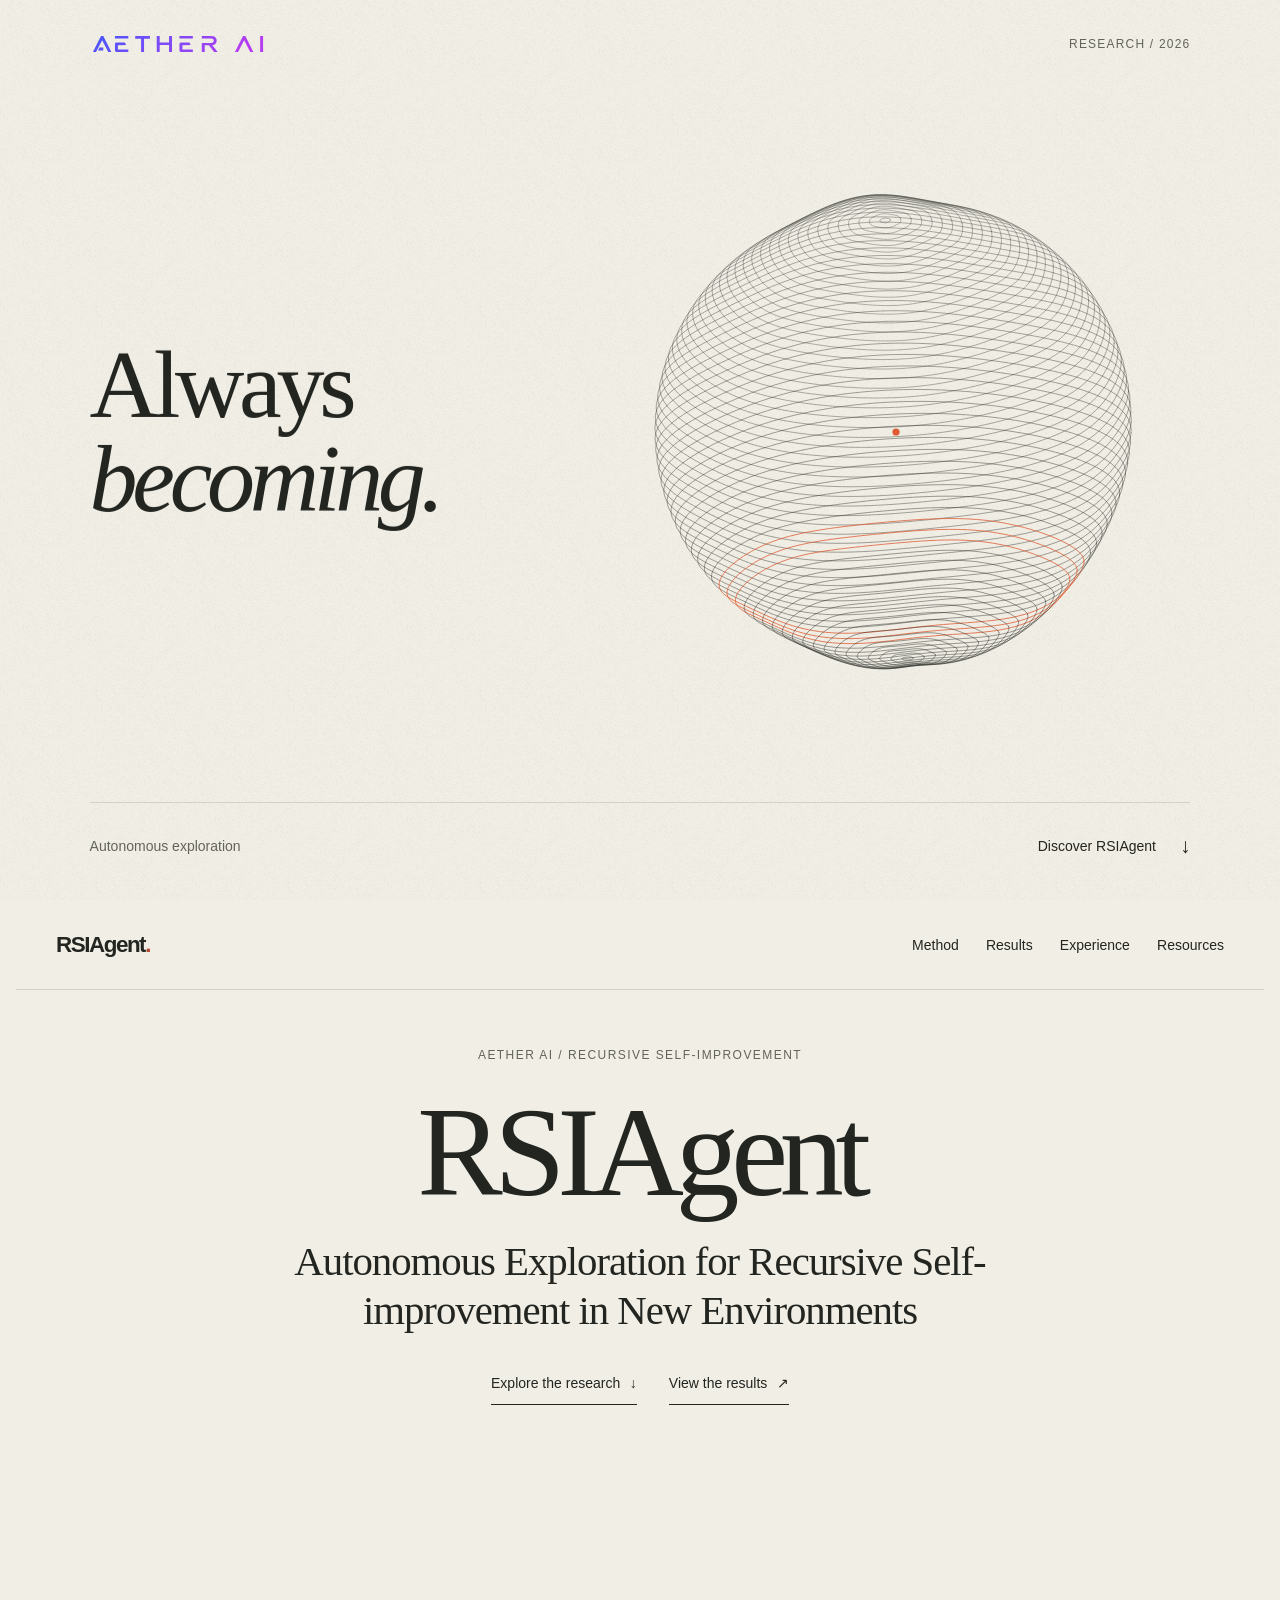
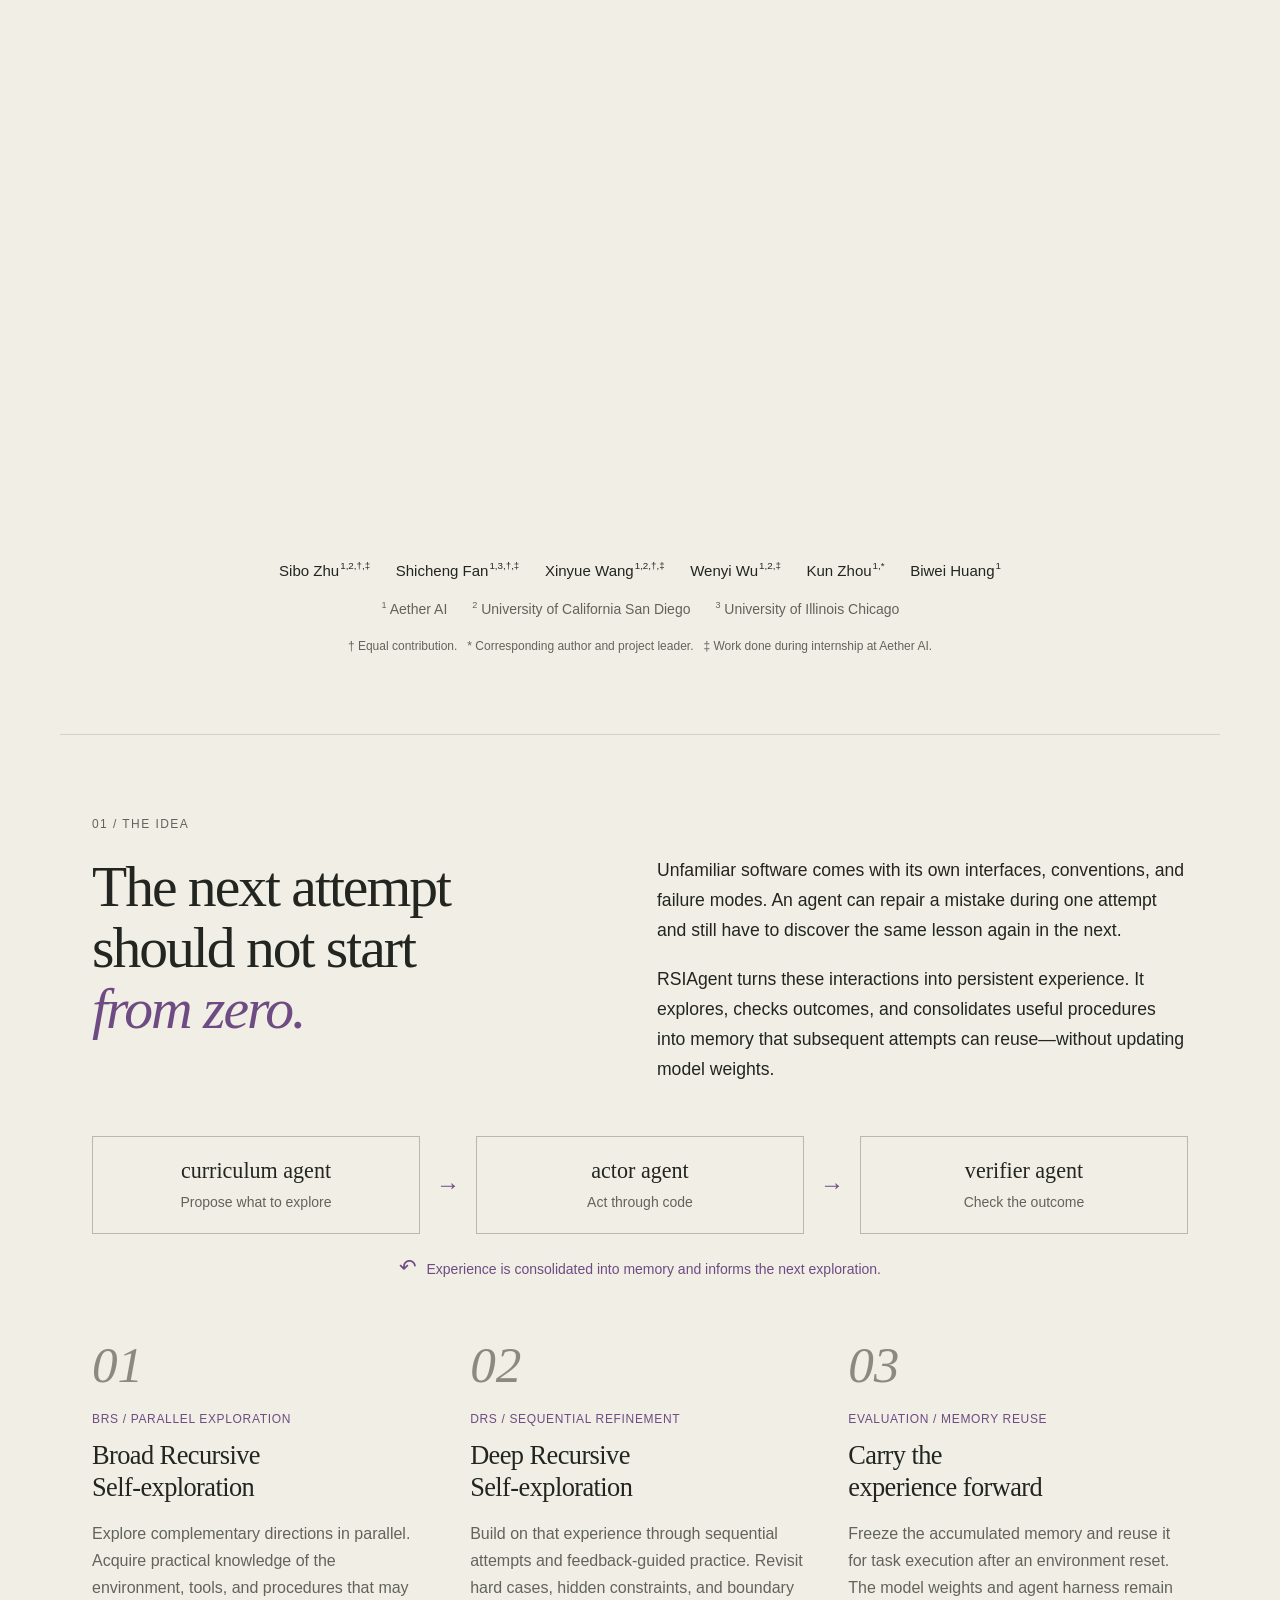
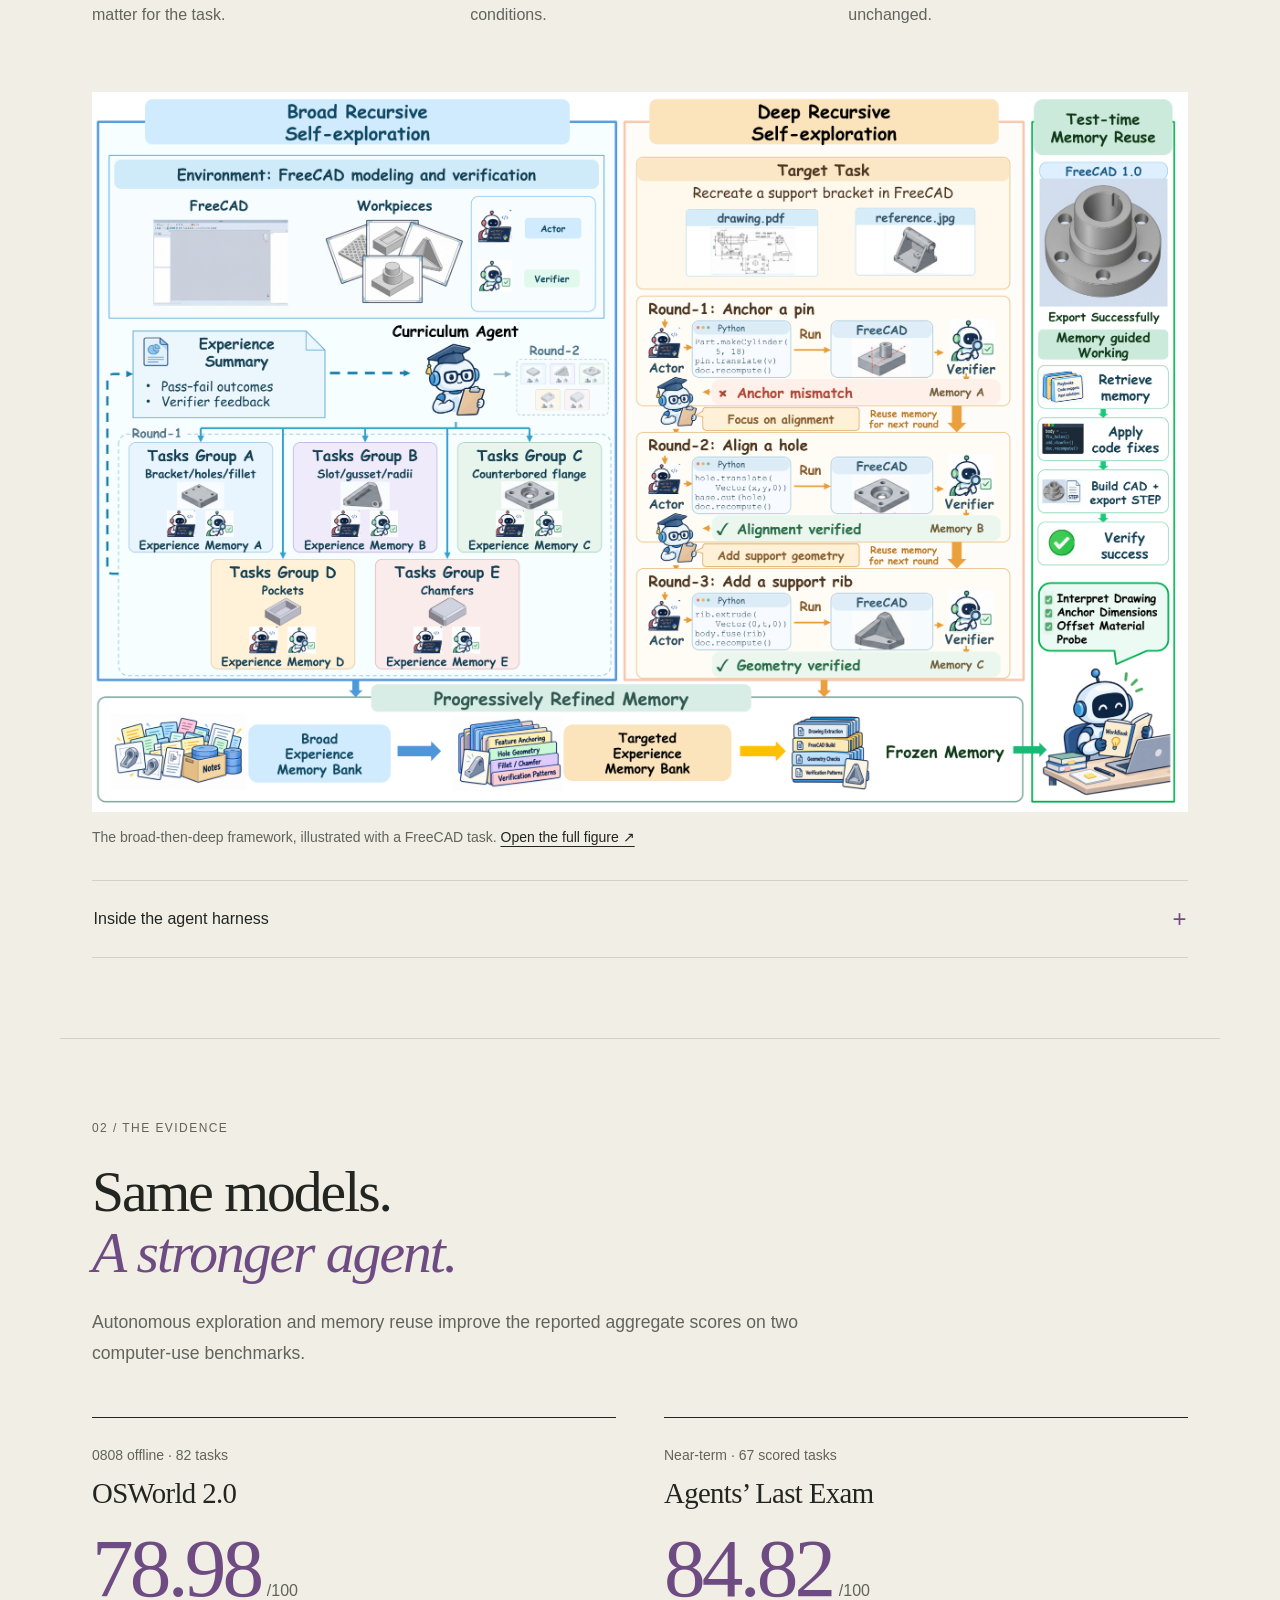
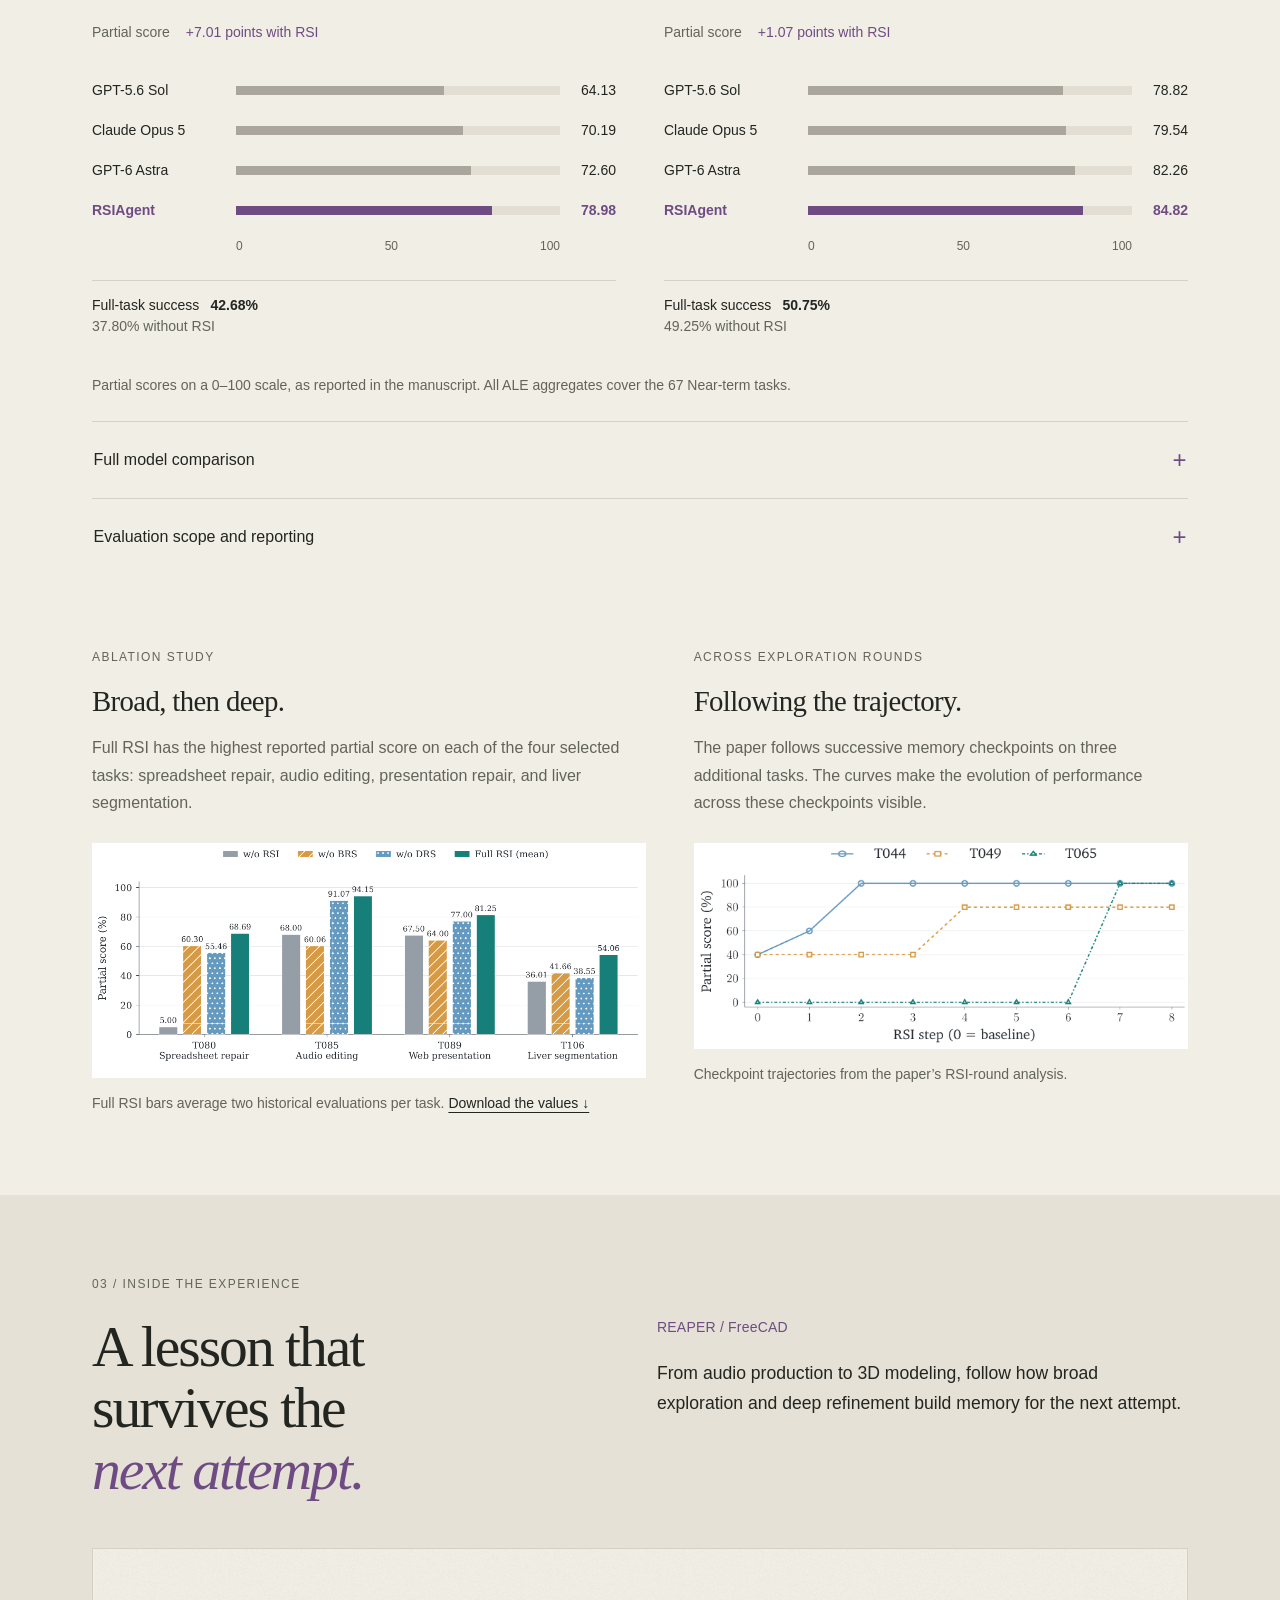
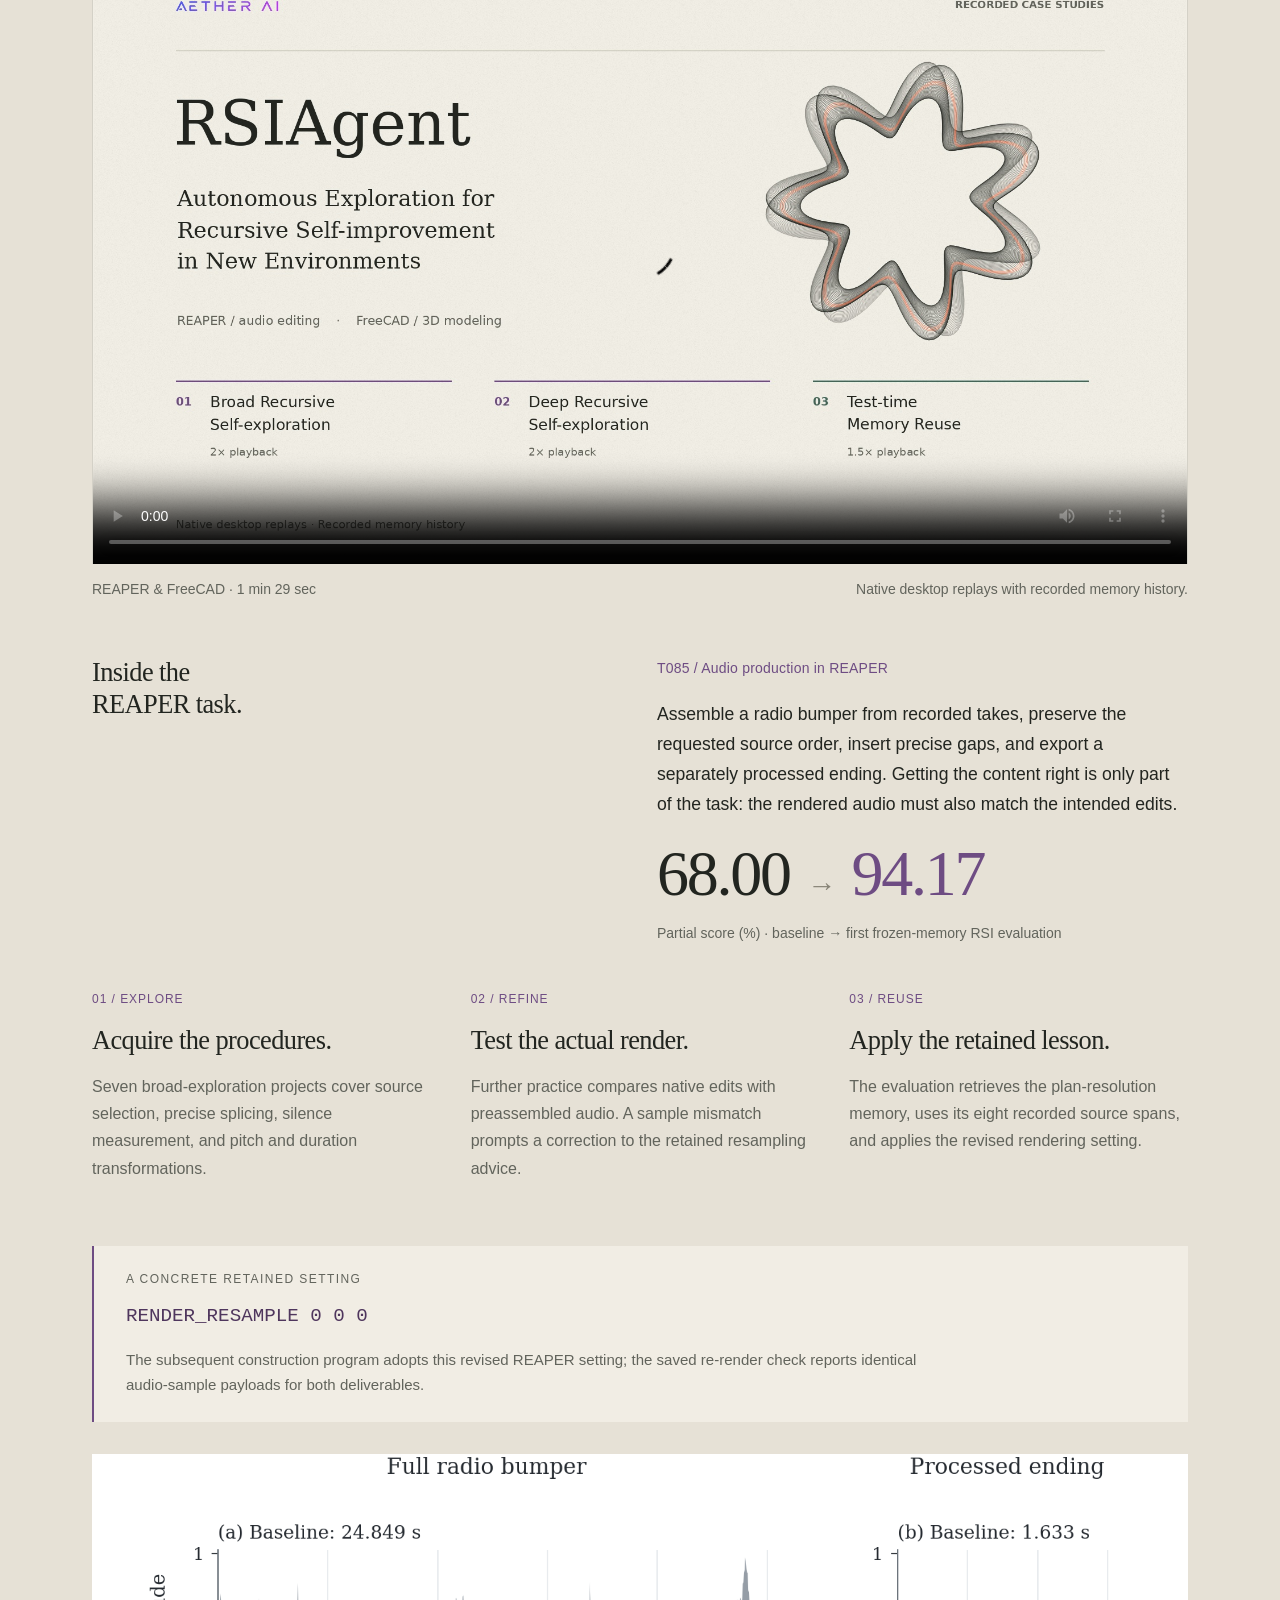
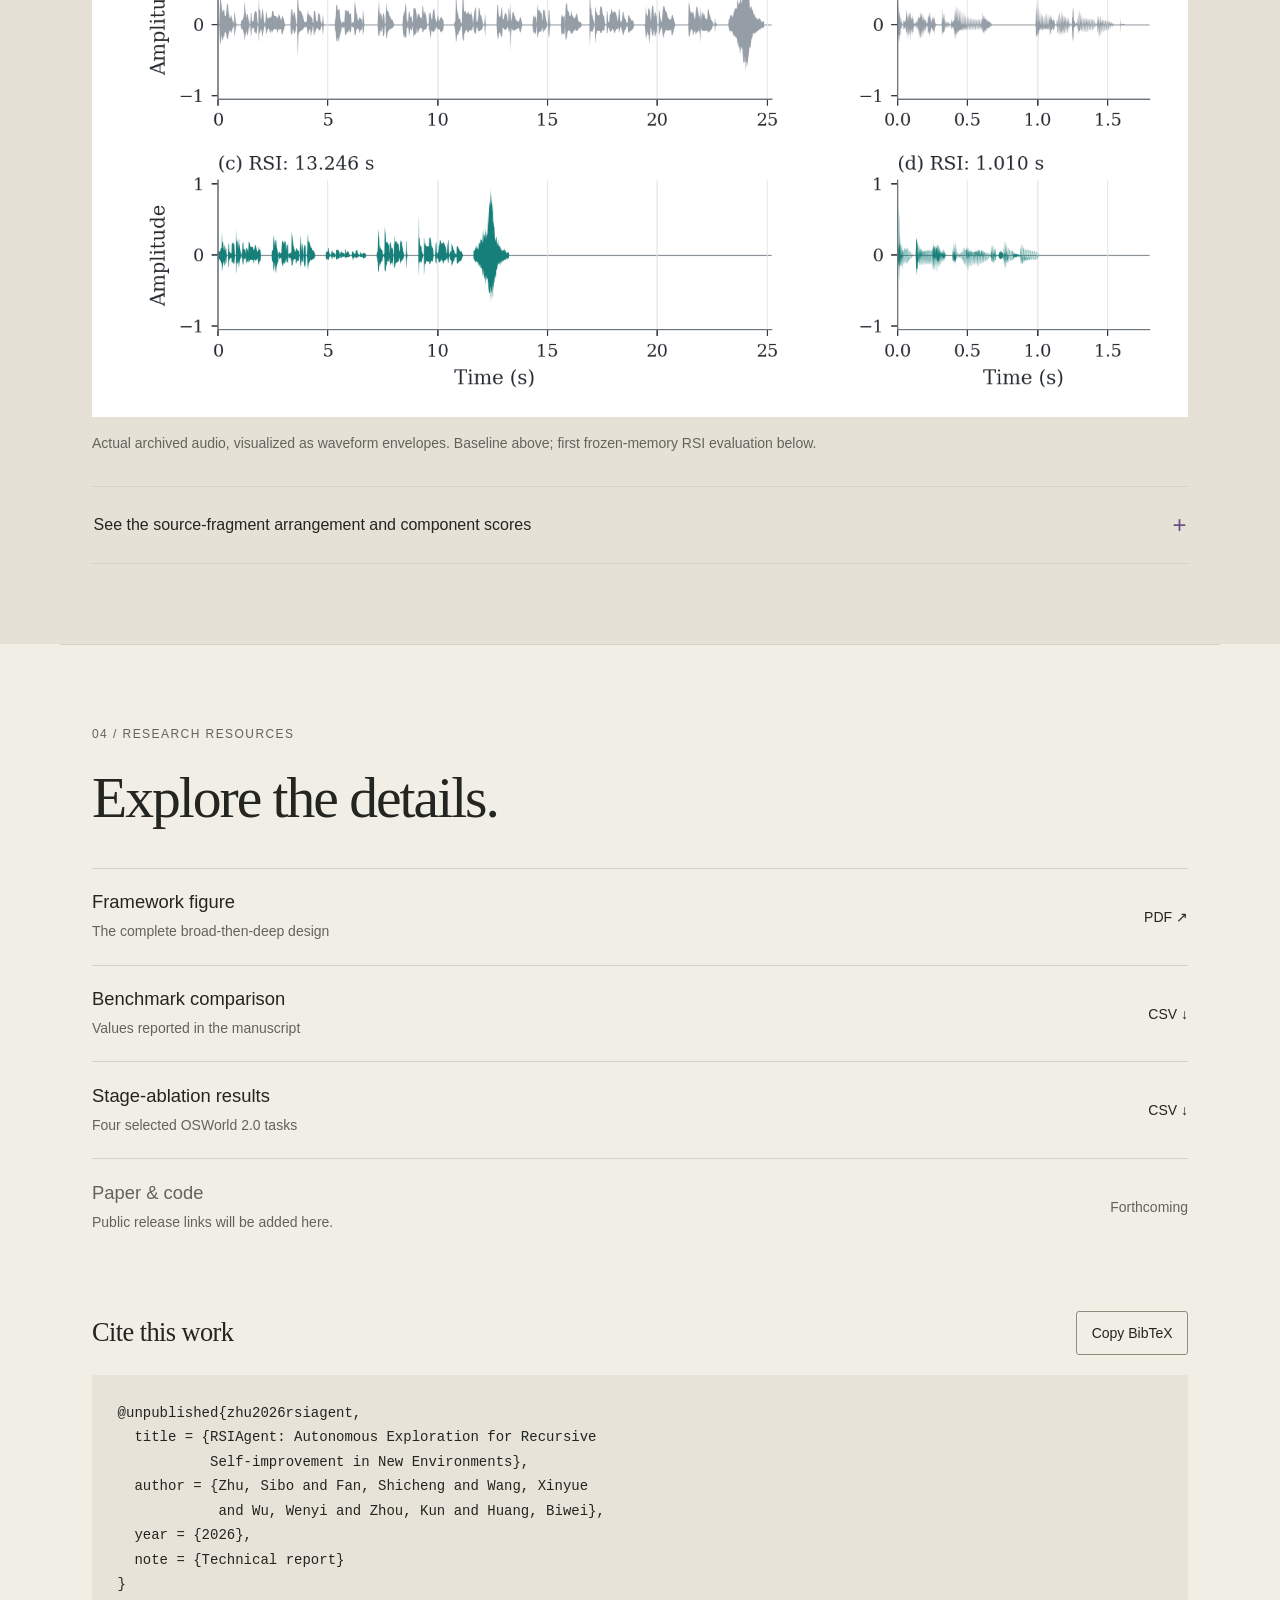
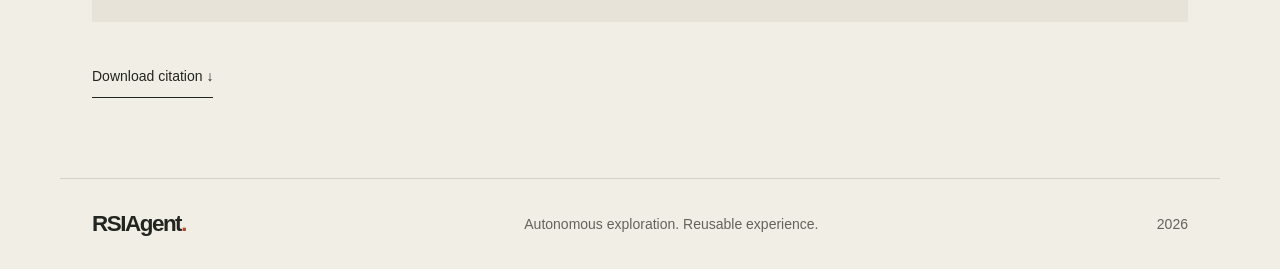
==== index.html @ 5b24ff4b "Publish RSIAgent research website" ====
<!doctype html>
<html lang="en">
<head>
  <meta charset="utf-8">
  <meta name="viewport" content="width=device-width, initial-scale=1">
  <meta name="theme-color" content="#f1eee5">
  <meta name="description" content="RSIAgent turns autonomous exploration into reusable experience through a broad-then-deep recursive self-improvement framework, without updating model weights.">
  <title>RSIAgent — Autonomous Exploration for Recursive Self-improvement</title>
  <link rel="stylesheet" href="styles.css">
  <link rel="icon" type="image/svg+xml" href="assets/aetherai-mark-color.svg">
  <script src="site.js" defer></script>
  <script src="case-video.js" defer></script>
</head>
<body>
  <a class="skip-link" href="#main">Skip to content</a>
  <section class="entrance" id="entrance" aria-labelledby="entrance-title">
    <iframe class="entrance-art" src="evolution.html?mode=entrance" title="An evolving form, introducing RSIAgent" sandbox="allow-scripts" aria-hidden="true" tabindex="-1"></iframe>
    <div class="entrance-masthead"><img class="company-logo" src="assets/aetherai-wordmark-color.svg" width="2200" height="200" alt="Aether AI"><span>Research / 2026</span></div>
    <p class="entrance-title" id="entrance-title"><span>Always</span><em>becoming.</em></p>
    <div class="entrance-footer"><span>Autonomous exploration</span><a href="#main">Discover RSIAgent <span aria-hidden="true">↓</span></a></div>
  </section>
  <header class="site-header">
    <a class="wordmark" href="#main" aria-label="RSIAgent home">RSIAgent<span aria-hidden="true">.</span></a>
    <nav aria-label="Main navigation"><a href="#method">Method</a><a href="#results">Results</a><a href="#experience">Experience</a><a href="#resources">Resources</a></nav>
  </header>
  <main id="main">
    <section class="hero" aria-labelledby="paper-title">
      <p class="eyebrow">Aether AI / Recursive self-improvement</p>
      <h1 id="paper-title">RSIAgent</h1>
      <p class="paper-subtitle">Autonomous Exploration for Recursive Self-improvement in New Environments</p>
      <div class="hero-actions"><a class="text-link" href="#method">Explore the research <span aria-hidden="true">↓</span></a><a class="text-link" href="#results">View the results <span aria-hidden="true">↗</span></a></div>
    </section>
    <div class="film-section">
      <div class="film-shell"><iframe src="evolution.html" title="RSIAgent — Evolution, an automatically playing 20-second art film" allow="autoplay" sandbox="allow-scripts" loading="lazy"></iframe></div>
      <noscript><p>The Evolution film requires JavaScript. All research content below remains available.</p></noscript>
    </div>
    <section class="authors-section" aria-label="Paper authors and affiliations">
      <p class="authors"><span>Sibo Zhu<sup>1,2,†,‡</sup></span><span>Shicheng Fan<sup>1,3,†,‡</sup></span><span>Xinyue Wang<sup>1,2,†,‡</sup></span><span>Wenyi Wu<sup>1,2,‡</sup></span><span>Kun Zhou<sup>1,*</sup></span><span>Biwei Huang<sup>1</sup></span></p>
      <p class="affiliations"><span><sup>1</sup> Aether AI</span><span><sup>2</sup> University of California San Diego</span><span><sup>3</sup> University of Illinois Chicago</span></p>
      <p class="author-notes">† Equal contribution. &nbsp; * Corresponding author and project leader. &nbsp; ‡ Work done during internship at Aether AI.</p>
    </section>

    <section id="method" class="section" aria-labelledby="method-title">
      <p class="eyebrow">01 / The idea</p>
      <div class="section-intro"><h2 id="method-title">The next attempt<br>should not start<br><em>from zero.</em></h2><div class="intro-copy"><p>Unfamiliar software comes with its own interfaces, conventions, and failure modes. An agent can repair a mistake during one attempt and still have to discover the same lesson again in the next.</p><p>RSIAgent turns these interactions into persistent experience. It explores, checks outcomes, and consolidates useful procedures into memory that subsequent attempts can reuse—<strong>without updating model weights.</strong></p></div></div>

      <div class="role-loop" aria-label="The curriculum agent proposes tasks, the actor agent executes code, and the verifier agent checks outcomes. The actor agent consolidates experience into reusable memory.">
        <div><span class="role-label">curriculum agent</span><span class="role-description">Propose what to explore</span></div><span class="loop-arrow" aria-hidden="true">→</span>
        <div><span class="role-label">actor agent</span><span class="role-description">Act through code</span></div><span class="loop-arrow" aria-hidden="true">→</span>
        <div><span class="role-label">verifier agent</span><span class="role-description">Check the outcome</span></div>
      </div>
      <p class="loop-return"><span aria-hidden="true">↶</span> Experience is consolidated into memory and informs the next exploration.</p>

      <div class="stages">
        <article><span class="stage-index">01</span><p class="stage-meta">BRS / Parallel exploration</p><h3>Broad Recursive<br>Self-exploration</h3><p>Explore complementary directions in parallel. Acquire practical knowledge of the environment, tools, and procedures that may matter for the task.</p></article>
        <article><span class="stage-index">02</span><p class="stage-meta">DRS / Sequential refinement</p><h3>Deep Recursive<br>Self-exploration</h3><p>Build on that experience through sequential attempts and feedback-guided practice. Revisit hard cases, hidden constraints, and boundary conditions.</p></article>
        <article><span class="stage-index">03</span><p class="stage-meta">Evaluation / Memory reuse</p><h3>Carry the<br>experience forward</h3><p>Freeze the accumulated memory and reuse it for task execution after an environment reset. The model weights and agent harness remain unchanged.</p></article>
      </div>

      <figure class="paper-figure framework-figure"><a href="assets/framework.pdf" target="_blank" rel="noopener" aria-label="Open the complete RSIAgent framework figure as a PDF"><img src="assets/framework.png" alt="RSIAgent framework illustrated with a FreeCAD task: broad parallel exploration, deep sequential exploration, and evaluation with frozen memory." loading="lazy" decoding="async"></a><figcaption>The broad-then-deep framework, illustrated with a FreeCAD task. <a href="assets/framework.pdf" target="_blank" rel="noopener">Open the full figure ↗</a></figcaption></figure>
      <details class="disclosure"><summary>Inside the agent harness</summary><div class="disclosure-content harness-grid"><div><h4>Code as policy</h4><p>The actor agent uses executable programs to interact with software, inspect artifacts, and revise actions from execution feedback. Retained procedures can therefore be inspected and reused as code.</p></div><div><h4>Exploration configuration</h4><p>The paper’s default configuration uses GLM-5.3 for the actor agent and Kimi-K3 for the verifier and curriculum agents in separate contexts. The curriculum agent receives the target query in both exploration stages.</p><p>BRS has a nominal budget of eight projects, with up to four in parallel; budgets are checked between completed waves. DRS proceeds sequentially until the curriculum agent decides that no further useful practice is needed.</p></div></div></details>
    </section>

    <section id="results" class="section" aria-labelledby="results-title">
      <p class="eyebrow">02 / The evidence</p><h2 id="results-title">Same models.<br><em>A stronger agent.</em></h2>
      <p class="lede">Autonomous exploration and memory reuse improve the reported aggregate scores on two computer-use benchmarks.</p>
      <div class="benchmark-grid">
        <article class="benchmark" aria-labelledby="osworld-title"><p class="benchmark-split">0808 offline · 82 tasks</p><h3 id="osworld-title">OSWorld 2.0</h3><p class="big-score">78.98<span>/100</span></p><p class="score-description">Partial score <span class="gain">+7.01 points with RSI</span></p>
          <div class="bar-chart" role="img" aria-label="OSWorld 2.0 partial scores: GPT-5.6 Sol 64.13, Claude Opus 5 70.19, GPT-6 Astra 72.60, RSIAgent 78.98, on a 0 to 100 scale.">
            <div class="bar-row"><span>GPT-5.6 Sol</span><div class="bar-track"><div class="bar-fill" style="width:64.13%"></div></div><span class="bar-value">64.13</span></div>
            <div class="bar-row"><span>Claude Opus 5</span><div class="bar-track"><div class="bar-fill" style="width:70.19%"></div></div><span class="bar-value">70.19</span></div>
            <div class="bar-row"><span>GPT-6 Astra</span><div class="bar-track"><div class="bar-fill" style="width:72.60%"></div></div><span class="bar-value">72.60</span></div>
            <div class="bar-row ours"><span>RSIAgent</span><div class="bar-track"><div class="bar-fill" style="width:78.98%"></div></div><span class="bar-value">78.98</span></div>
            <div class="bar-axis" aria-hidden="true"><span></span><div><span>0</span><span>50</span><span>100</span></div><span></span></div>
          </div>
          <p class="binary-score">Full-task success <strong>42.68%</strong><span>37.80% without RSI</span></p>
        </article>
        <article class="benchmark" aria-labelledby="ale-title"><p class="benchmark-split">Near-term · 67 scored tasks</p><h3 id="ale-title">Agents’ Last Exam</h3><p class="big-score">84.82<span>/100</span></p><p class="score-description">Partial score <span class="gain">+1.07 points with RSI</span></p>
          <div class="bar-chart" role="img" aria-label="Agents’ Last Exam Near-term partial scores reported in the manuscript: GPT-5.6 Sol 78.82, Claude Opus 5 79.54, GPT-6 Astra 82.26, RSIAgent 84.82, on a 0 to 100 scale. All aggregates cover 67 tasks.">
            <div class="bar-row"><span>GPT-5.6 Sol</span><div class="bar-track"><div class="bar-fill" style="width:78.82%"></div></div><span class="bar-value">78.82</span></div>
            <div class="bar-row"><span>Claude Opus 5</span><div class="bar-track"><div class="bar-fill" style="width:79.54%"></div></div><span class="bar-value">79.54</span></div>
            <div class="bar-row"><span>GPT-6 Astra</span><div class="bar-track"><div class="bar-fill" style="width:82.26%"></div></div><span class="bar-value">82.26</span></div>
            <div class="bar-row ours"><span>RSIAgent</span><div class="bar-track"><div class="bar-fill" style="width:84.82%"></div></div><span class="bar-value">84.82</span></div>
            <div class="bar-axis" aria-hidden="true"><span></span><div><span>0</span><span>50</span><span>100</span></div><span></span></div>
          </div>
          <p class="binary-score">Full-task success <strong>50.75%</strong><span>49.25% without RSI</span></p>
        </article>
      </div>
      <p class="figure-note">Partial scores on a 0–100 scale, as reported in the manuscript. All ALE aggregates cover the 67 Near-term tasks.</p>
      <details class="disclosure"><summary>Full model comparison</summary><div class="disclosure-content"><div class="table-scroll"><table class="results-table"><caption>Manuscript comparison set. Partial: mean task credit. Binary: full-task success. All values are percentages.</caption><thead><tr><th scope="col" rowspan="2">Model / method</th><th scope="colgroup" colspan="2">OSWorld 2.0</th><th scope="colgroup" colspan="2">ALE Near-term</th></tr><tr><th scope="col">Partial</th><th scope="col">Binary</th><th scope="col">Partial</th><th scope="col">Binary</th></tr></thead><tbody>
        <tr class="group-row"><th colspan="5" scope="rowgroup">Open-source models</th></tr>
        <tr><th scope="row">Kimi-K2.6</th><td>22.10</td><td>4.60</td><td>21.70</td><td>9.20</td></tr>
        <tr><th scope="row">MiMo-V2.5</th><td>—</td><td>—</td><td>23.60</td><td>8.60</td></tr>
        <tr><th scope="row">DeepSeek V4 Pro</th><td>—</td><td>—</td><td>43.81</td><td>19.90</td></tr>
        <tr><th scope="row">Qwen3.8-Max</th><td>—</td><td>—</td><td>52.50</td><td>27.00</td></tr>
        <tr><th scope="row">Kimi-K3</th><td>58.30</td><td>—</td><td>71.60</td><td>40.30</td></tr>
        <tr class="group-row"><th colspan="5" scope="rowgroup">Closed-source models</th></tr>
        <tr><th scope="row">Claude Opus 4.8</th><td>54.80</td><td>20.60</td><td>64.00</td><td>43.30</td></tr>
        <tr><th scope="row">Claude Fable 5</th><td>—</td><td>—</td><td>71.10</td><td>37.30</td></tr>
        <tr><th scope="row">GPT-5.6 Sol</th><td>64.13</td><td>28.10</td><td>78.82</td><td>47.76</td></tr>
        <tr><th scope="row">Claude Opus 5</th><td>70.19</td><td>34.72</td><td>79.54</td><td>46.27</td></tr>
        <tr><th scope="row">GPT-6 Astra</th><td>72.60</td><td>—</td><td>82.26</td><td>52.24</td></tr>
        <tr><th scope="row">Gemini-3.8-Flash</th><td>59.00</td><td>—</td><td>—</td><td>—</td></tr>
        <tr><th scope="row">Muse Spark 1.3</th><td>66.90</td><td>—</td><td>—</td><td>—</td></tr>
        <tr class="group-row"><th colspan="5" scope="rowgroup">Ours</th></tr>
        <tr><th scope="row">RSIAgent (w/o RSI)</th><td>71.97</td><td>37.80</td><td>83.75</td><td>49.25</td></tr>
        <tr class="ours-row"><th scope="row">RSIAgent</th><td>78.98</td><td>42.68</td><td>84.82</td><td>50.75</td></tr>
      </tbody></table></div><p class="figure-note">—: not reported in the cited benchmark leaderboard or official technical report. Rows with ALE results are ordered by increasing ALE partial score within each comparison group.</p></div></details>
      <details class="disclosure"><summary>Evaluation scope and reporting</summary><div class="disclosure-content reporting"><p><strong>OSWorld 2.0:</strong> 82 offline tasks, including T082’s setup failure as zero. The RSI aggregate uses 41 reported non-diagnostic RSI entries and the recorded baseline for the remaining tasks.</p><p><strong>ALE Near-term:</strong> All 67 tasks; the RSI aggregate combines 19 reported RSI scores and 48 retained baseline scores. These include locally corrected grades, qualified ECG public-label transfer, and a separate no-BRS Tax Form variant.</p><p>Comparison values follow the paper’s source snapshot of September 11, 2026. They are not a live leaderboard or a matched-budget comparison. Partial-credit improvements do not imply an advantage on every metric.</p><p>Source references: <a href="https://osworld-v2.xlang.ai/" target="_blank" rel="noopener noreferrer">OSWorld 2.0</a>, <a href="https://agents-last-exam.org/leaderboard" target="_blank" rel="noopener noreferrer">Agents’ Last Exam</a>, and <a href="https://openai.com/index/gpt-6-astra/" target="_blank" rel="noopener noreferrer">OpenAI’s GPT-6 Astra report</a>.</p></div></details>

      <div class="analysis-grid">
        <article><p class="eyebrow">Ablation study</p><h3>Broad, then deep.</h3><p>Full RSI has the highest reported partial score on each of the four selected tasks: spreadsheet repair, audio editing, presentation repair, and liver segmentation.</p><figure class="paper-figure"><a href="assets/ablation.png" target="_blank" rel="noopener"><img src="assets/ablation.png" alt="Ablation bars for T080, T085, T089 and T106, comparing w/o RSI, w/o DRS, w/o BRS and full RSI." loading="lazy" decoding="async"></a><figcaption>Full RSI bars average two historical evaluations per task. <a href="data/ablation.csv" download>Download the values ↓</a></figcaption></figure></article>
        <article><p class="eyebrow">Across exploration rounds</p><h3>Following the trajectory.</h3><p>The paper follows successive memory checkpoints on three additional tasks. The curves make the evolution of performance across these checkpoints visible.</p><figure class="paper-figure"><a href="assets/rsi-rounds.png" target="_blank" rel="noopener"><img src="assets/rsi-rounds.png" alt="Recorded partial-score trajectories across RSI steps for T044, T049 and T065." loading="lazy" decoding="async"></a><figcaption>Checkpoint trajectories from the paper’s RSI-round analysis.</figcaption></figure></article>
      </div>
    </section>

    <div class="experience-band"><section id="experience" class="section" aria-labelledby="experience-title">
      <p class="eyebrow">03 / Inside the experience</p><div class="section-intro"><h2 id="experience-title">A lesson that<br>survives the<br><em>next attempt.</em></h2><div class="intro-copy"><p class="case-kicker">REAPER / FreeCAD</p><p>From audio production to 3D modeling, follow how broad exploration and deep refinement build memory for the next attempt.</p></div></div>
      <figure class="experience-film" id="case-studies">
        <video class="case-video" controls playsinline preload="none" width="1920" height="1080" poster="assets/rsiagent-case-studies-poster.jpg" aria-label="RSIAgent case studies in REAPER and FreeCAD" aria-describedby="case-video-caption">
          <source src="assets/rsiagent-case-studies.mp4" type="video/mp4">
          <p>Your browser does not support embedded video. <a href="assets/rsiagent-case-studies.mp4">Watch the case studies as an MP4.</a></p>
        </video>
        <figcaption id="case-video-caption"><span>REAPER &amp; FreeCAD · 1 min 29 sec</span><span>Native desktop replays with recorded memory history.</span></figcaption>
      </figure>
      <div class="section-intro"><h3>Inside the<br>REAPER task.</h3><div class="intro-copy"><p class="case-kicker">T085 / Audio production in REAPER</p><p>Assemble a radio bumper from recorded takes, preserve the requested source order, insert precise gaps, and export a separately processed ending. Getting the content right is only part of the task: the rendered audio must also match the intended edits.</p><p class="case-score"><span>68.00</span><span class="case-arrow" aria-hidden="true">→</span><strong>94.17</strong></p><p class="case-score-label">Partial score (%) · baseline → first frozen-memory RSI evaluation</p></div></div>
      <div class="case-steps"><article><span>01 / Explore</span><h3>Acquire the procedures.</h3><p>Seven broad-exploration projects cover source selection, precise splicing, silence measurement, and pitch and duration transformations.</p></article><article><span>02 / Refine</span><h3>Test the actual render.</h3><p>Further practice compares native edits with preassembled audio. A sample mismatch prompts a correction to the retained resampling advice.</p></article><article><span>03 / Reuse</span><h3>Apply the retained lesson.</h3><p>The evaluation retrieves the plan-resolution memory, uses its eight recorded source spans, and applies the revised rendering setting.</p></article></div>
      <div class="memory-note"><p class="eyebrow">A concrete retained setting</p><code>RENDER_RESAMPLE 0 0 0</code><p>The subsequent construction program adopts this revised REAPER setting; the saved re-render check reports identical audio-sample payloads for both deliverables.</p></div>
      <figure class="paper-figure"><a href="assets/reaper-exports.png" target="_blank" rel="noopener"><img src="assets/reaper-exports.png" alt="Waveforms of the archived REAPER exports. Baseline outputs are above the first RSI evaluation outputs, comparing the full radio bumper and processed ending." loading="lazy" decoding="async"></a><figcaption>Actual archived audio, visualized as waveform envelopes. Baseline above; first frozen-memory RSI evaluation below.</figcaption></figure>
      <details class="disclosure"><summary>See the source-fragment arrangement and component scores</summary><div class="disclosure-content"><figure class="paper-figure"><a href="assets/reaper-assembly.png" target="_blank" rel="noopener"><img src="assets/reaper-assembly.png" alt="Source-fragment arrangement reconstructed from the recorded construction program and the first RSI bumper waveform, with 0.50-second sentence gaps highlighted." loading="lazy" decoding="async"></a><figcaption>Source-fragment arrangement reconstructed from the recorded program, paired with the saved RSI audio waveform.</figcaption></figure><div class="table-scroll"><table class="results-table"><caption>T085 component scores, 0–1 scale. RSI is the first frozen-memory evaluation.</caption><thead><tr><th scope="col">Component</th><th scope="col">Baseline</th><th scope="col">RSI</th></tr></thead><tbody><tr><th scope="row">Source order</th><td>0.9062</td><td>0.9062</td></tr><tr><th scope="row">Sentence gaps</th><td>0.8250</td><td>1.0000</td></tr><tr><th scope="row">Closing sting</th><td>1.0000</td><td>1.0000</td></tr><tr><th scope="row">Processed final sentence</th><td>0.2837</td><td>0.8996</td></tr><tr><th scope="row">Basic duration</th><td>1.0000</td><td>1.0000</td></tr><tr class="ours-row"><th scope="row">Overall partial score</th><td>0.6800</td><td>0.9417</td></tr></tbody></table></div><p class="figure-note">The two full-RSI evaluation scores are 0.9417 and 0.9413; their mean, 0.9415, is used in the ablation figure.</p></div></details>
    </section></div>

    <section id="resources" class="section" aria-labelledby="resources-title"><p class="eyebrow">04 / Research resources</p><h2 id="resources-title">Explore the details.</h2><div class="resource-list"><a href="assets/framework.pdf" target="_blank" rel="noopener"><span><strong>Framework figure</strong><small>The complete broad-then-deep design</small></span><span>PDF ↗</span></a><a href="data/benchmark-results.csv" download><span><strong>Benchmark comparison</strong><small>Values reported in the manuscript</small></span><span>CSV ↓</span></a><a href="data/ablation.csv" download><span><strong>Stage-ablation results</strong><small>Four selected OSWorld 2.0 tasks</small></span><span>CSV ↓</span></a><div class="release-status"><span><strong>Paper &amp; code</strong><small>Public release links will be added here.</small></span><span>Forthcoming</span></div></div>
      <div class="citation-block"><div class="citation-heading"><h3>Cite this work</h3><button class="copy-button" type="button" id="copy-citation">Copy BibTeX</button></div><pre><code id="citation">@unpublished{zhu2026rsiagent,
  title = {RSIAgent: Autonomous Exploration for Recursive
           Self-improvement in New Environments},
  author = {Zhu, Sibo and Fan, Shicheng and Wang, Xinyue
            and Wu, Wenyi and Zhou, Kun and Huang, Biwei},
  year = {2026},
  note = {Technical report}
}</code></pre><p class="copy-status" id="copy-status" role="status" aria-live="polite"></p><a class="text-link" href="data/citation.bib" download>Download citation ↓</a></div>
    </section>
  </main>
  <footer class="site-footer"><a class="wordmark" href="#main">RSIAgent<span aria-hidden="true">.</span></a><p>Autonomous exploration. Reusable experience.</p><span>2026</span></footer>
</body>
</html>
---- styles.css ----
:root { color-scheme: light; --paper:#f1eee5; --ink:#222520; --muted:#62645c; --line:#d4d1c7; --purple:#6e4c83; --orange:#b6472d; --surface:#faf8f2; font-family:Arial,Helvetica,sans-serif; font-size:16px; color:var(--ink); background:var(--paper); }
* { box-sizing:border-box; }
html { scroll-behavior:smooth; scroll-padding-top:6rem; }
body { margin:0; }
a { color:inherit; text-underline-offset:4px; }
button,input { font:inherit; }
button,a,input,summary { -webkit-tap-highlight-color:transparent; }
:focus-visible { outline:2px solid var(--purple); outline-offset:5px; }
.skip-link { position:absolute; left:1rem; top:-5rem; padding:1rem; background:var(--ink); color:var(--paper); z-index:20; }
.skip-link:focus { top:1rem; }
.entrance { position:relative; isolation:isolate; height:100vh; height:100svh; min-height:36rem; overflow:hidden; background:var(--paper); --entry-progress:0; }
.entrance-art { position:absolute; inset:0; width:100%; height:100%; border:0; pointer-events:none; transform:translate3d(0,calc(var(--entry-progress) * 90px),0); }
.entrance-masthead { position:absolute; top:2.25rem; left:7%; right:7%; display:flex; align-items:center; justify-content:space-between; gap:1.5rem; font-size:.875rem; }
.company-logo { display:block; width:11rem; max-width:48%; height:auto; flex-shrink:0; }
.entrance-masthead>span:last-child { color:var(--muted); font-size:.75rem; letter-spacing:.1em; text-transform:uppercase; }
.entrance-title { position:absolute; top:48%; left:7%; margin:0; font-family:Georgia,'Times New Roman',serif; font-size:clamp(4rem,7.5vw,8.5rem); line-height:.98; font-weight:400; letter-spacing:-.055em; transform:translate3d(0,calc(-50% + var(--entry-progress) * 50px),0); opacity:calc(1 - var(--entry-progress) * .9); }
.entrance-title span,.entrance-title em { display:block; animation:entrance-type 1.65s cubic-bezier(.2,.65,.25,1) both; }
.entrance-title em { font-weight:400; animation-delay:.2s; }
.entrance-footer { position:absolute; bottom:2rem; left:7%; right:7%; padding-top:1.3rem; border-top:1px solid var(--line); display:flex; align-items:center; justify-content:space-between; gap:1.5rem; font-size:.875rem; }
.entrance-footer>span { color:var(--muted); }
.entrance-footer a { display:inline-flex; align-items:center; gap:1.5rem; min-height:44px; text-decoration:none; }
.entrance-footer a:hover { color:var(--purple); }
.entrance-footer a>span { font-size:1.3rem; }
@keyframes entrance-type { from { opacity:0; transform:translateY(30px); filter:blur(7px); } to { opacity:1; transform:translateY(0); filter:blur(0); } }
@media(max-width:900px) { .entrance-masthead { top:1.7rem; left:1.5rem; right:1.5rem; } .entrance-title { left:0; top:auto; bottom:19%; width:100%; font-size:clamp(3.5rem,12vw,5rem); text-align:center; transform:translate3d(0,calc(var(--entry-progress) * 35px),0); } .entrance-footer { left:1.5rem; right:1.5rem; bottom:1.25rem; gap:.6rem; font-size:.8125rem; } .entrance-footer a { gap:.75rem; } }
.site-header { max-width:1248px; margin:auto; min-height:90px; padding:1.25rem 2.5rem; display:flex; align-items:center; justify-content:space-between; gap:2rem; border-bottom:1px solid var(--line); }
.wordmark { text-decoration:none; font-size:1.4rem; font-weight:600; letter-spacing:-.065em; white-space:nowrap; }
.wordmark span { color:var(--orange); }
nav { display:flex; gap:1.7rem; flex-wrap:wrap; font-size:.875rem; }
nav a { padding:.5rem 0; text-decoration:none; }
nav a:hover { color:var(--purple); }
.hero { max-width:1160px; margin:auto; padding:3.5rem 2rem 2rem; text-align:center; }
.eyebrow { text-transform:uppercase; letter-spacing:.12em; font-size:.75rem; line-height:1.6; margin:0 0 1.4rem; color:var(--muted); }
h1,h2,h3,p { overflow-wrap:break-word; }
h1 { font-family:Georgia,'Times New Roman',serif; font-weight:400; font-size:clamp(4.4rem,10.5vw,8rem); letter-spacing:-.065em; line-height:1; margin:.3rem 0 1.4rem; }
.paper-subtitle { font-family:Georgia,'Times New Roman',serif; font-size:clamp(1.55rem,3.2vw,2.55rem); line-height:1.2; max-width:860px; margin:0 auto; letter-spacing:-.025em; }
.hero-summary { color:var(--muted); font-size:1rem; line-height:1.6; margin:1.6rem 0; }
.button { display:inline-flex; gap:1.2rem; align-items:center; justify-content:center; padding:.85rem 1.25rem; background:var(--ink); color:var(--paper); border:1px solid var(--ink); border-radius:3px; font-size:.875rem; text-decoration:none; min-height:44px; cursor:pointer; }
.button:hover { background:#3c4038; }
.film-section { max-width:1248px; padding:0 2.5rem 3rem; margin:0 auto; }
.film-shell { position:relative; aspect-ratio:16 / 9; }
.film-shell iframe { position:absolute; inset:0; width:100%; height:100%; border:0; display:block; }
@media(max-width:480px) { .film-section { padding:0 1.25rem 2rem; } }
.section { max-width:1160px; margin:auto; padding:5rem 2rem; border-top:1px solid var(--line); }
h2 { font-family:Georgia,'Times New Roman',serif; font-size:clamp(2rem,4.7vw,3.6rem); font-weight:400; line-height:1.06; letter-spacing:-.035em; margin:0 0 1.5rem; }
.lede { max-width:760px; line-height:1.75; font-size:1.1rem; color:var(--muted); }
.hero-actions { display:flex; align-items:center; justify-content:center; gap:2rem; margin-top:1.6rem; flex-wrap:wrap; }
.text-link { display:inline-flex; align-items:center; min-height:44px; gap:.6rem; font-size:.875rem; text-decoration:none; border-bottom:1px solid var(--ink); }
.text-link:hover { color:var(--purple); border-color:var(--purple); }
.authors-section { max-width:1120px; margin:0 auto; text-align:center; padding:0 2rem 4rem; }
.authors { display:flex; justify-content:center; flex-wrap:wrap; gap:.8rem 1.6rem; font-size:.94rem; line-height:1.7; }
sup { font-size:.65em; line-height:0; margin-left:.1em; }
.affiliations { display:flex; flex-wrap:wrap; gap:.5rem 1.5rem; justify-content:center; font-size:.875rem; line-height:1.7; color:var(--muted); }
.author-notes { font-size:.75rem; line-height:1.8; color:var(--muted); }
.section-intro { display:grid; grid-template-columns:1fr 1.06fr; gap:4rem; align-items:start; margin-bottom:3rem; }
.section-intro h2 { margin-bottom:0; }
h2 em { font-weight:400; color:var(--purple); }
.intro-copy { font-size:1.1rem; line-height:1.7; max-width:650px; }
.intro-copy p { margin:0 0 1.2rem; }
.intro-copy p:last-child { margin-bottom:0; }
.intro-copy strong { font-weight:500; }
.role-loop { display:grid; grid-template-columns:1fr auto 1fr auto 1fr; align-items:center; gap:1rem; margin-top:3.2rem; }
.role-loop>div { text-align:center; border:1px solid #b9b8ad; padding:1.3rem .6rem; }
.role-label { display:block; font-family:Georgia,'Times New Roman',serif; font-size:1.38rem; }
.role-description { display:block; font-size:.875rem; line-height:1.5; margin-top:.5rem; color:var(--muted); }
.loop-arrow { font-size:1.5rem; color:var(--purple); }
.loop-return { text-align:center; font-size:.875rem; line-height:1.6; color:var(--purple); margin:1rem 0 3.2rem; }
.loop-return span { font-size:1.3rem; margin-right:.35rem; }
.stages { display:grid; grid-template-columns:repeat(3,minmax(0,1fr)); gap:2.4rem; margin:2rem 0 3rem; }
.stage-index { font-family:Georgia,'Times New Roman',serif; font-size:3.2rem; font-style:italic; color:#8d897e; }
.stage-meta { margin:1rem 0 .7rem; font-size:.75rem; line-height:1.6; letter-spacing:.055em; text-transform:uppercase; color:var(--purple); }
h3 { font-family:Georgia,'Times New Roman',serif; font-size:1.65rem; font-weight:400; line-height:1.2; letter-spacing:-.022em; margin:0 0 1rem; }
.stages p:not(.stage-meta),.analysis-grid>article>p,.case-steps p { color:var(--muted); font-size:1rem; line-height:1.7; }
.paper-figure { margin:2rem 0; }
.paper-figure>a { display:block; background:white; }
.paper-figure img { width:100%; height:auto; display:block; }
figcaption { font-size:.875rem; line-height:1.6; color:var(--muted); margin-top:.9rem; }
figcaption a { color:var(--ink); }
.disclosure { border-top:1px solid var(--line); }
.disclosure:last-child { border-bottom:1px solid var(--line); }
summary { padding:1.25rem .1rem; font-size:1rem; line-height:1.5; cursor:pointer; list-style:none; display:flex; align-items:center; justify-content:space-between; gap:1rem; }
summary::-webkit-details-marker { display:none; }
summary::after { content:'+'; font-size:1.5rem; font-weight:400; color:var(--purple); }
details[open]>summary::after { content:'−'; }
summary:hover { color:var(--purple); }
.disclosure-content { padding:.5rem 0 1.8rem; }
.harness-grid { display:grid; grid-template-columns:1fr 1.2fr; gap:3rem; }
h4 { font-size:1rem; font-weight:600; margin:0 0 .6rem; }
.harness-grid p,.reporting p { font-size:1rem; line-height:1.7; margin:.5rem 0 1rem; color:var(--muted); }
.reporting { max-width:860px; }
.benchmark-grid { display:grid; grid-template-columns:repeat(2,minmax(0,1fr)); gap:3rem; margin-top:3rem; }
.benchmark { min-width:0; padding:1.7rem 0 1.5rem; border-top:1px solid var(--ink); }
.benchmark-split { font-size:.875rem; line-height:1.5; color:var(--muted); margin:0 0 .65rem; }
.benchmark h3 { font-size:1.8rem; margin:0 0 1rem; }
.big-score { font-family:Georgia,'Times New Roman',serif; font-size:clamp(4rem,6.5vw,5.5rem); letter-spacing:-.045em; line-height:1; color:var(--purple); margin:0 0 .6rem; }
.big-score>span { color:var(--muted); font-family:Arial,Helvetica,sans-serif; font-size:1rem; letter-spacing:0; margin-left:.4rem; }
.score-description { font-size:.875rem; line-height:1.7; color:var(--muted); display:flex; flex-wrap:wrap; gap:.2rem 1rem; margin:.7rem 0 1.6rem; }
.gain { color:var(--purple); }
.bar-row,.bar-axis { display:grid; grid-template-columns:minmax(98px,132px) minmax(40px,1fr) 44px; align-items:center; gap:.75rem; }
.bar-row { min-height:40px; font-size:.875rem; line-height:1.3; }
.bar-track { height:9px; background:#e2ded4; }
.bar-fill { height:100%; background:#aaa69d; }
.bar-row.ours { color:var(--purple); font-weight:600; }
.bar-row.ours .bar-fill { background:var(--purple); }
.bar-value { text-align:right; font-variant-numeric:tabular-nums; }
.bar-axis { font-size:.75rem; color:var(--muted); margin-top:.5rem; }
.bar-axis>div { display:flex; justify-content:space-between; }
.binary-score { display:flex; flex-wrap:wrap; align-items:baseline; column-gap:.7rem; row-gap:.3rem; font-size:.875rem; margin:1.7rem 0 0; padding-top:1rem; border-top:1px solid var(--line); }
.binary-score strong { font-weight:600; }
.binary-score>span { display:block; flex-basis:100%; color:var(--muted); font-size:.875rem; }
.figure-note { font-size:.875rem; line-height:1.6; color:var(--muted); margin:1rem 0 1.6rem; }
.table-scroll { overflow-x:auto; }
.results-table { border-collapse:collapse; width:100%; font-size:.875rem; line-height:1.55; font-variant-numeric:tabular-nums; }
.results-table caption { text-align:left; font-size:.875rem; line-height:1.6; color:var(--muted); padding:0 0 1.1rem; }
.results-table th,.results-table td { padding:.7rem .8rem; border-bottom:1px solid var(--line); text-align:right; }
.results-table th:first-child { text-align:left; }
.results-table th[scope="row"] { font-weight:400; }
.results-table .group-row th { text-align:left; background:#e9e5db; font-size:.875rem; font-weight:500; padding:.6rem .8rem; }
.results-table .ours-row { background:#e7dfe9; color:#4f365d; font-weight:600; }
.results-table .ours-row th { font-weight:600; }
.analysis-grid { display:grid; grid-template-columns:1.12fr 1fr; gap:3rem; margin-top:4.5rem; }
.analysis-grid .eyebrow { font-size:.75rem; margin-bottom:1rem; }
.analysis-grid .paper-figure { margin:1.7rem 0 0; }
.analysis-grid h3 { font-size:1.8rem; }
.experience-band { background:#e6e1d6; }
.experience-band .section { border-top:0; }
.experience-film { margin:0 0 3.5rem; }
.case-video { display:block; width:100%; height:auto; aspect-ratio:16 / 9; background:var(--paper); border:1px solid var(--line); }
.experience-film figcaption { display:flex; justify-content:space-between; flex-wrap:wrap; gap:.35rem 1.5rem; }
.case-kicker { font-size:.875rem; letter-spacing:.015em; color:var(--purple); }
.case-score { display:flex; align-items:baseline; gap:1.1rem; font-family:Georgia,'Times New Roman',serif; font-size:clamp(2.8rem,5.6vw,4rem); line-height:1.1!important; letter-spacing:-.035em; }
.case-score strong { font-weight:400; color:var(--purple); }
.case-arrow { font-family:Arial,Helvetica,sans-serif; font-size:1.8rem; color:#888477; }
.intro-copy .case-score-label { font-size:.875rem; line-height:1.6; color:var(--muted); margin-top:-.4rem; }
.case-steps { display:grid; grid-template-columns:repeat(3,minmax(0,1fr)); gap:2.5rem; margin:3rem 0; }
.case-steps article>span { display:block; font-size:.75rem; letter-spacing:.08em; text-transform:uppercase; color:var(--purple); margin:0 0 1.2rem; }
.memory-note { padding:1.5rem 2rem; border-left:2px solid var(--purple); background:#f1ede4; margin:2rem 0; }
.memory-note .eyebrow { margin-bottom:.8rem; }
.memory-note>code { display:block; font-family:Consolas,'Liberation Mono',monospace; font-size:clamp(.95rem,2.6vw,1.2rem); color:#4f365d; line-height:1.5; overflow-wrap:anywhere; }
.memory-note>p:last-child { max-width:800px; font-size:.94rem; line-height:1.7; color:var(--muted); margin:1rem 0 0; }
.resource-list { margin:2.5rem 0 3.5rem; }
.resource-list>a,.release-status { display:flex; justify-content:space-between; align-items:center; gap:2rem; padding:1.4rem 0; border-top:1px solid var(--line); text-decoration:none; font-size:.875rem; }
.resource-list>a:last-of-type { border-bottom:1px solid var(--line); }
.resource-list strong { display:block; font-weight:500; font-size:1.15rem; }
.resource-list small { display:block; margin-top:.5rem; font-size:.875rem; line-height:1.5; color:var(--muted); }
.resource-list>a:hover { color:var(--purple); }
.resource-list>a>span:last-child,.release-status>span:last-child { white-space:nowrap; }
.release-status { border-top:0; color:var(--muted); }
.citation-heading { display:flex; justify-content:space-between; align-items:center; gap:1rem; margin:0 0 1.25rem; }
.citation-heading h3 { margin:0; }
.copy-button { min-height:44px; padding:.5rem .9rem; border:1px solid #8d8d80; background:transparent; border-radius:3px; color:var(--ink); font-size:.875rem; cursor:pointer; }
.copy-button:hover { color:var(--purple); border-color:var(--purple); }
pre { margin:0; background:#e7e3d9; padding:1.6rem; font-family:Consolas,'Liberation Mono',monospace; font-size:.875rem; line-height:1.75; white-space:pre-wrap; overflow-wrap:anywhere; }
pre code { font:inherit; }
.copy-status { font-size:.875rem; min-height:1.3rem; color:var(--purple); margin:.7rem 0 0; }
.site-footer { max-width:1160px; margin:0 auto; padding:2rem; border-top:1px solid var(--line); display:flex; justify-content:space-between; align-items:center; gap:1.5rem; font-size:.875rem; color:var(--muted); }
.site-footer .wordmark { color:var(--ink); }
.site-footer p { margin:0; }
@media(max-width:850px) { .section-intro { grid-template-columns:1fr; gap:1.5rem; } .stages,.case-steps { gap:1.4rem; } .benchmark-grid { gap:1.8rem; } .analysis-grid { grid-template-columns:1fr; gap:3rem; } .analysis-grid .paper-figure { max-width:840px; } .harness-grid { grid-template-columns:1fr; gap:1rem; } }
@media(max-width:700px) { .benchmark-grid { grid-template-columns:1fr; gap:1rem; } .stages,.case-steps { grid-template-columns:1fr; gap:1.8rem; } .stages article { border-top:1px solid var(--line); padding-top:1.4rem; } .stage-index { float:right; font-size:2.5rem; } .role-loop { grid-template-columns:1fr; gap:.6rem; } .loop-arrow { text-align:center; transform:rotate(90deg); } .role-loop>div { padding:.9rem; } .role-description { margin-top:.3rem; } .loop-return { margin-bottom:2.2rem; } .role-loop { margin-top:2rem; } .site-footer { flex-wrap:wrap; } .site-footer p { flex-basis:100%; order:3; } .authors-section { padding:0 1.25rem 3rem; } }
@media(max-width:440px) { .hero-actions { gap:1.4rem; } .results-table { min-width:480px; } .memory-note { padding:1.25rem; } .resource-list>a,.release-status { gap:1rem; } .resource-list strong { font-size:1rem; } .resource-list small { font-size:.875rem; } .citation-heading { align-items:flex-start; } .citation-heading h3 { font-size:1.5rem; } pre { padding:1rem; font-size:.8rem; } .bar-row,.bar-axis { grid-template-columns:112px minmax(32px,1fr) 42px; gap:.6rem; } }
@media(max-width:640px) { .site-header { padding:1rem 1.25rem; min-height:76px; gap:1rem; flex-wrap:wrap; } nav { gap:1.1rem; font-size:.875rem; } .hero { padding:3rem 1.25rem; } .section { padding:3.5rem 1.25rem; } .eyebrow { font-size:.75rem; } }
@media(prefers-reduced-motion:reduce) { html { scroll-behavior:auto; } *,*::before,*::after { animation:none!important; transition:none!important; } .entrance-art { transform:none; } .entrance-title { opacity:1; } }
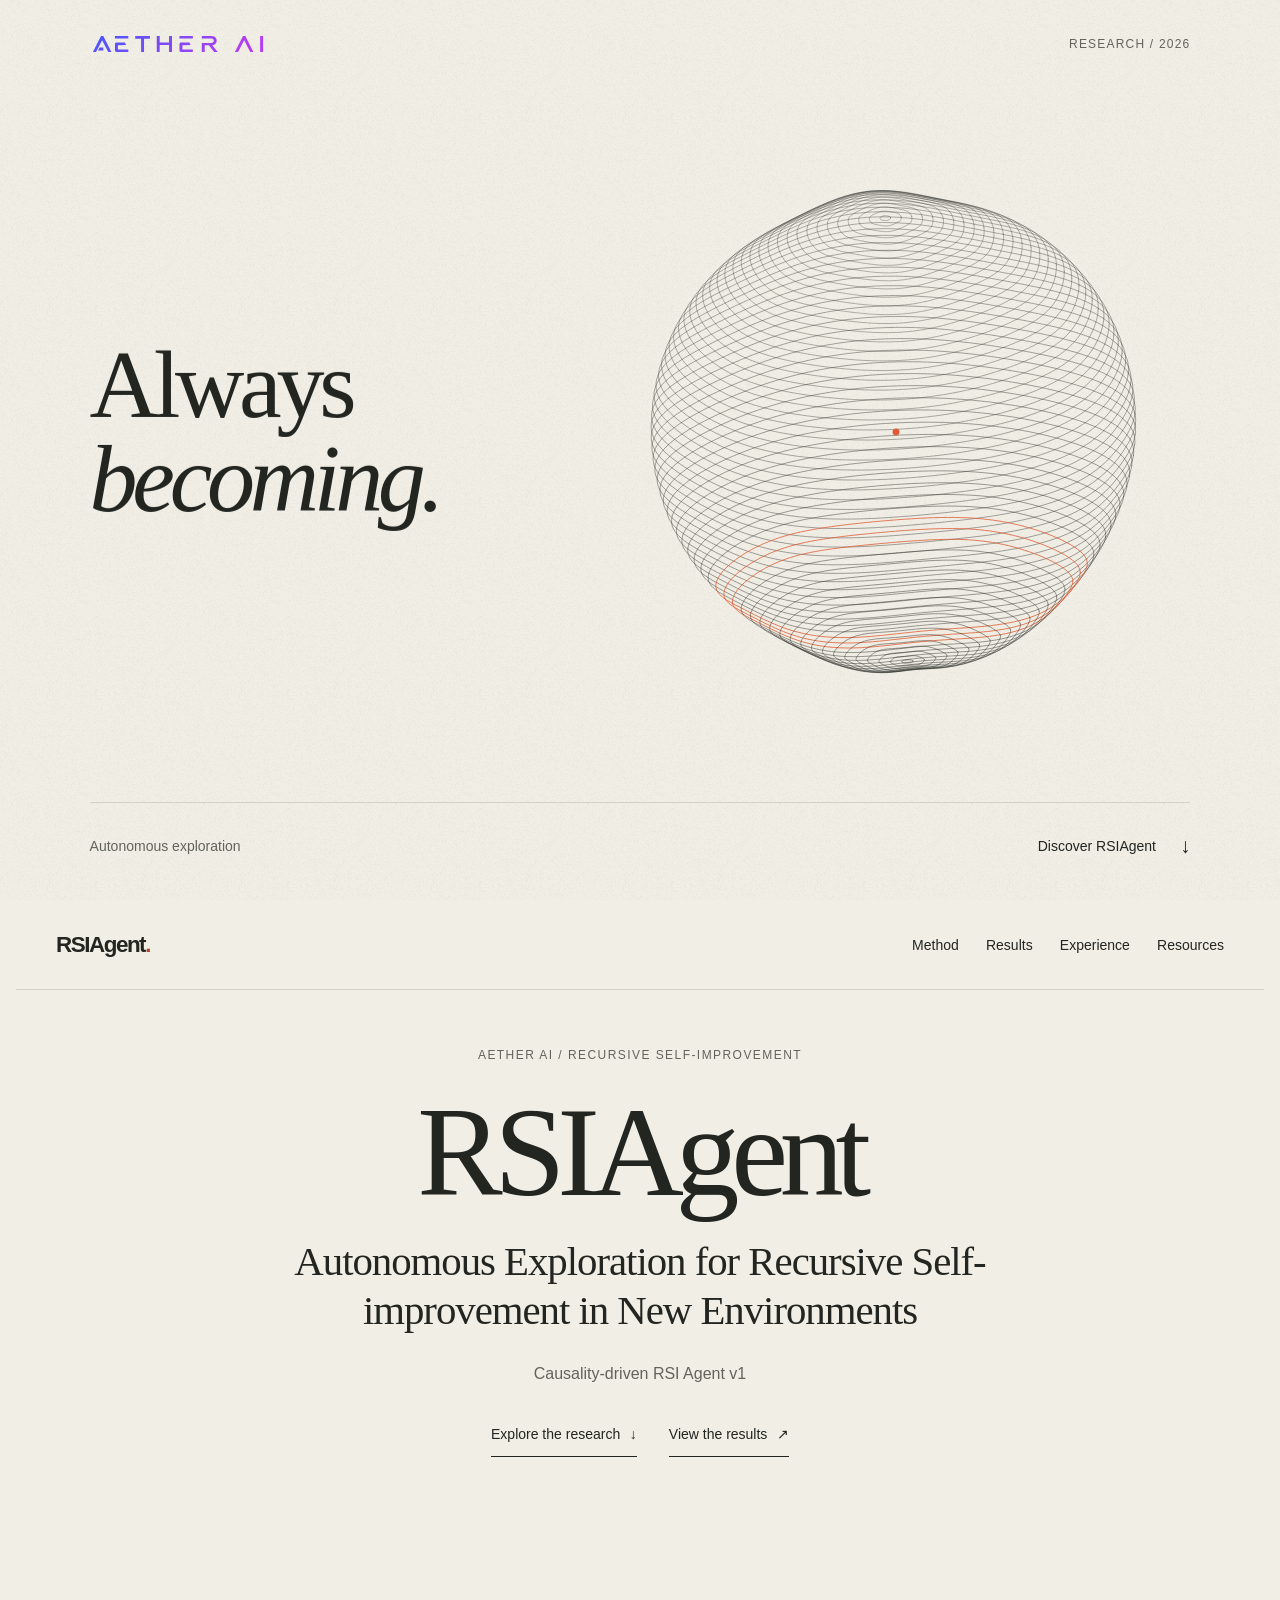
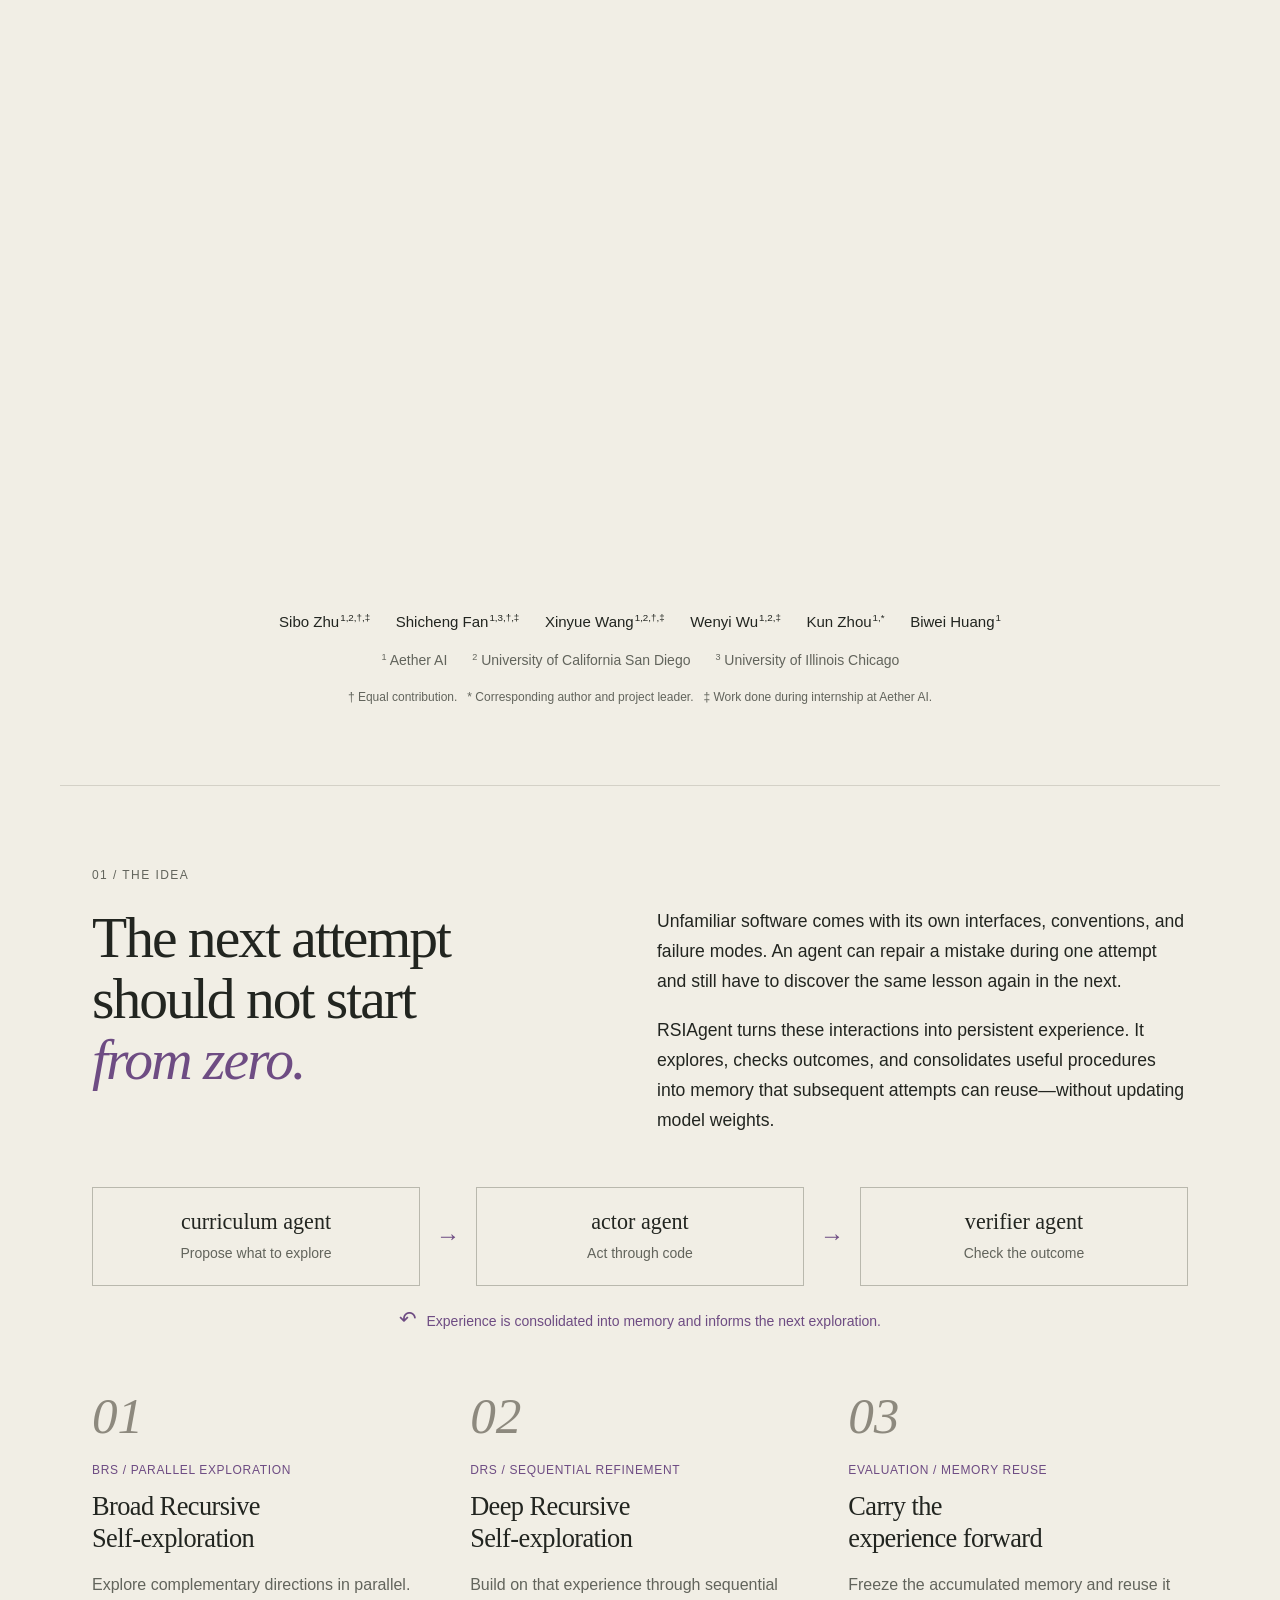
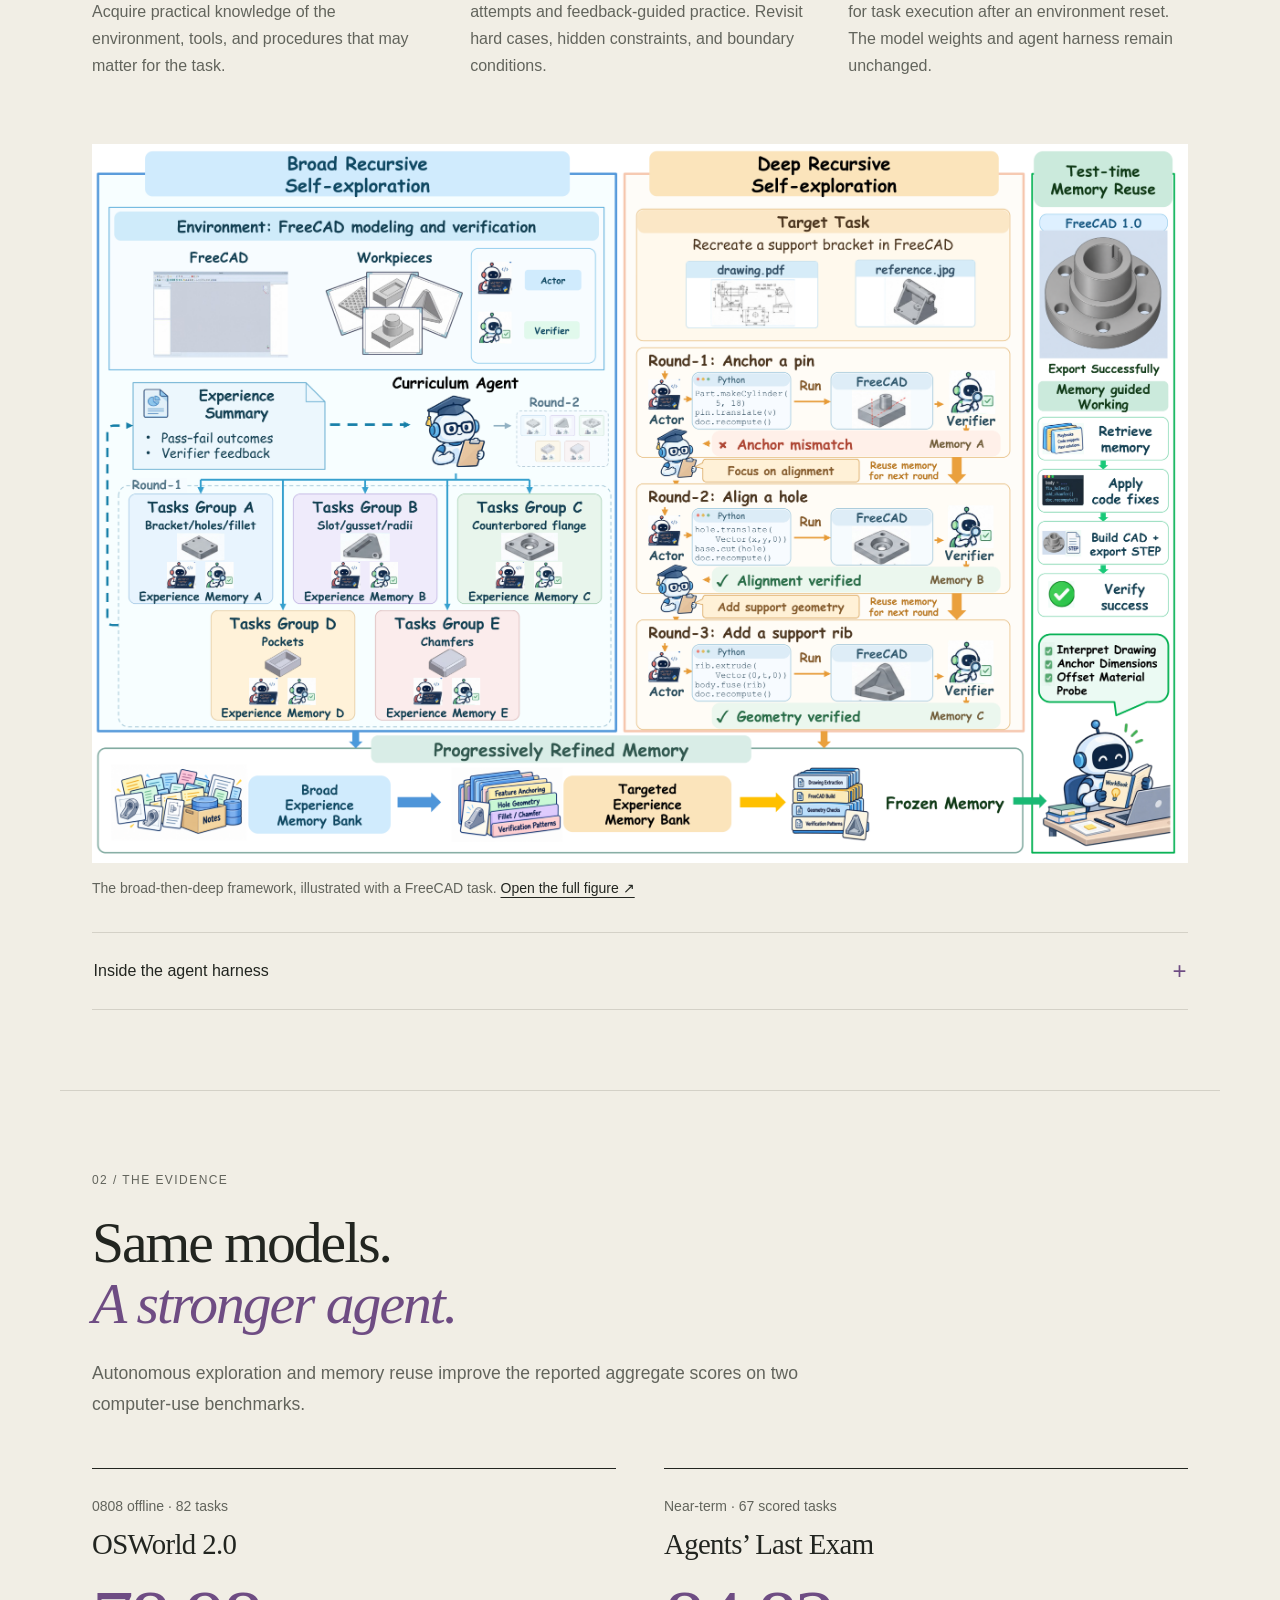
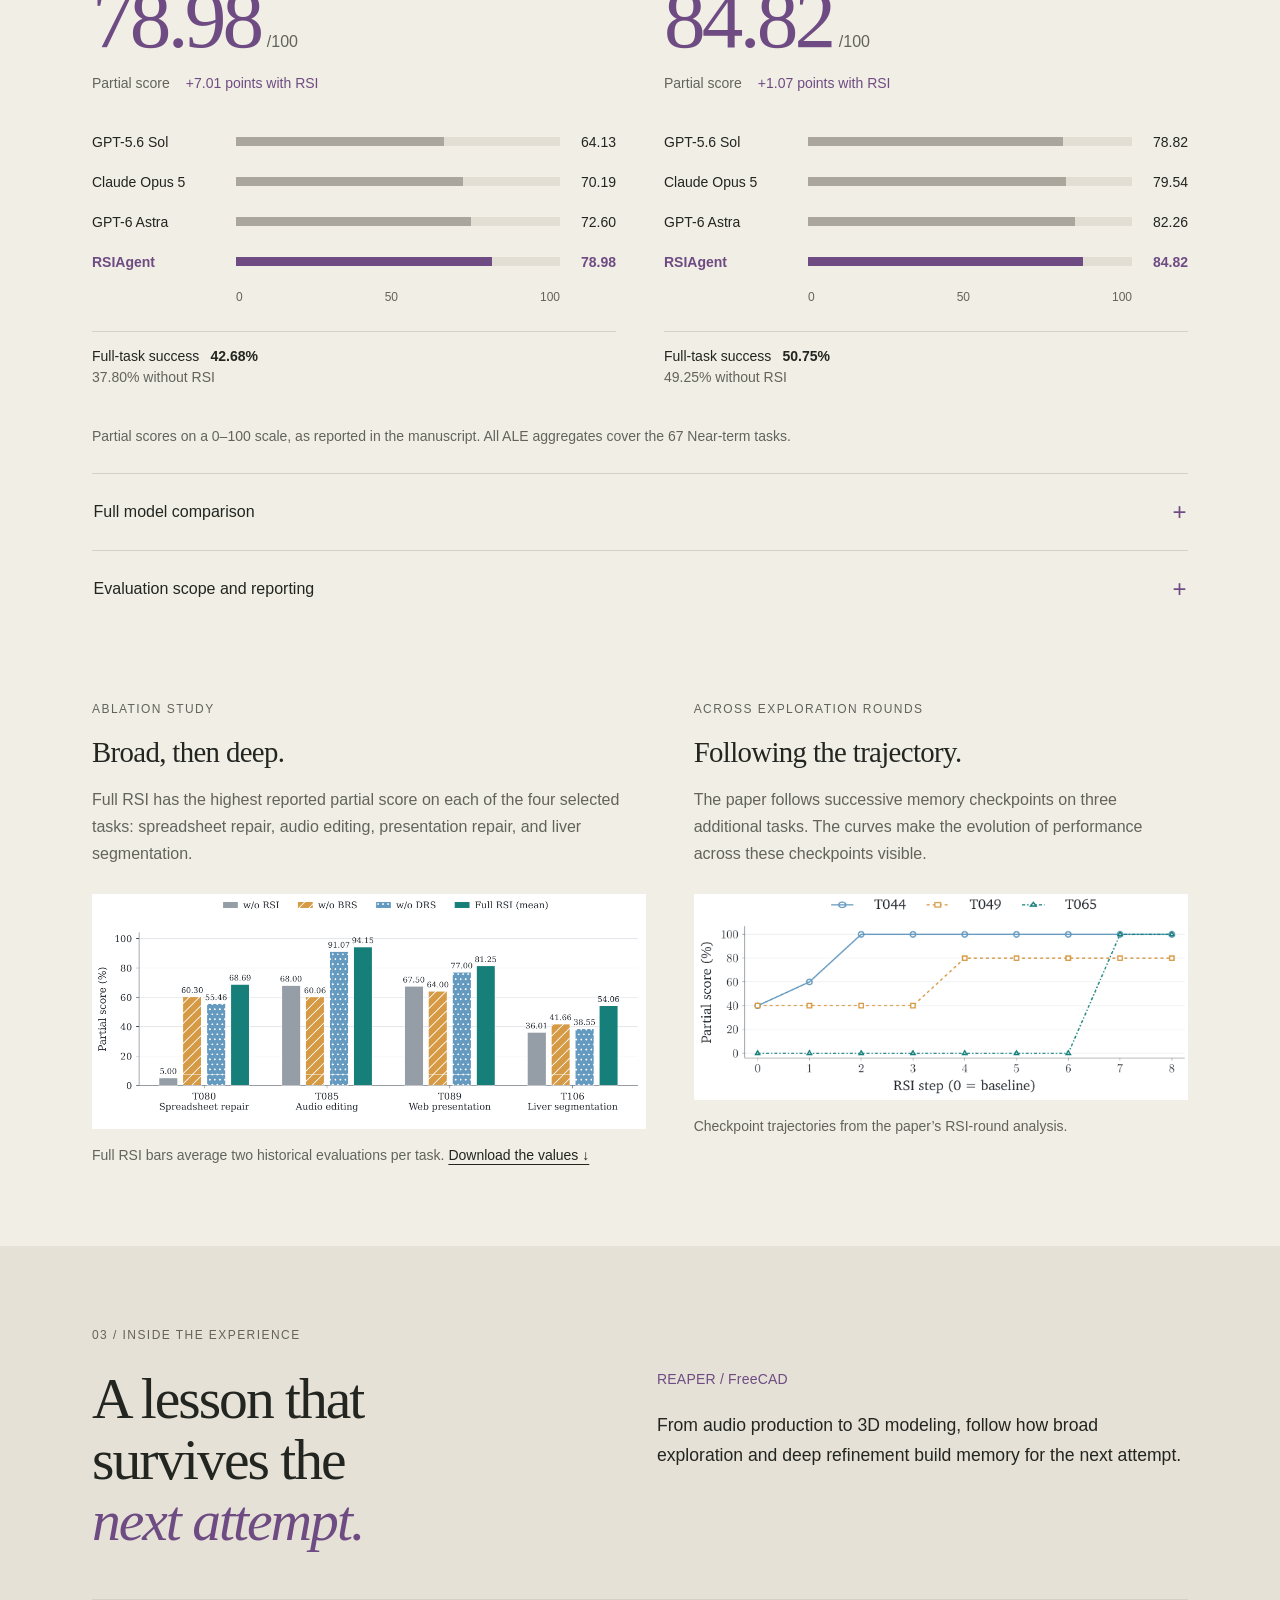
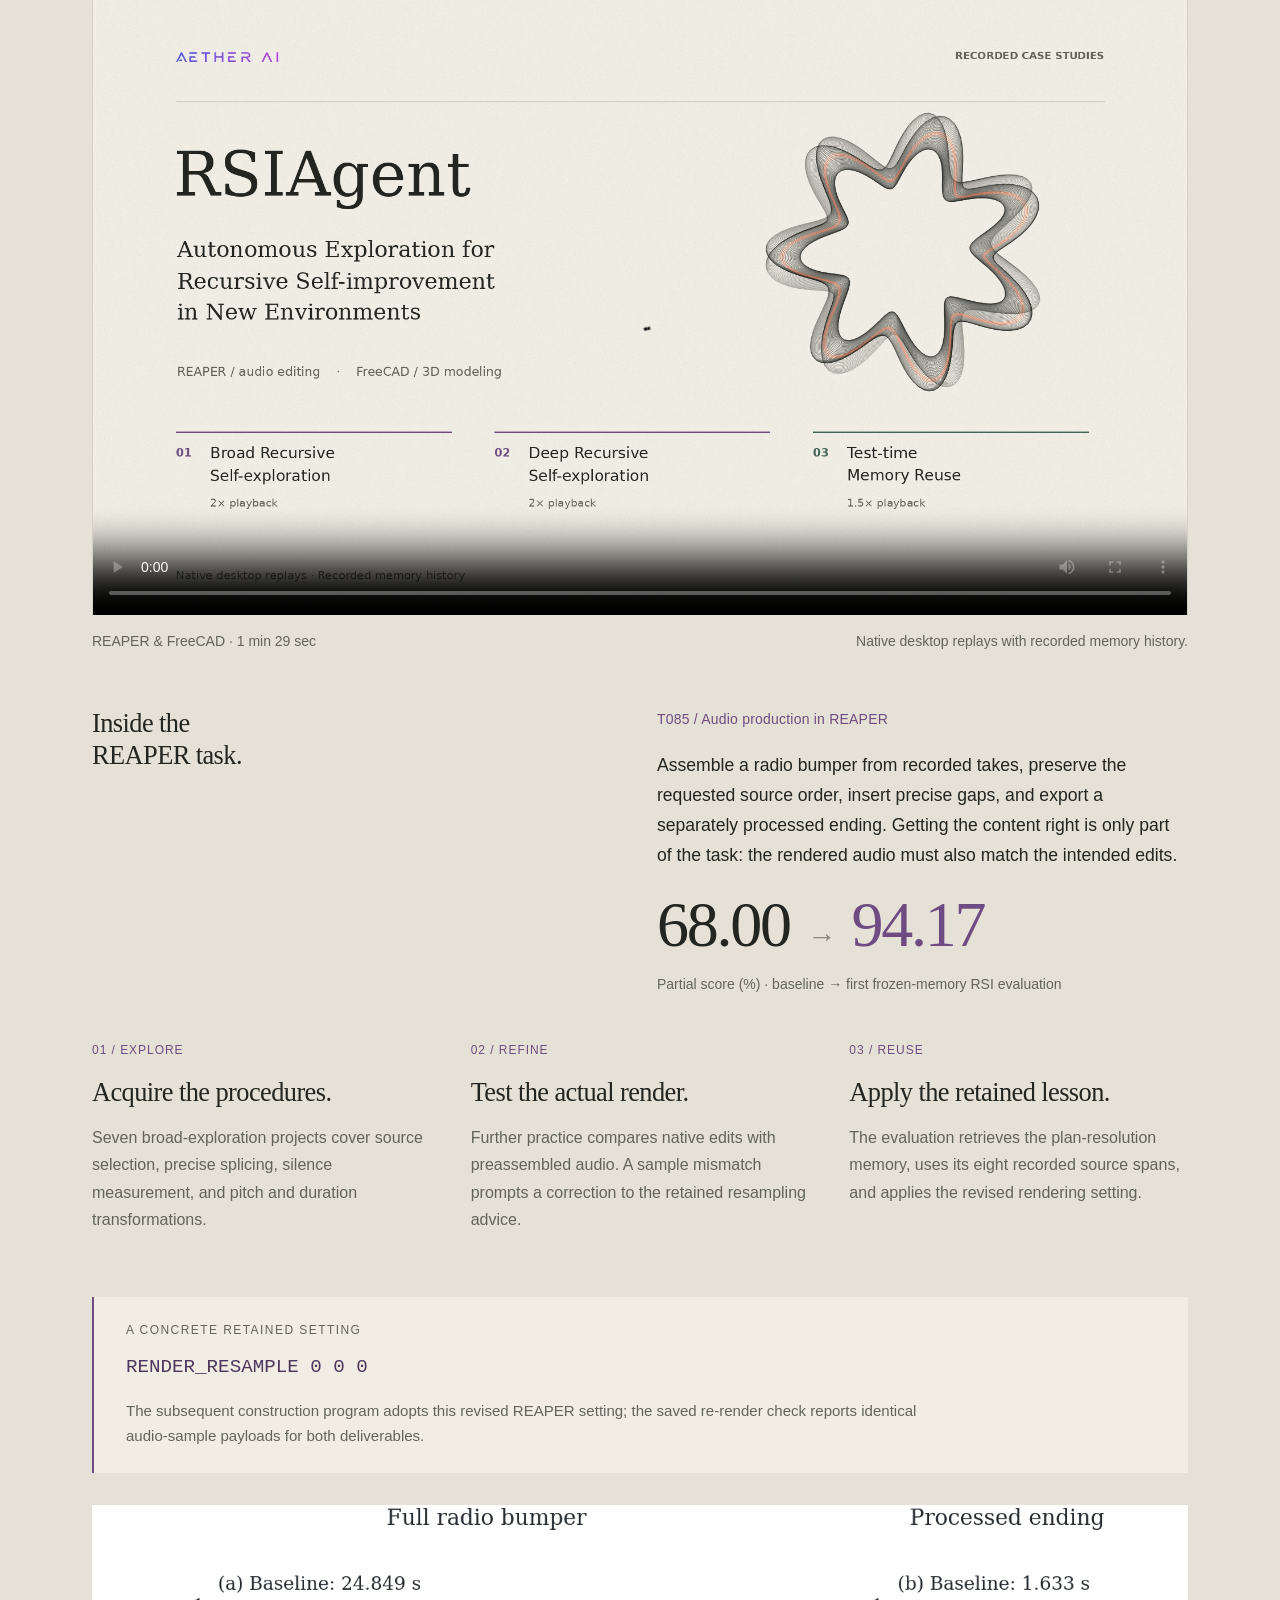
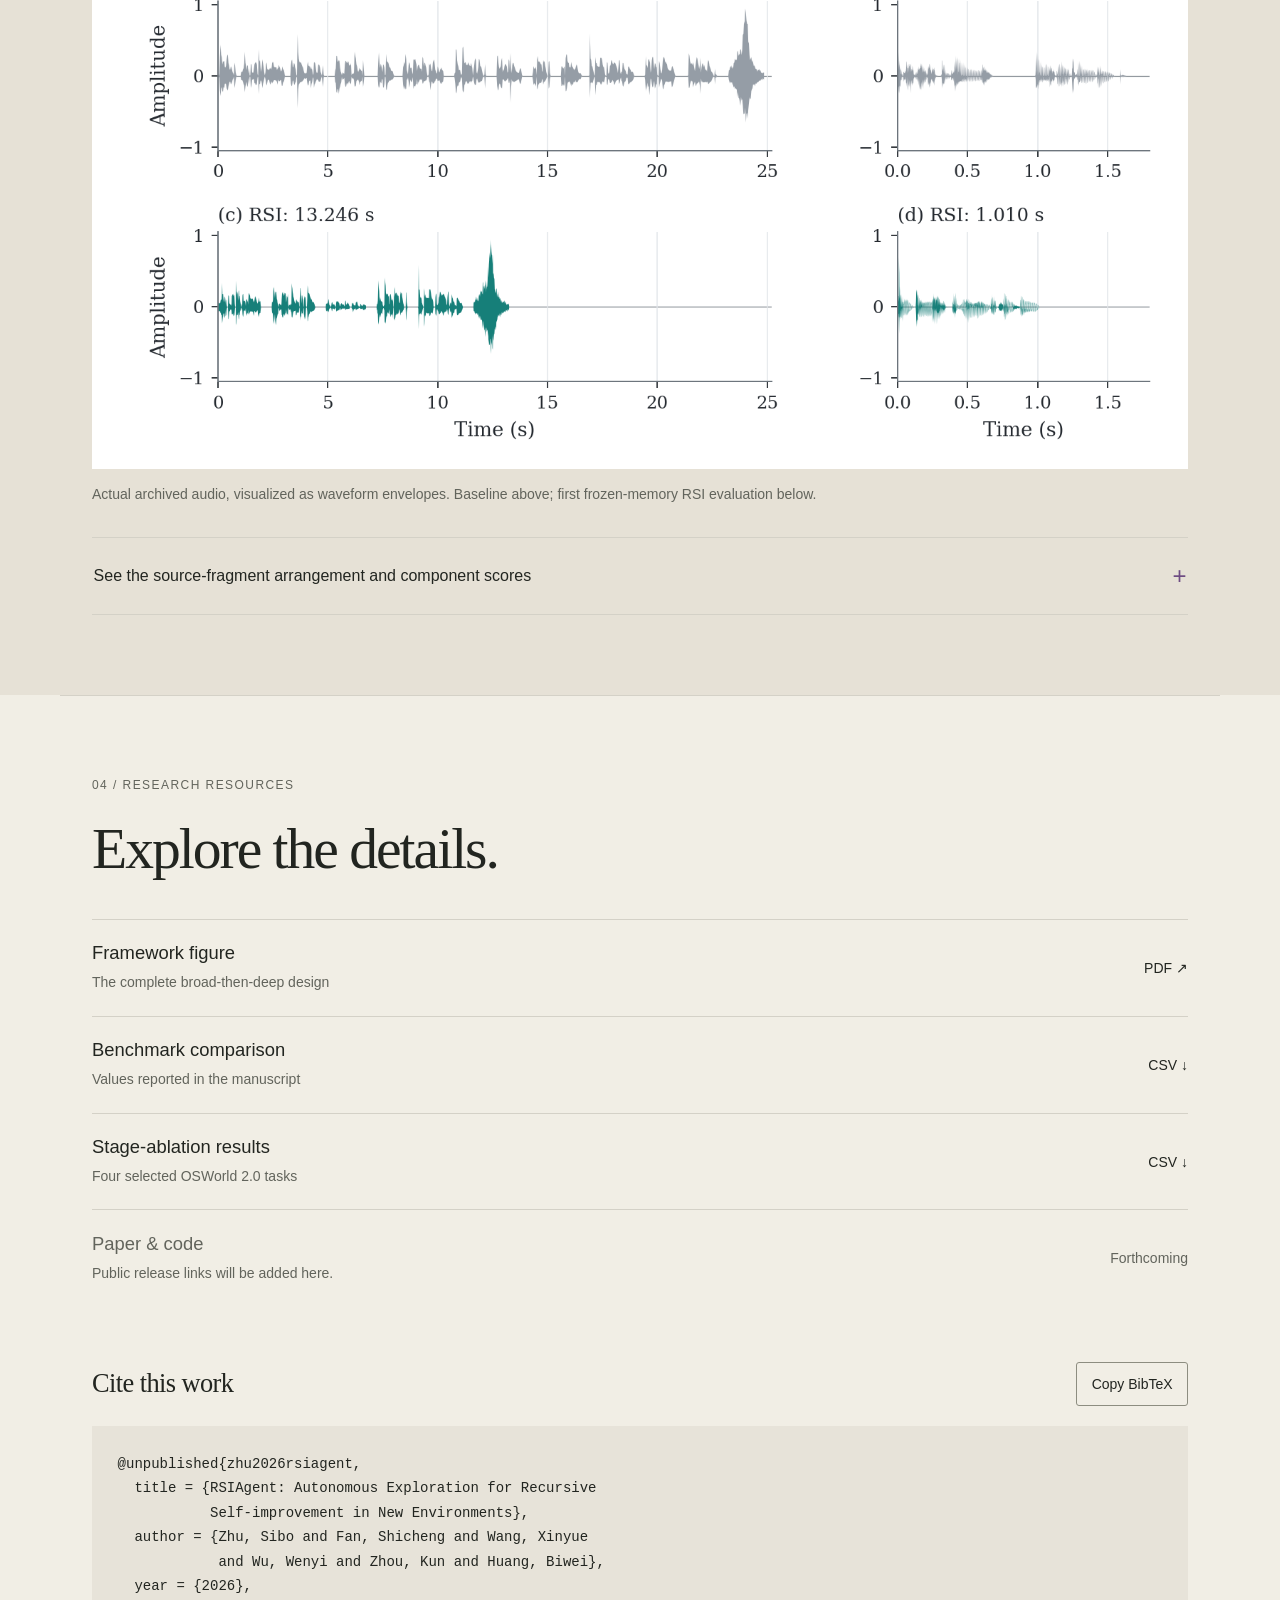
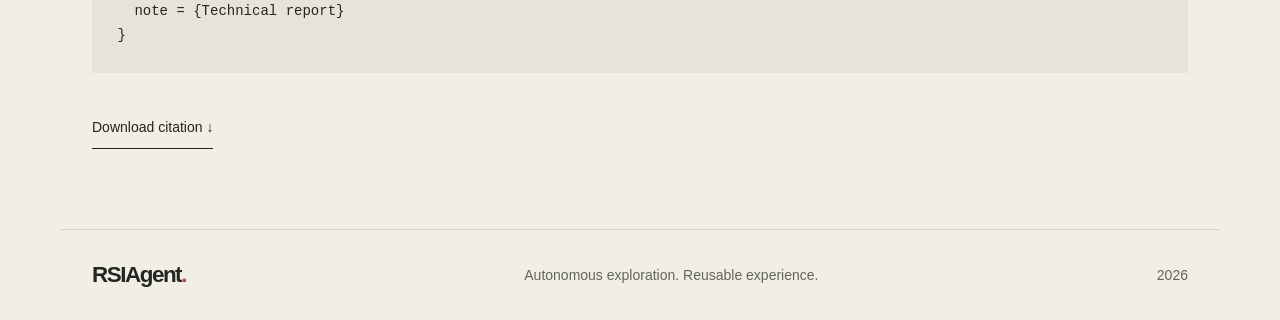
==== commit 95812cc8: "Add causality-driven RSI Agent v1 subtitle" ====
--- a/index.html
+++ b/index.html
@@ -28,6 +28,7 @@
       <p class="eyebrow">Aether AI / Recursive self-improvement</p>
       <h1 id="paper-title">RSIAgent</h1>
       <p class="paper-subtitle">Autonomous Exploration for Recursive Self-improvement in New Environments</p>
+      <p class="hero-summary">Causality-driven RSI Agent v1</p>
       <div class="hero-actions"><a class="text-link" href="#method">Explore the research <span aria-hidden="true">↓</span></a><a class="text-link" href="#results">View the results <span aria-hidden="true">↗</span></a></div>
     </section>
     <div class="film-section">
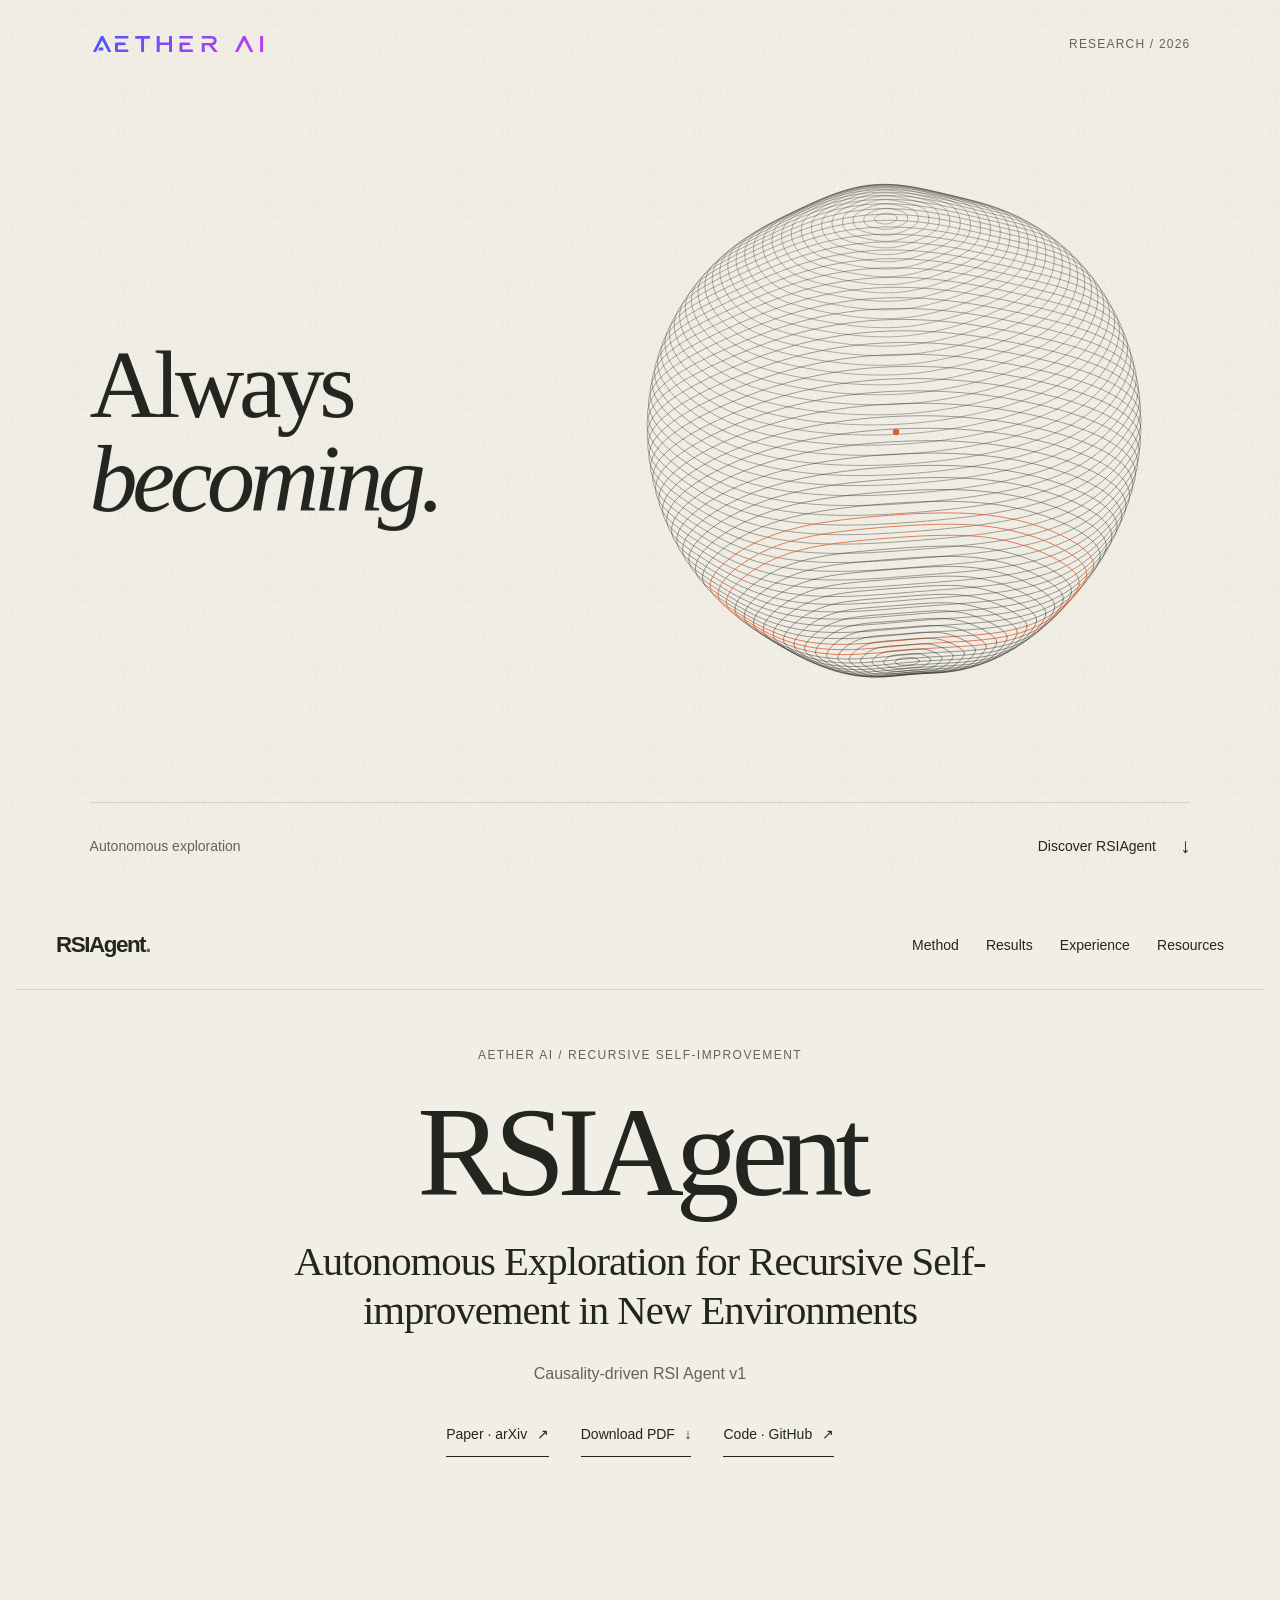
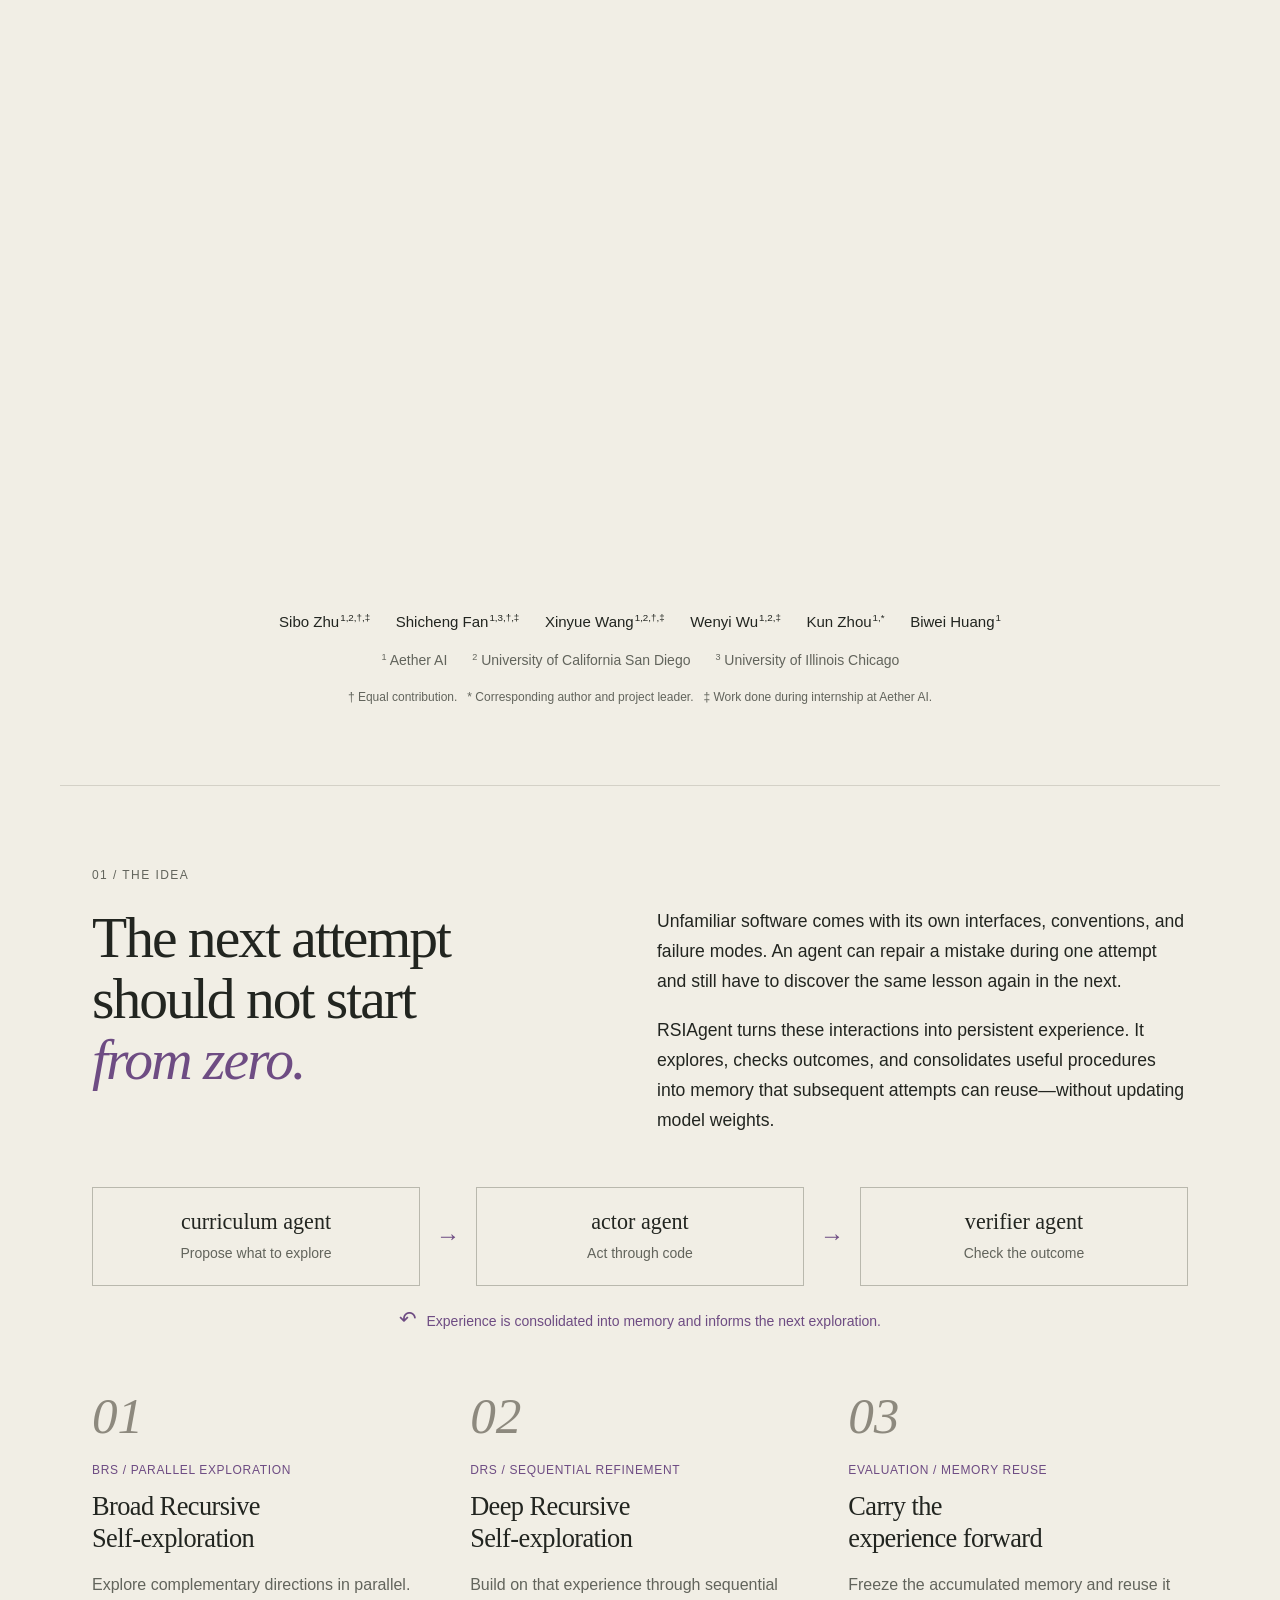
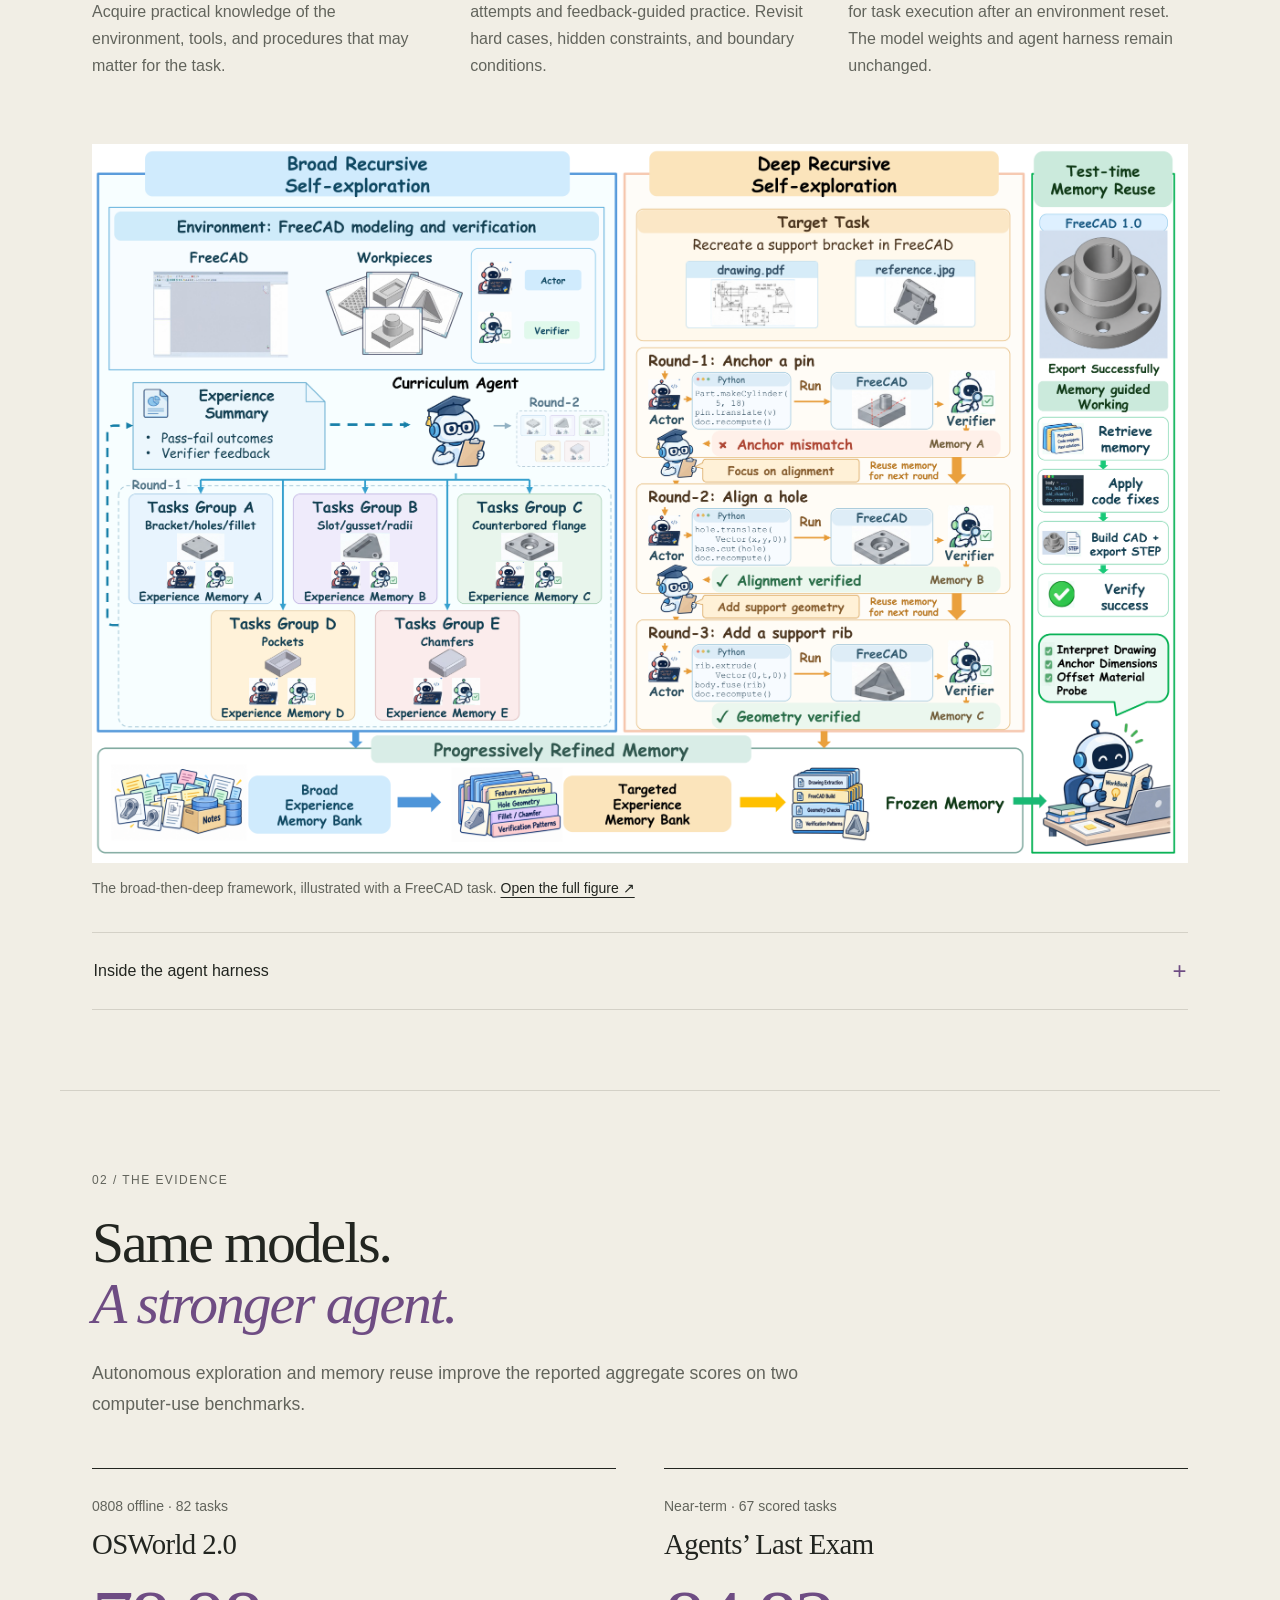
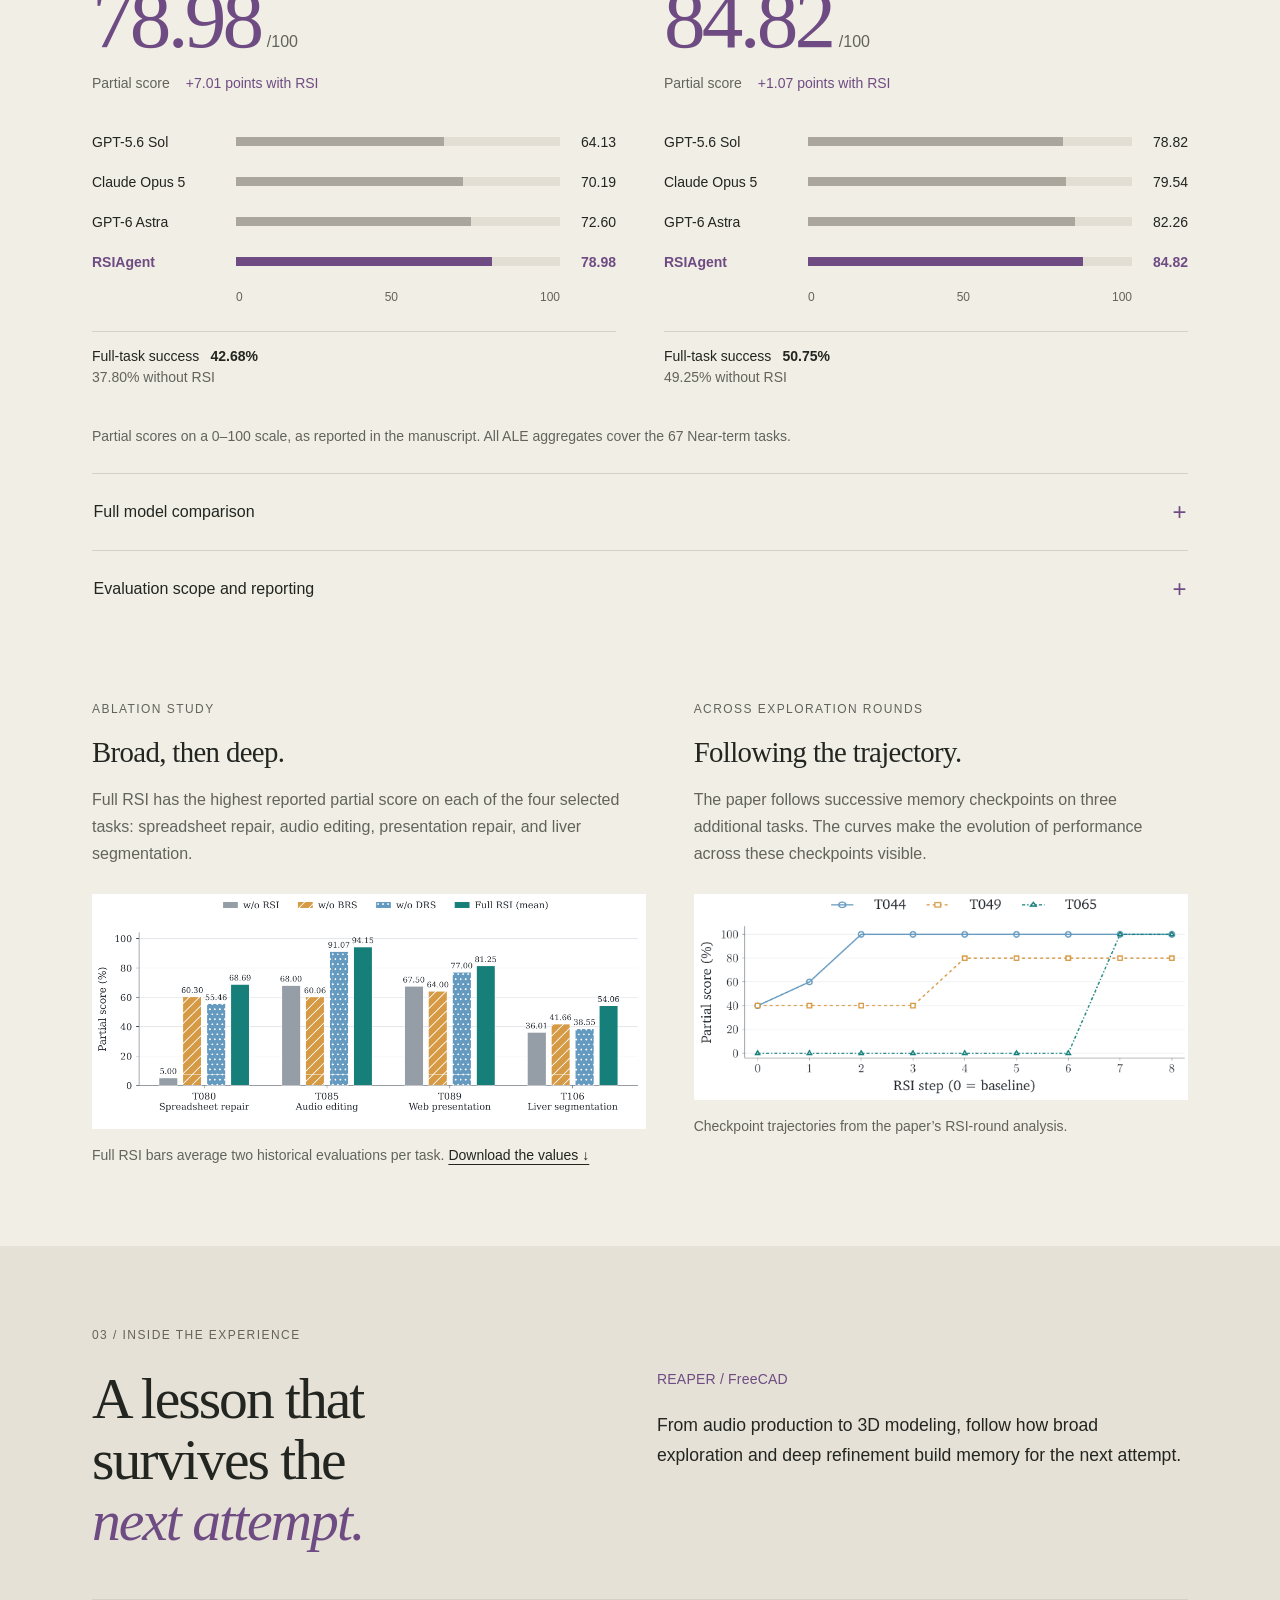
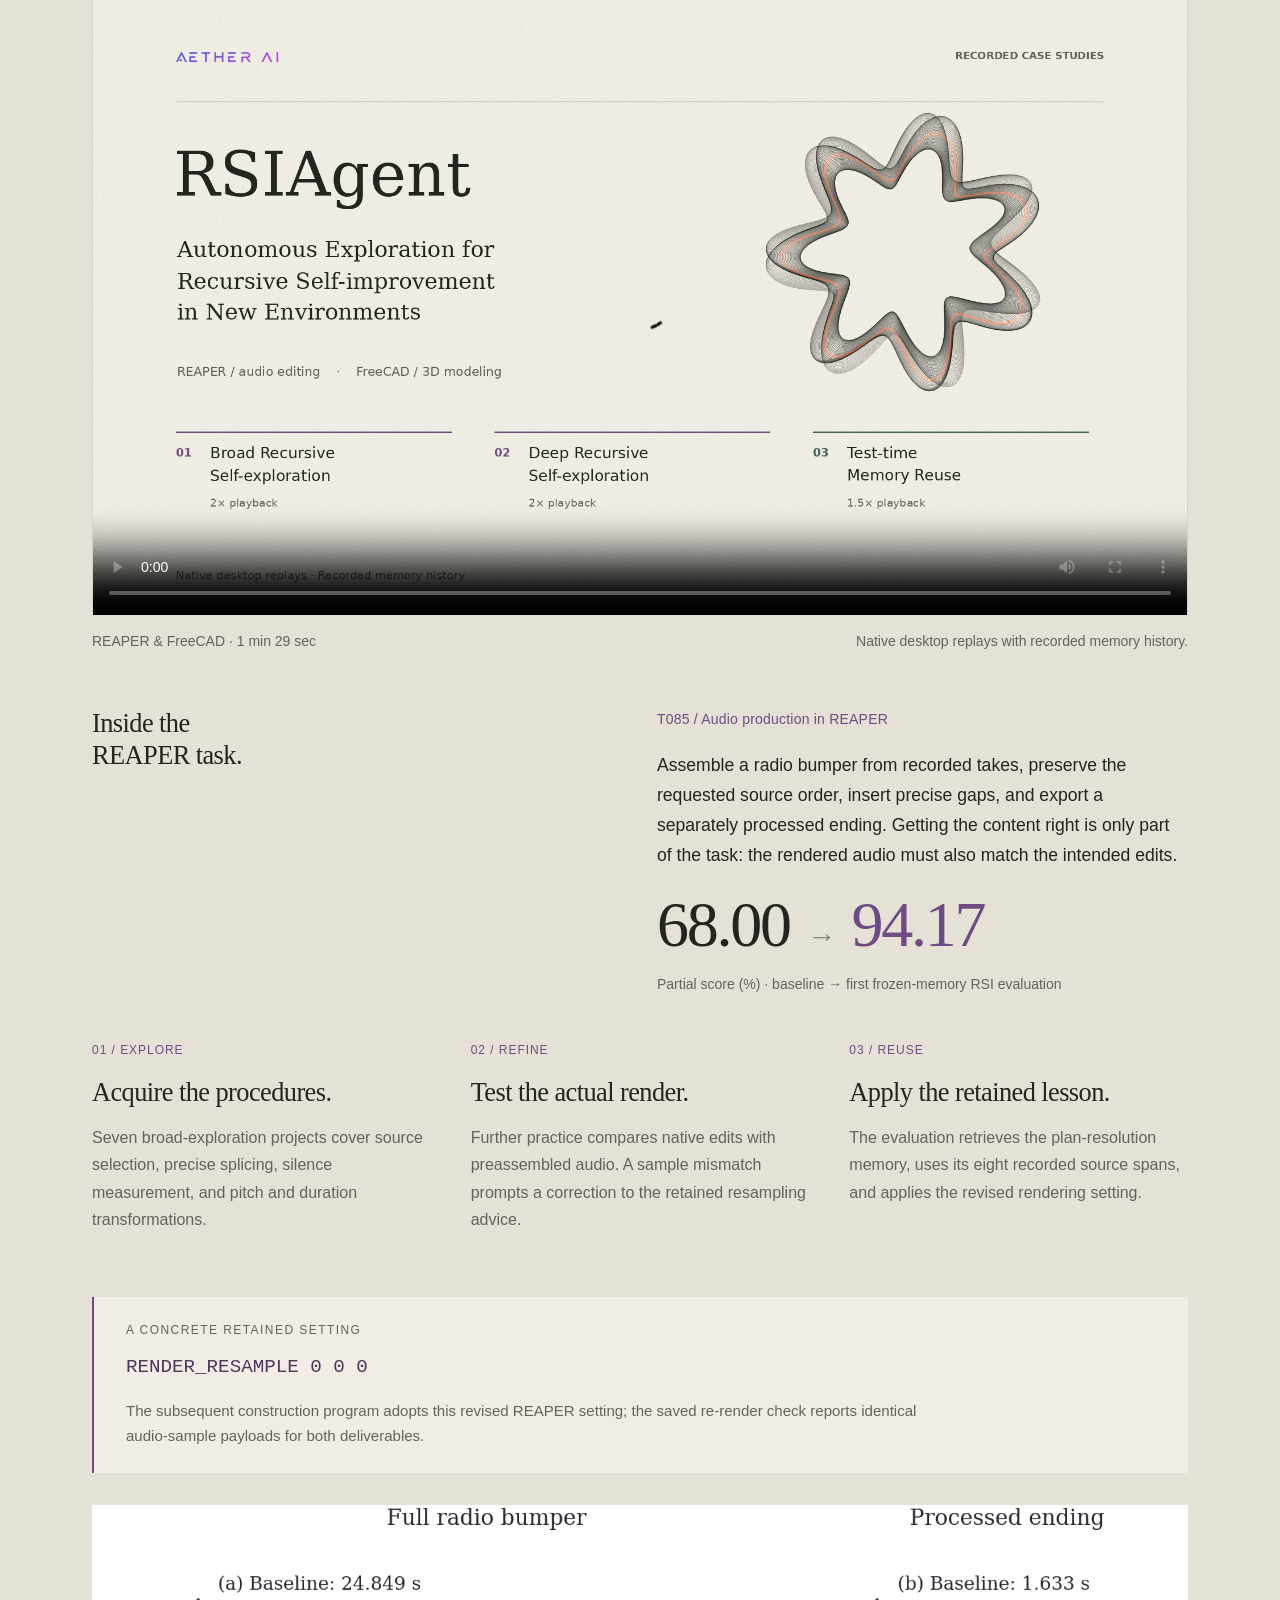
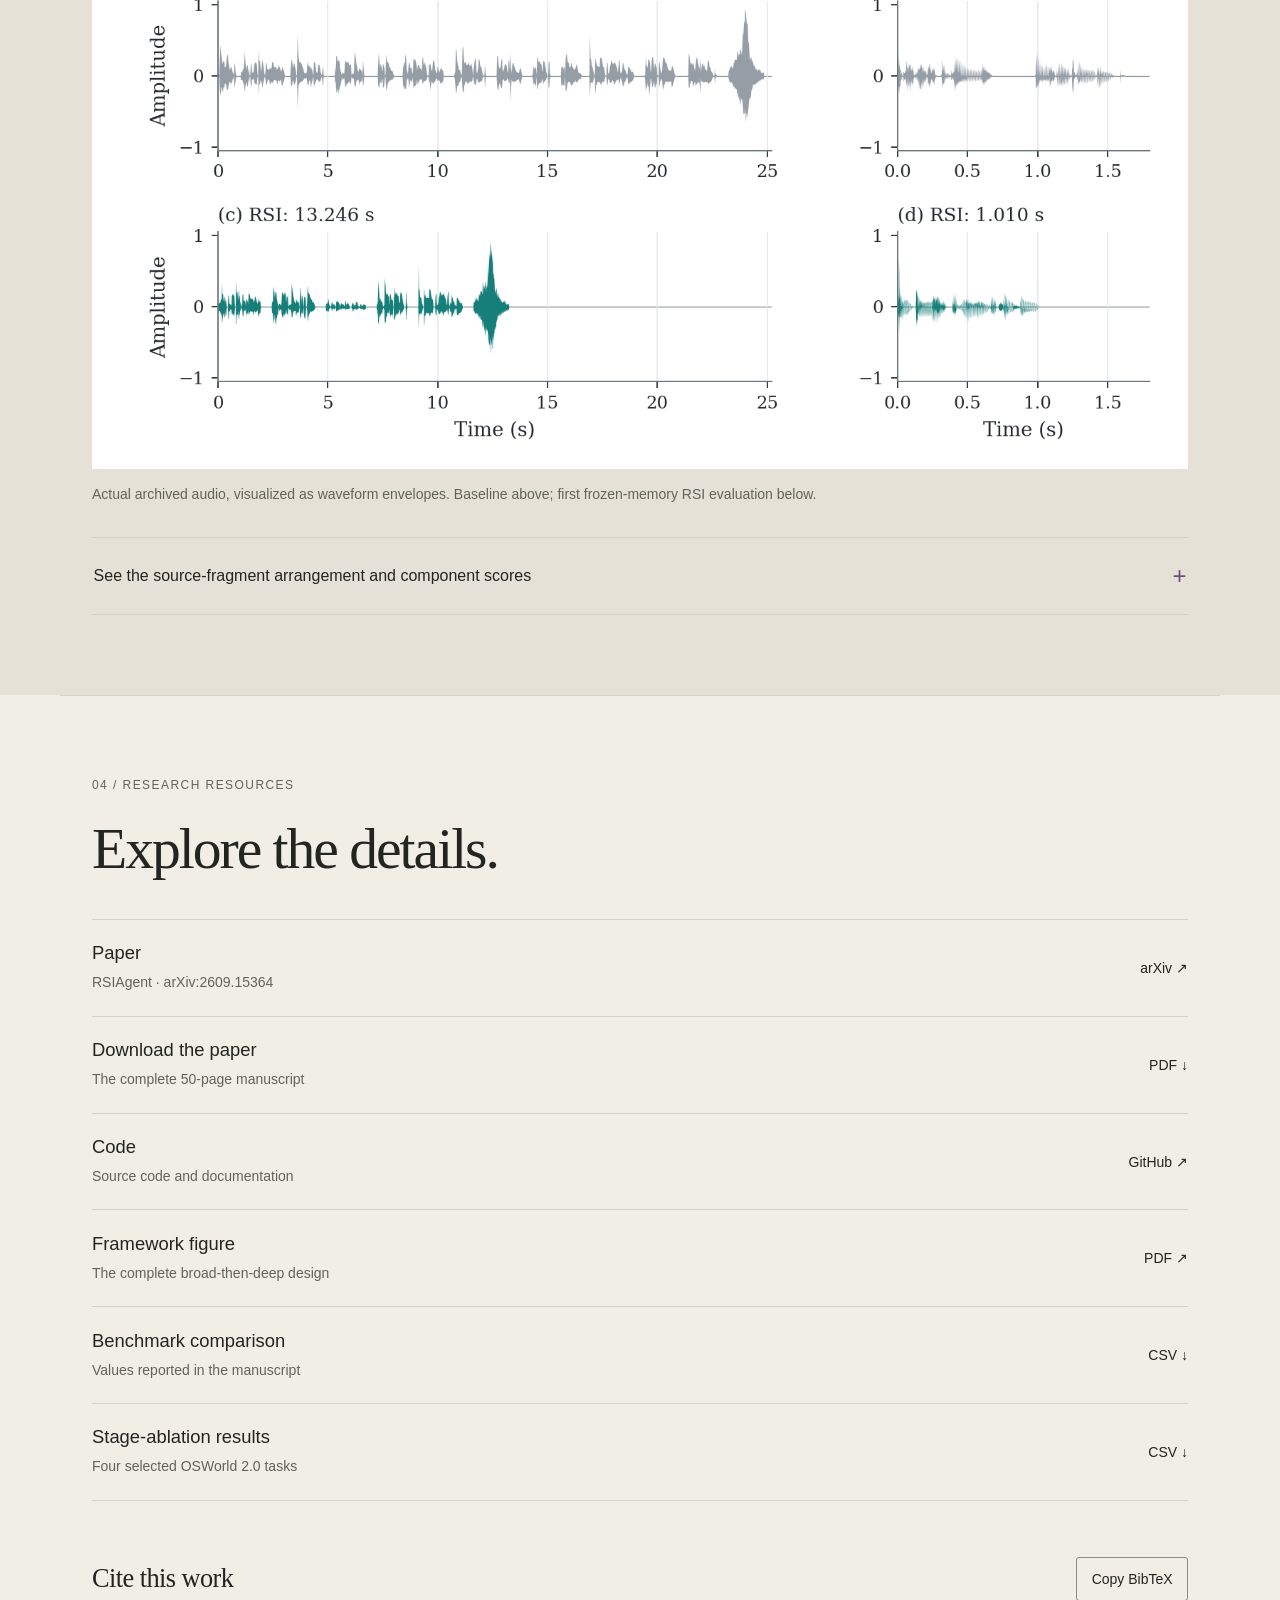
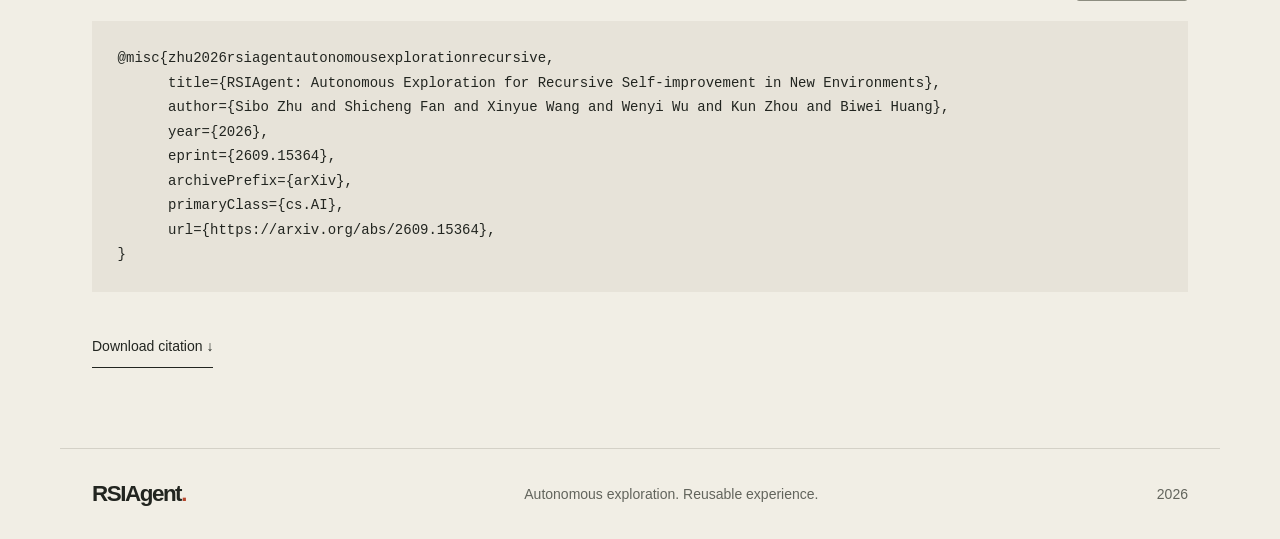
==== commit fd4e0cec: "Publish paper links, original PDF, and arXiv citation" ====
--- a/index.html
+++ b/index.html
@@ -29,7 +29,7 @@
       <h1 id="paper-title">RSIAgent</h1>
       <p class="paper-subtitle">Autonomous Exploration for Recursive Self-improvement in New Environments</p>
       <p class="hero-summary">Causality-driven RSI Agent v1</p>
-      <div class="hero-actions"><a class="text-link" href="#method">Explore the research <span aria-hidden="true">↓</span></a><a class="text-link" href="#results">View the results <span aria-hidden="true">↗</span></a></div>
+      <div class="hero-actions"><a class="text-link" href="https://arxiv.org/abs/2609.15364" target="_blank" rel="noopener noreferrer">Paper · arXiv <span aria-hidden="true">↗</span></a><a class="text-link" href="assets/RSIAgent.pdf" download="RSIAgent.pdf">Download PDF <span aria-hidden="true">↓</span></a><a class="text-link" href="https://github.com/AetherLabsAI/RSIAgent" target="_blank" rel="noopener noreferrer">Code · GitHub <span aria-hidden="true">↗</span></a></div>
     </section>
     <div class="film-section">
       <div class="film-shell"><iframe src="evolution.html" title="RSIAgent — Evolution, an automatically playing 20-second art film" allow="autoplay" sandbox="allow-scripts" loading="lazy"></iframe></div>
@@ -131,14 +131,15 @@
       <details class="disclosure"><summary>See the source-fragment arrangement and component scores</summary><div class="disclosure-content"><figure class="paper-figure"><a href="assets/reaper-assembly.png" target="_blank" rel="noopener"><img src="assets/reaper-assembly.png" alt="Source-fragment arrangement reconstructed from the recorded construction program and the first RSI bumper waveform, with 0.50-second sentence gaps highlighted." loading="lazy" decoding="async"></a><figcaption>Source-fragment arrangement reconstructed from the recorded program, paired with the saved RSI audio waveform.</figcaption></figure><div class="table-scroll"><table class="results-table"><caption>T085 component scores, 0–1 scale. RSI is the first frozen-memory evaluation.</caption><thead><tr><th scope="col">Component</th><th scope="col">Baseline</th><th scope="col">RSI</th></tr></thead><tbody><tr><th scope="row">Source order</th><td>0.9062</td><td>0.9062</td></tr><tr><th scope="row">Sentence gaps</th><td>0.8250</td><td>1.0000</td></tr><tr><th scope="row">Closing sting</th><td>1.0000</td><td>1.0000</td></tr><tr><th scope="row">Processed final sentence</th><td>0.2837</td><td>0.8996</td></tr><tr><th scope="row">Basic duration</th><td>1.0000</td><td>1.0000</td></tr><tr class="ours-row"><th scope="row">Overall partial score</th><td>0.6800</td><td>0.9417</td></tr></tbody></table></div><p class="figure-note">The two full-RSI evaluation scores are 0.9417 and 0.9413; their mean, 0.9415, is used in the ablation figure.</p></div></details>
     </section></div>
 
-    <section id="resources" class="section" aria-labelledby="resources-title"><p class="eyebrow">04 / Research resources</p><h2 id="resources-title">Explore the details.</h2><div class="resource-list"><a href="assets/framework.pdf" target="_blank" rel="noopener"><span><strong>Framework figure</strong><small>The complete broad-then-deep design</small></span><span>PDF ↗</span></a><a href="data/benchmark-results.csv" download><span><strong>Benchmark comparison</strong><small>Values reported in the manuscript</small></span><span>CSV ↓</span></a><a href="data/ablation.csv" download><span><strong>Stage-ablation results</strong><small>Four selected OSWorld 2.0 tasks</small></span><span>CSV ↓</span></a><div class="release-status"><span><strong>Paper &amp; code</strong><small>Public release links will be added here.</small></span><span>Forthcoming</span></div></div>
-      <div class="citation-block"><div class="citation-heading"><h3>Cite this work</h3><button class="copy-button" type="button" id="copy-citation">Copy BibTeX</button></div><pre><code id="citation">@unpublished{zhu2026rsiagent,
-  title = {RSIAgent: Autonomous Exploration for Recursive
-           Self-improvement in New Environments},
-  author = {Zhu, Sibo and Fan, Shicheng and Wang, Xinyue
-            and Wu, Wenyi and Zhou, Kun and Huang, Biwei},
-  year = {2026},
-  note = {Technical report}
+    <section id="resources" class="section" aria-labelledby="resources-title"><p class="eyebrow">04 / Research resources</p><h2 id="resources-title">Explore the details.</h2><div class="resource-list"><a href="https://arxiv.org/abs/2609.15364" target="_blank" rel="noopener noreferrer"><span><strong>Paper</strong><small>RSIAgent · arXiv:2609.15364</small></span><span>arXiv ↗</span></a><a href="assets/RSIAgent.pdf" download="RSIAgent.pdf"><span><strong>Download the paper</strong><small>The complete 50-page manuscript</small></span><span>PDF ↓</span></a><a href="https://github.com/AetherLabsAI/RSIAgent" target="_blank" rel="noopener noreferrer"><span><strong>Code</strong><small>Source code and documentation</small></span><span>GitHub ↗</span></a><a href="assets/framework.pdf" target="_blank" rel="noopener"><span><strong>Framework figure</strong><small>The complete broad-then-deep design</small></span><span>PDF ↗</span></a><a href="data/benchmark-results.csv" download><span><strong>Benchmark comparison</strong><small>Values reported in the manuscript</small></span><span>CSV ↓</span></a><a href="data/ablation.csv" download><span><strong>Stage-ablation results</strong><small>Four selected OSWorld 2.0 tasks</small></span><span>CSV ↓</span></a></div>
+      <div class="citation-block"><div class="citation-heading"><h3>Cite this work</h3><button class="copy-button" type="button" id="copy-citation">Copy BibTeX</button></div><pre><code id="citation">@misc{zhu2026rsiagentautonomousexplorationrecursive,
+      title={RSIAgent: Autonomous Exploration for Recursive Self-improvement in New Environments},
+      author={Sibo Zhu and Shicheng Fan and Xinyue Wang and Wenyi Wu and Kun Zhou and Biwei Huang},
+      year={2026},
+      eprint={2609.15364},
+      archivePrefix={arXiv},
+      primaryClass={cs.AI},
+      url={https://arxiv.org/abs/2609.15364},
 }</code></pre><p class="copy-status" id="copy-status" role="status" aria-live="polite"></p><a class="text-link" href="data/citation.bib" download>Download citation ↓</a></div>
     </section>
   </main>
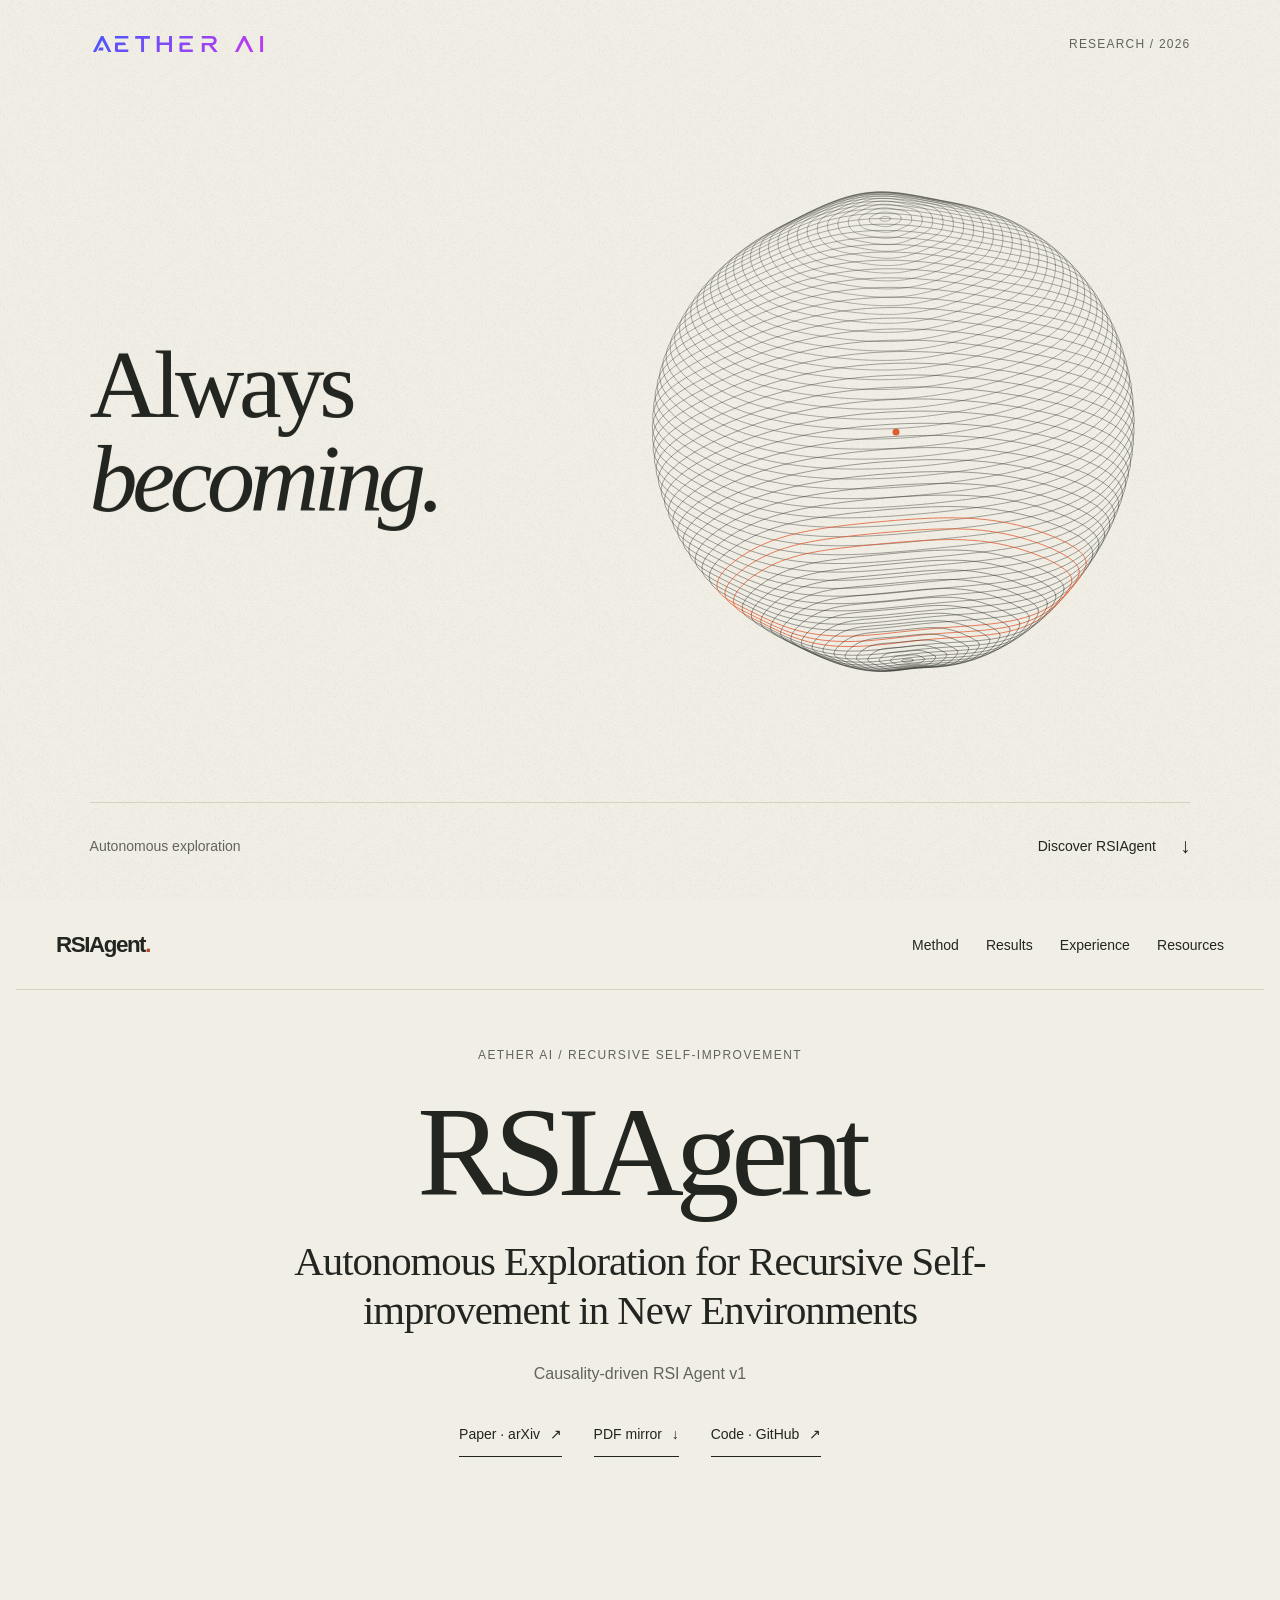
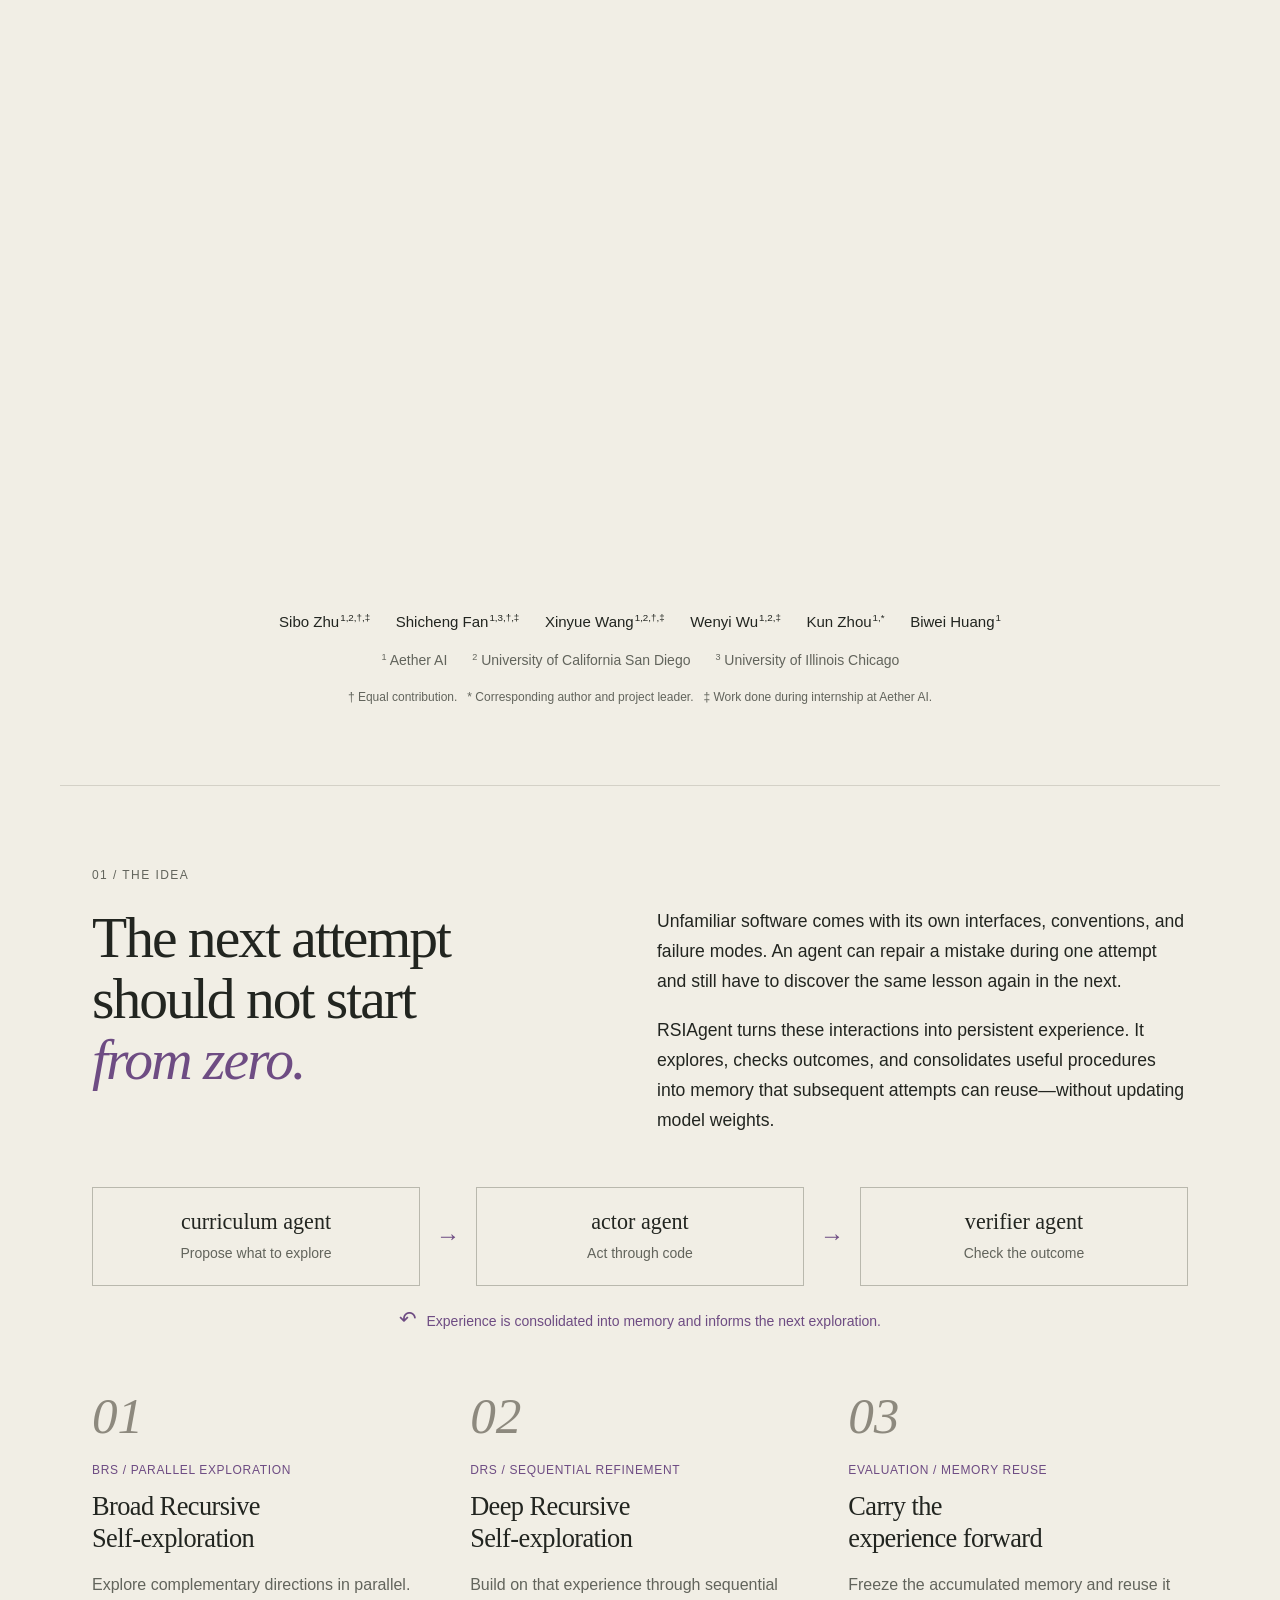
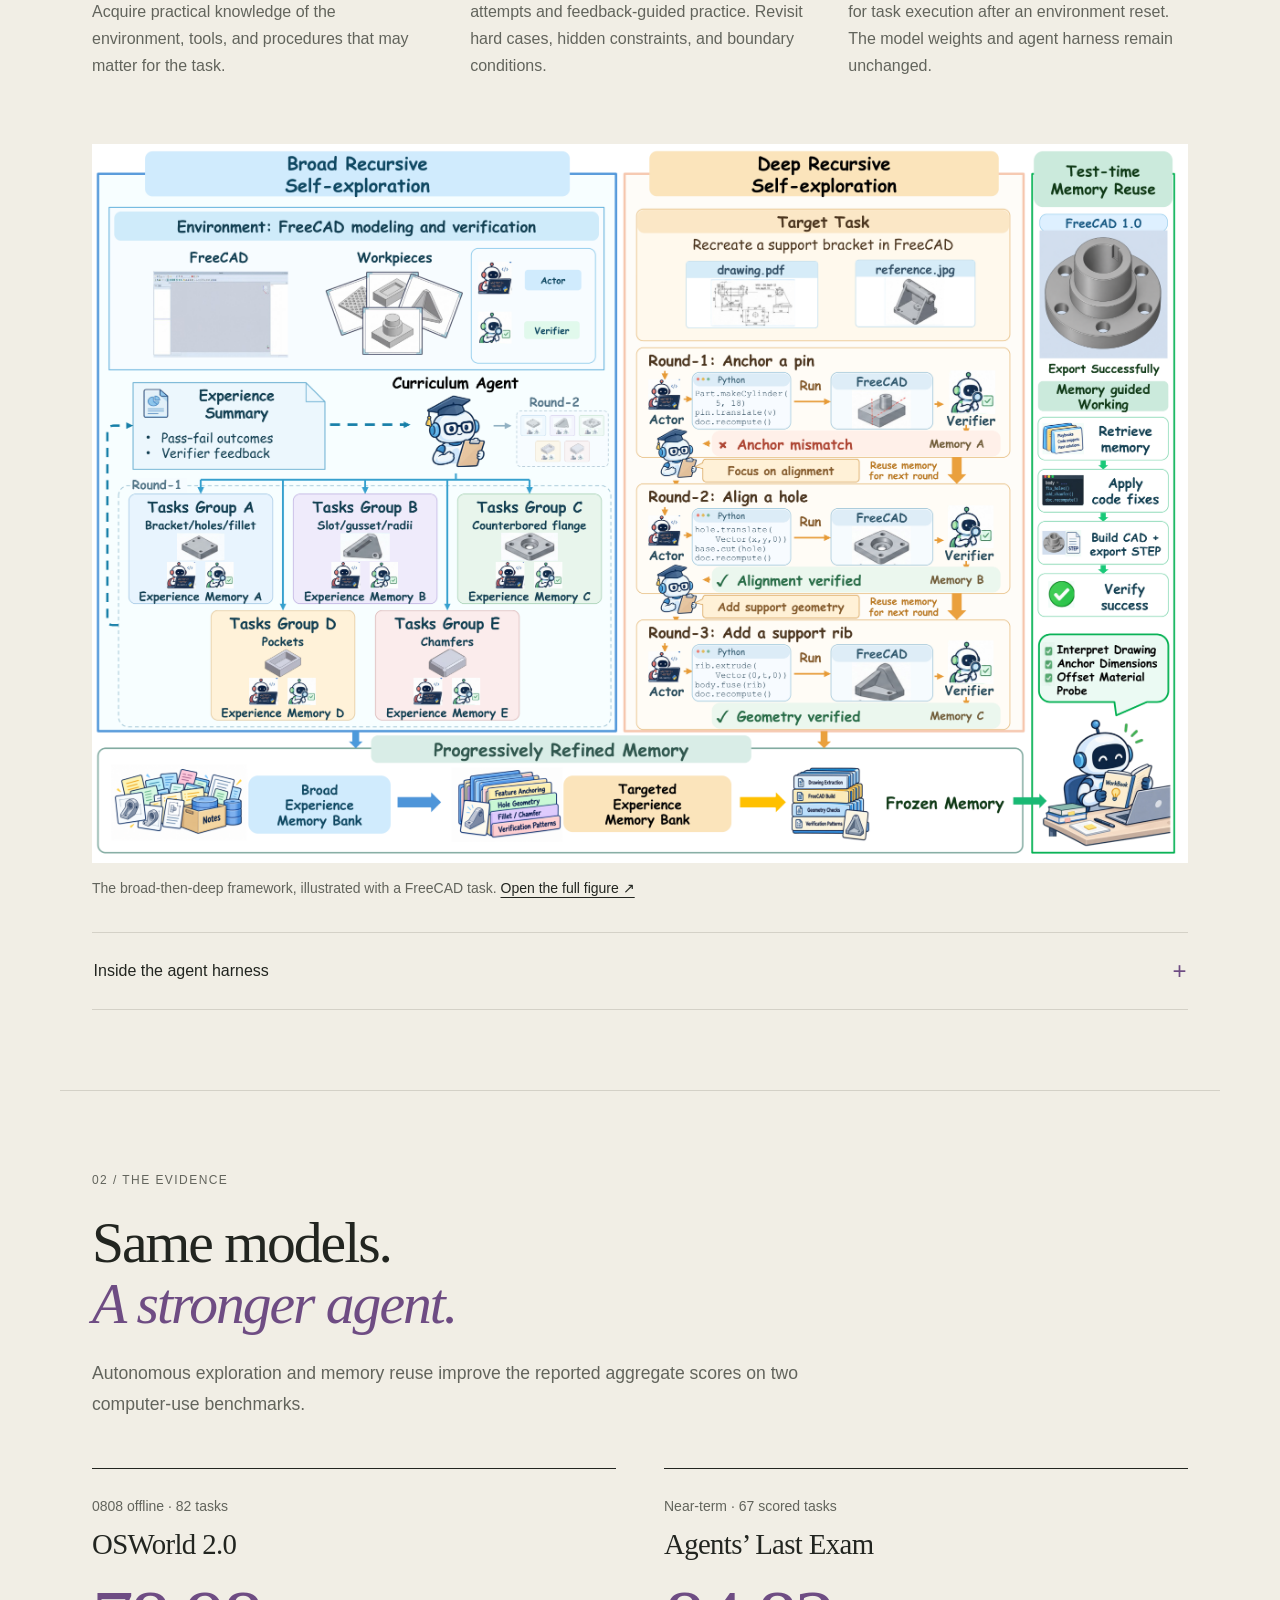
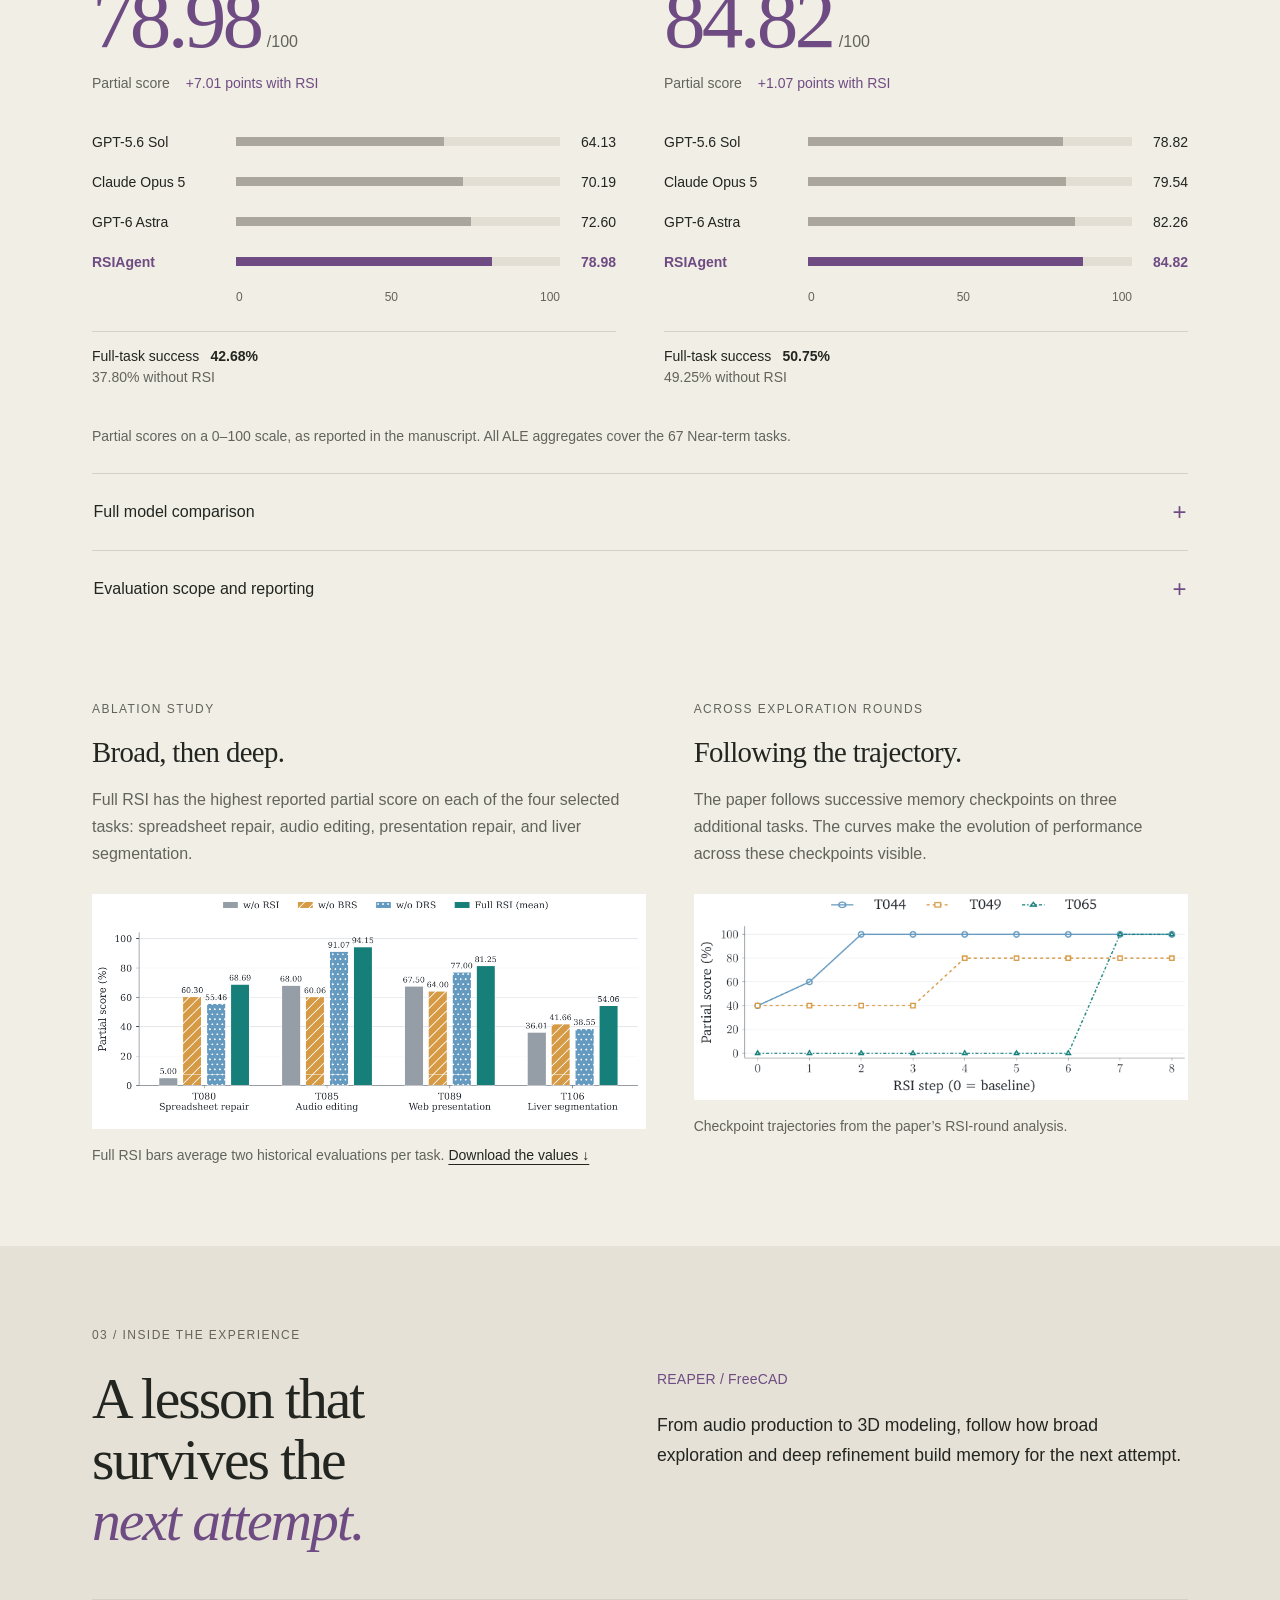
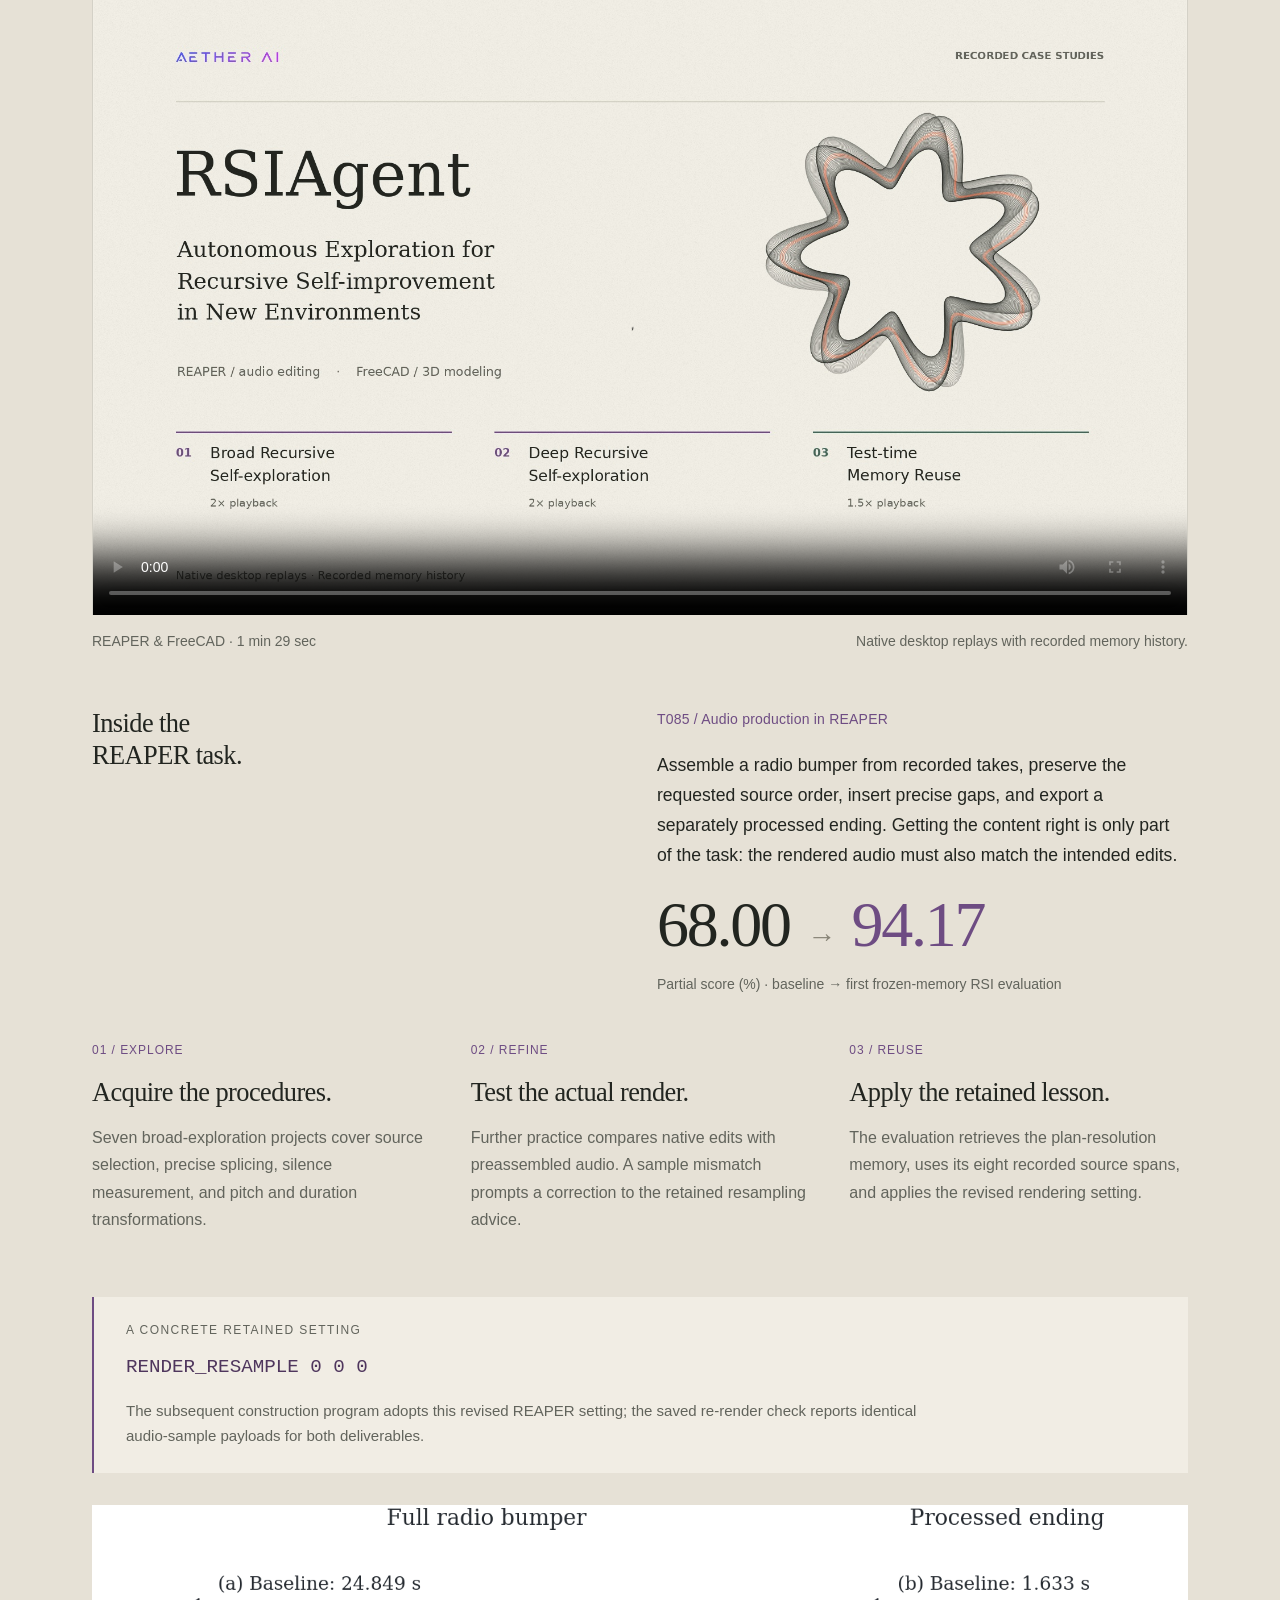
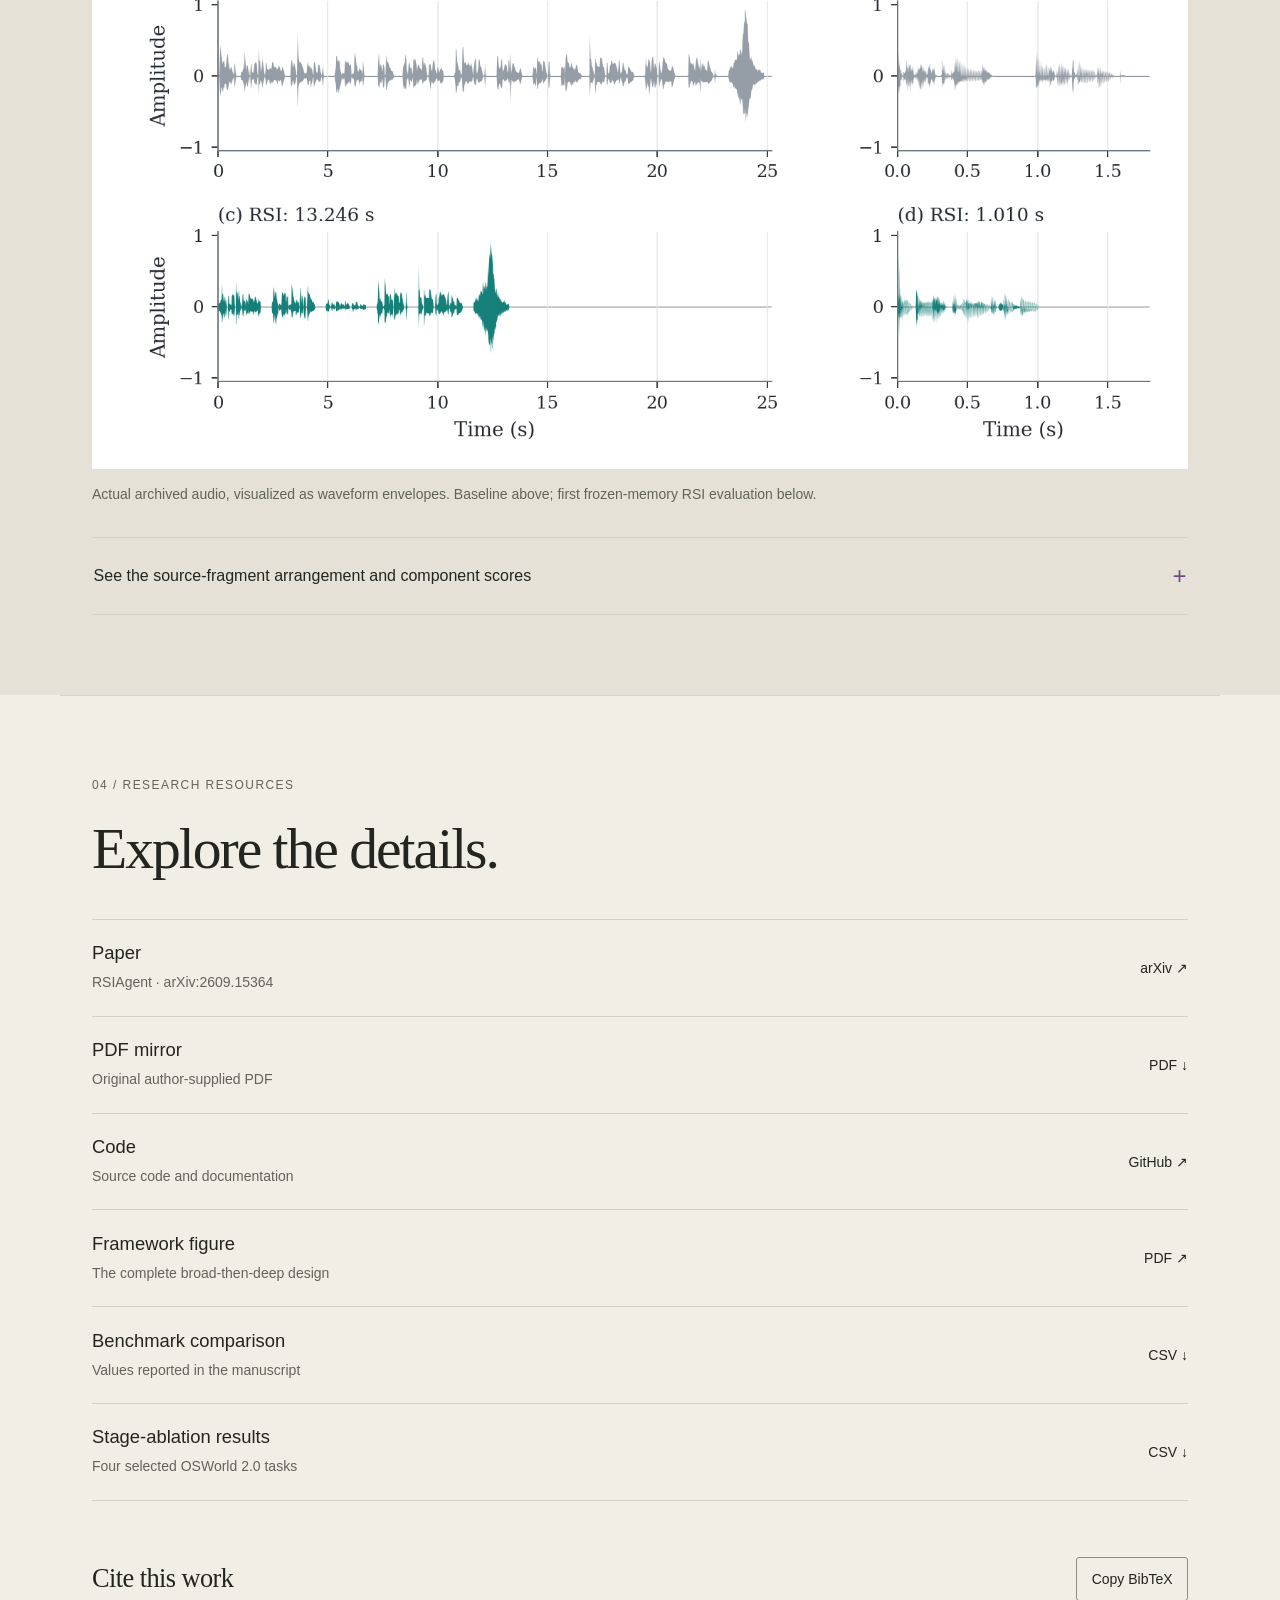
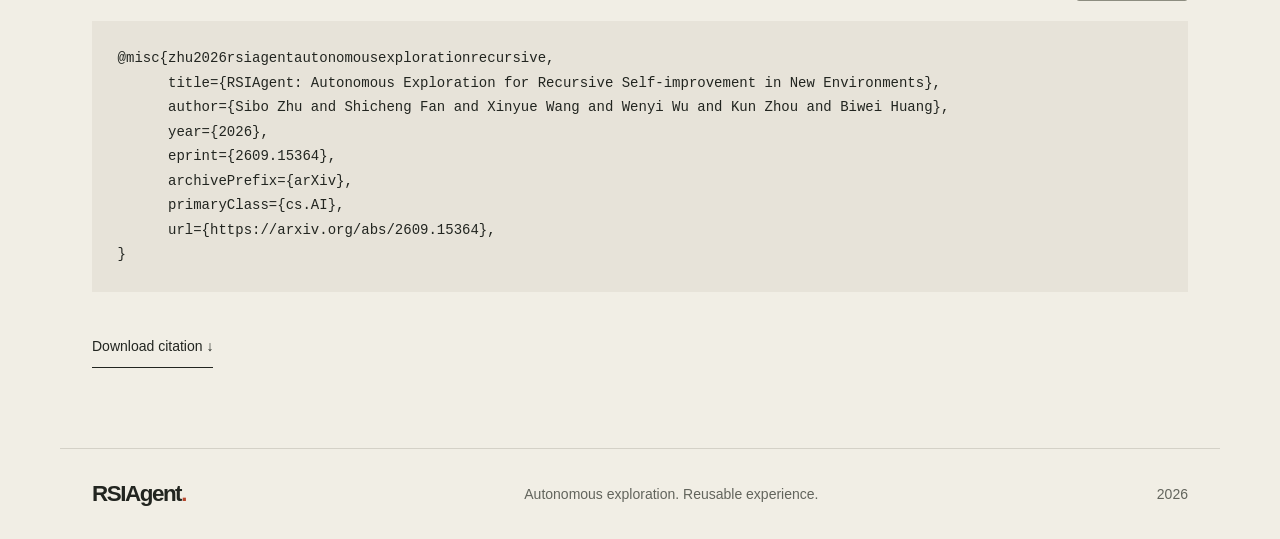
==== commit ad51a4ce: "Open the arXiv PDF from primary paper links" ====
--- a/index.html
+++ b/index.html
@@ -29,7 +29,7 @@
       <h1 id="paper-title">RSIAgent</h1>
       <p class="paper-subtitle">Autonomous Exploration for Recursive Self-improvement in New Environments</p>
       <p class="hero-summary">Causality-driven RSI Agent v1</p>
-      <div class="hero-actions"><a class="text-link" href="https://arxiv.org/abs/2609.15364" target="_blank" rel="noopener noreferrer">Paper · arXiv <span aria-hidden="true">↗</span></a><a class="text-link" href="assets/RSIAgent.pdf" download="RSIAgent.pdf">Download PDF <span aria-hidden="true">↓</span></a><a class="text-link" href="https://github.com/AetherLabsAI/RSIAgent" target="_blank" rel="noopener noreferrer">Code · GitHub <span aria-hidden="true">↗</span></a></div>
+      <div class="hero-actions"><a class="text-link" href="https://arxiv.org/pdf/2609.15364" target="_blank" rel="noopener noreferrer">Paper · arXiv <span aria-hidden="true">↗</span></a><a class="text-link" href="assets/RSIAgent.pdf" download="RSIAgent.pdf">PDF mirror <span aria-hidden="true">↓</span></a><a class="text-link" href="https://github.com/AetherLabsAI/RSIAgent" target="_blank" rel="noopener noreferrer">Code · GitHub <span aria-hidden="true">↗</span></a></div>
     </section>
     <div class="film-section">
       <div class="film-shell"><iframe src="evolution.html" title="RSIAgent — Evolution, an automatically playing 20-second art film" allow="autoplay" sandbox="allow-scripts" loading="lazy"></iframe></div>
@@ -131,7 +131,7 @@
       <details class="disclosure"><summary>See the source-fragment arrangement and component scores</summary><div class="disclosure-content"><figure class="paper-figure"><a href="assets/reaper-assembly.png" target="_blank" rel="noopener"><img src="assets/reaper-assembly.png" alt="Source-fragment arrangement reconstructed from the recorded construction program and the first RSI bumper waveform, with 0.50-second sentence gaps highlighted." loading="lazy" decoding="async"></a><figcaption>Source-fragment arrangement reconstructed from the recorded program, paired with the saved RSI audio waveform.</figcaption></figure><div class="table-scroll"><table class="results-table"><caption>T085 component scores, 0–1 scale. RSI is the first frozen-memory evaluation.</caption><thead><tr><th scope="col">Component</th><th scope="col">Baseline</th><th scope="col">RSI</th></tr></thead><tbody><tr><th scope="row">Source order</th><td>0.9062</td><td>0.9062</td></tr><tr><th scope="row">Sentence gaps</th><td>0.8250</td><td>1.0000</td></tr><tr><th scope="row">Closing sting</th><td>1.0000</td><td>1.0000</td></tr><tr><th scope="row">Processed final sentence</th><td>0.2837</td><td>0.8996</td></tr><tr><th scope="row">Basic duration</th><td>1.0000</td><td>1.0000</td></tr><tr class="ours-row"><th scope="row">Overall partial score</th><td>0.6800</td><td>0.9417</td></tr></tbody></table></div><p class="figure-note">The two full-RSI evaluation scores are 0.9417 and 0.9413; their mean, 0.9415, is used in the ablation figure.</p></div></details>
     </section></div>
 
-    <section id="resources" class="section" aria-labelledby="resources-title"><p class="eyebrow">04 / Research resources</p><h2 id="resources-title">Explore the details.</h2><div class="resource-list"><a href="https://arxiv.org/abs/2609.15364" target="_blank" rel="noopener noreferrer"><span><strong>Paper</strong><small>RSIAgent · arXiv:2609.15364</small></span><span>arXiv ↗</span></a><a href="assets/RSIAgent.pdf" download="RSIAgent.pdf"><span><strong>Download the paper</strong><small>The complete 50-page manuscript</small></span><span>PDF ↓</span></a><a href="https://github.com/AetherLabsAI/RSIAgent" target="_blank" rel="noopener noreferrer"><span><strong>Code</strong><small>Source code and documentation</small></span><span>GitHub ↗</span></a><a href="assets/framework.pdf" target="_blank" rel="noopener"><span><strong>Framework figure</strong><small>The complete broad-then-deep design</small></span><span>PDF ↗</span></a><a href="data/benchmark-results.csv" download><span><strong>Benchmark comparison</strong><small>Values reported in the manuscript</small></span><span>CSV ↓</span></a><a href="data/ablation.csv" download><span><strong>Stage-ablation results</strong><small>Four selected OSWorld 2.0 tasks</small></span><span>CSV ↓</span></a></div>
+    <section id="resources" class="section" aria-labelledby="resources-title"><p class="eyebrow">04 / Research resources</p><h2 id="resources-title">Explore the details.</h2><div class="resource-list"><a href="https://arxiv.org/pdf/2609.15364" target="_blank" rel="noopener noreferrer"><span><strong>Paper</strong><small>RSIAgent · arXiv:2609.15364</small></span><span>arXiv ↗</span></a><a href="assets/RSIAgent.pdf" download="RSIAgent.pdf"><span><strong>PDF mirror</strong><small>Original author-supplied PDF</small></span><span>PDF ↓</span></a><a href="https://github.com/AetherLabsAI/RSIAgent" target="_blank" rel="noopener noreferrer"><span><strong>Code</strong><small>Source code and documentation</small></span><span>GitHub ↗</span></a><a href="assets/framework.pdf" target="_blank" rel="noopener"><span><strong>Framework figure</strong><small>The complete broad-then-deep design</small></span><span>PDF ↗</span></a><a href="data/benchmark-results.csv" download><span><strong>Benchmark comparison</strong><small>Values reported in the manuscript</small></span><span>CSV ↓</span></a><a href="data/ablation.csv" download><span><strong>Stage-ablation results</strong><small>Four selected OSWorld 2.0 tasks</small></span><span>CSV ↓</span></a></div>
       <div class="citation-block"><div class="citation-heading"><h3>Cite this work</h3><button class="copy-button" type="button" id="copy-citation">Copy BibTeX</button></div><pre><code id="citation">@misc{zhu2026rsiagentautonomousexplorationrecursive,
       title={RSIAgent: Autonomous Exploration for Recursive Self-improvement in New Environments},
       author={Sibo Zhu and Shicheng Fan and Xinyue Wang and Wenyi Wu and Kun Zhou and Biwei Huang},
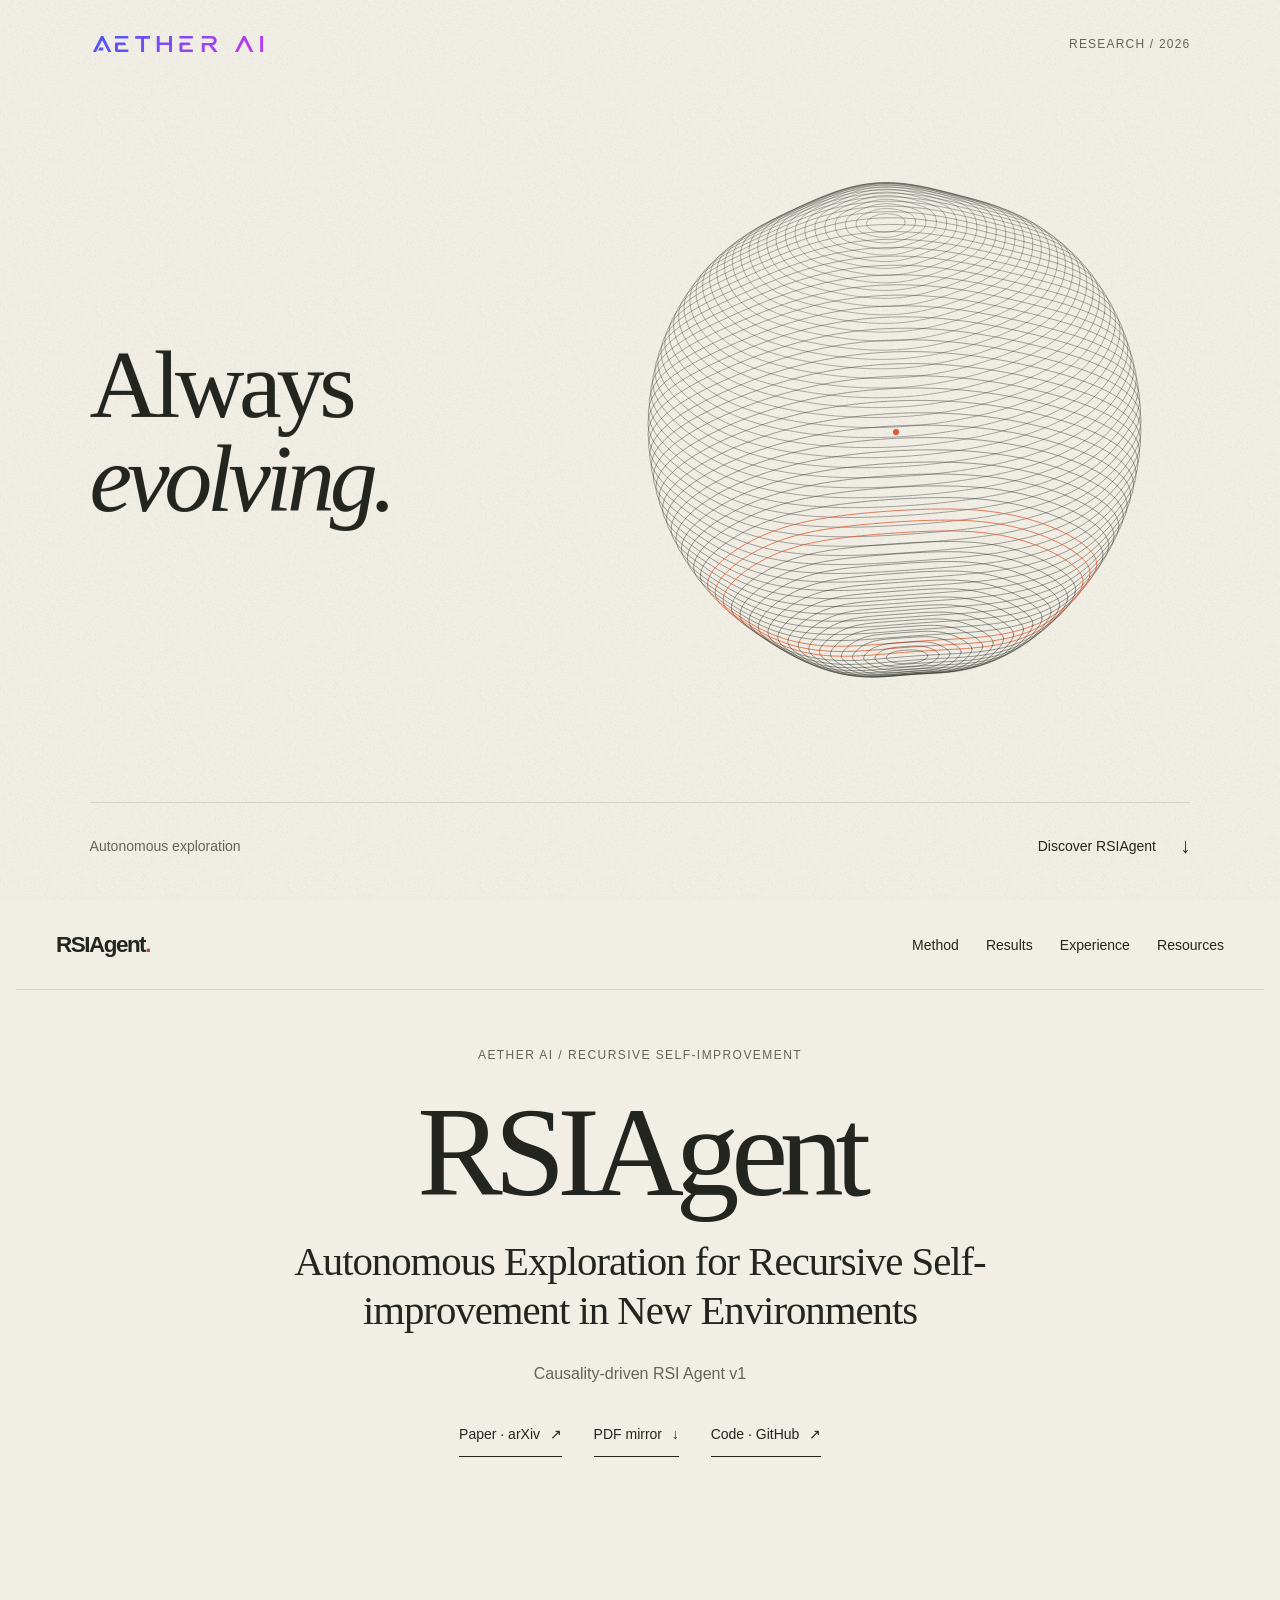
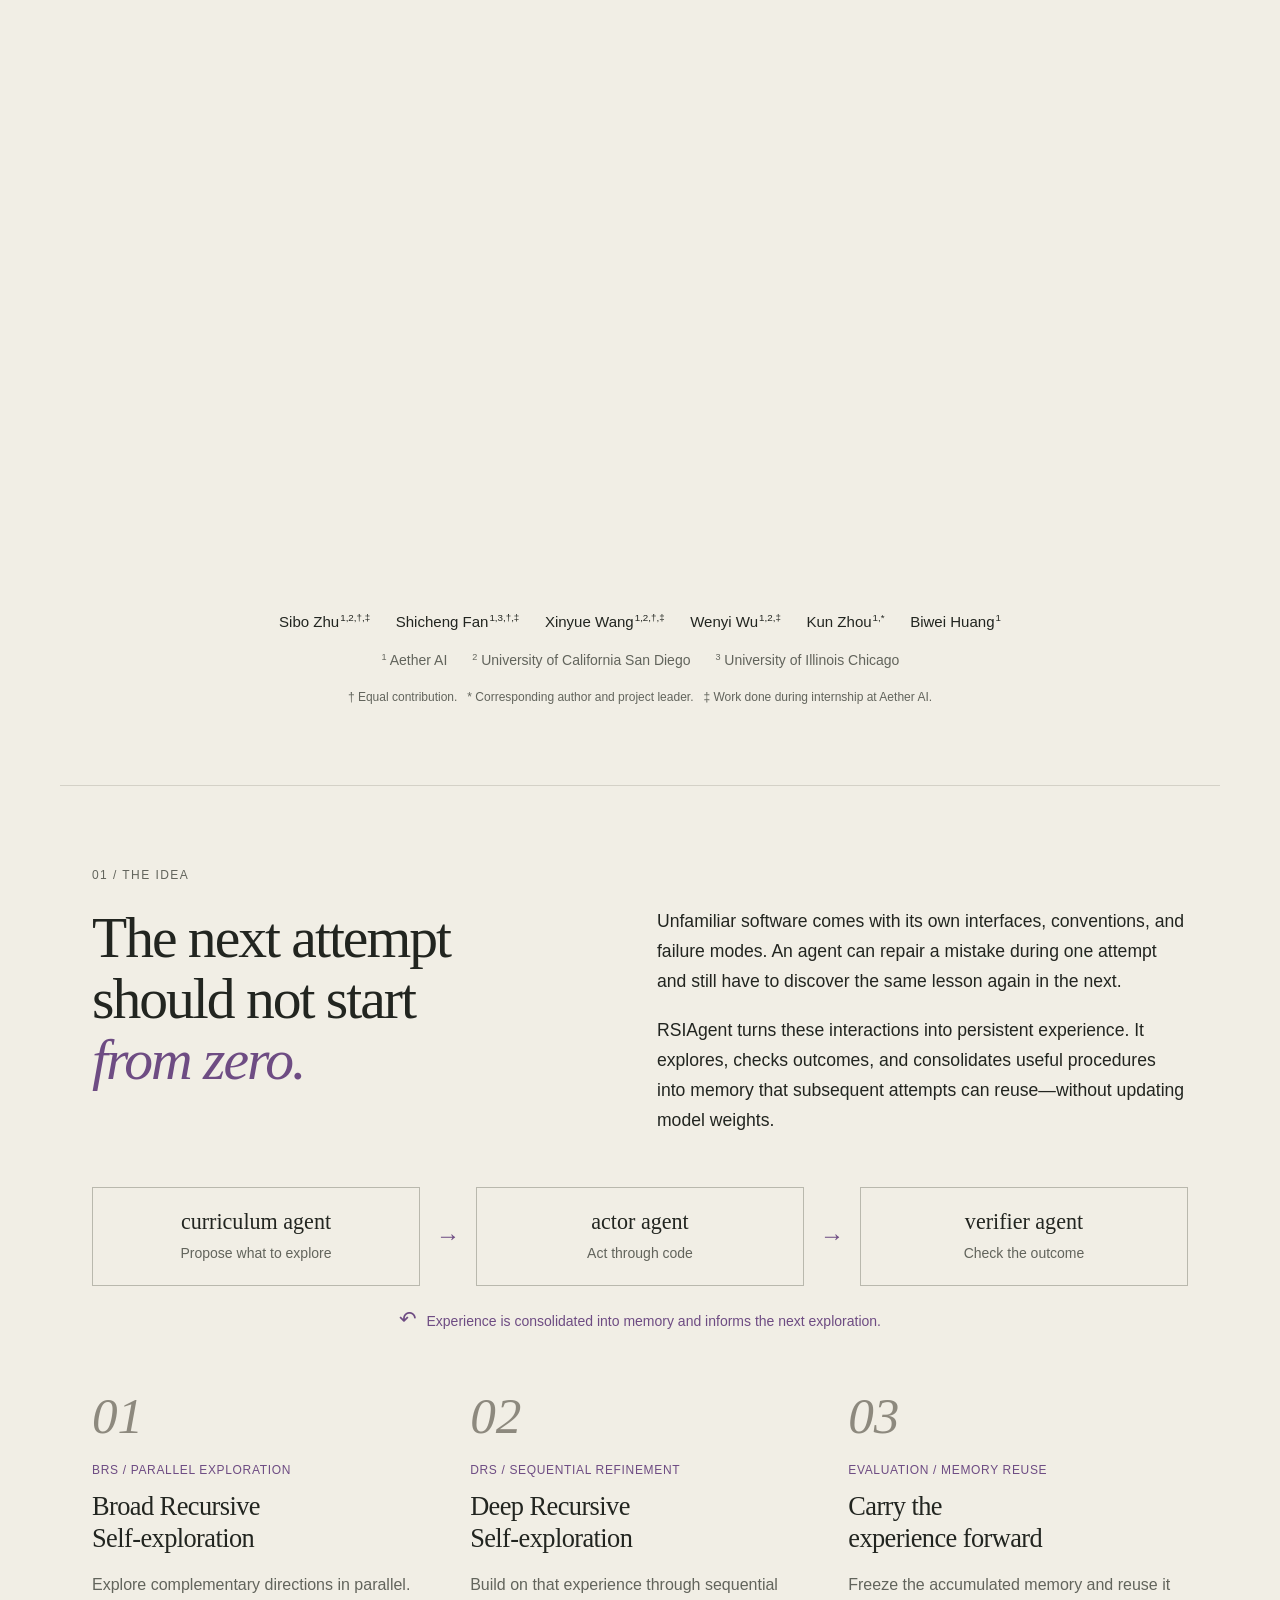
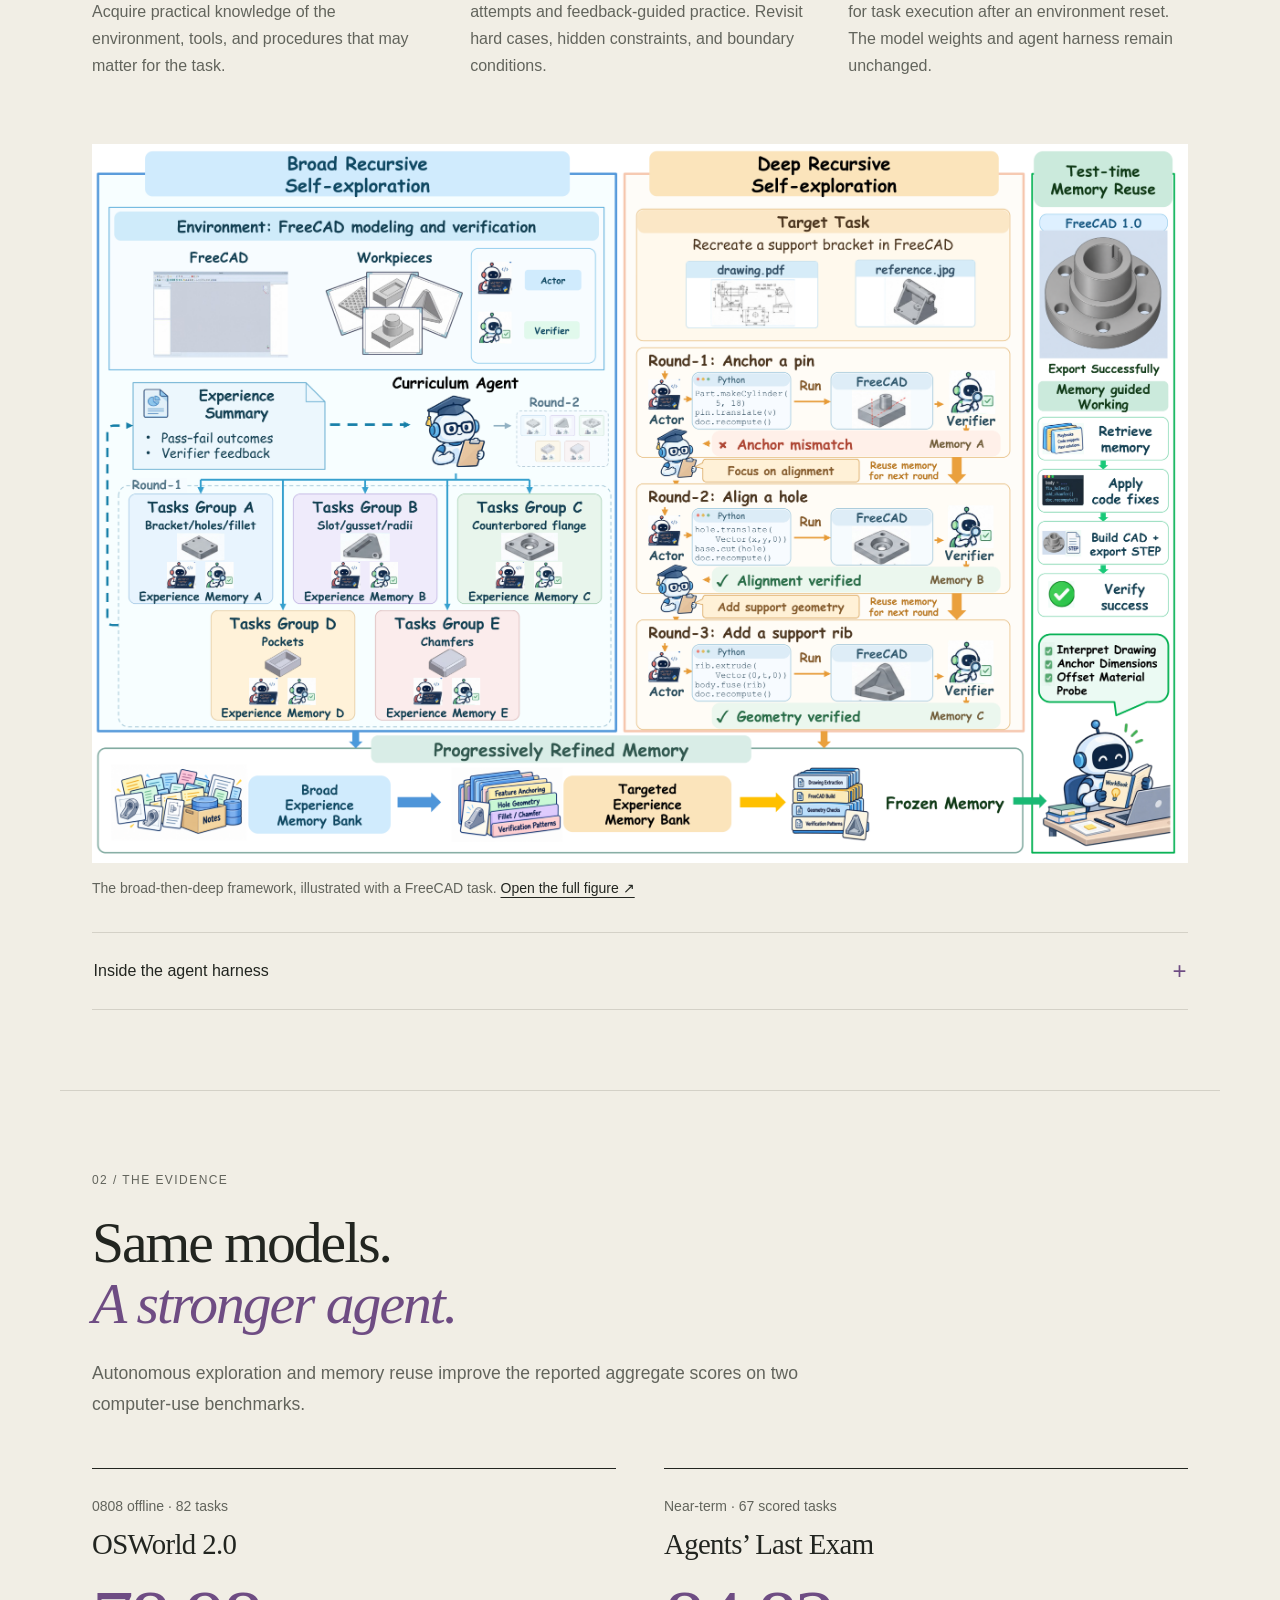
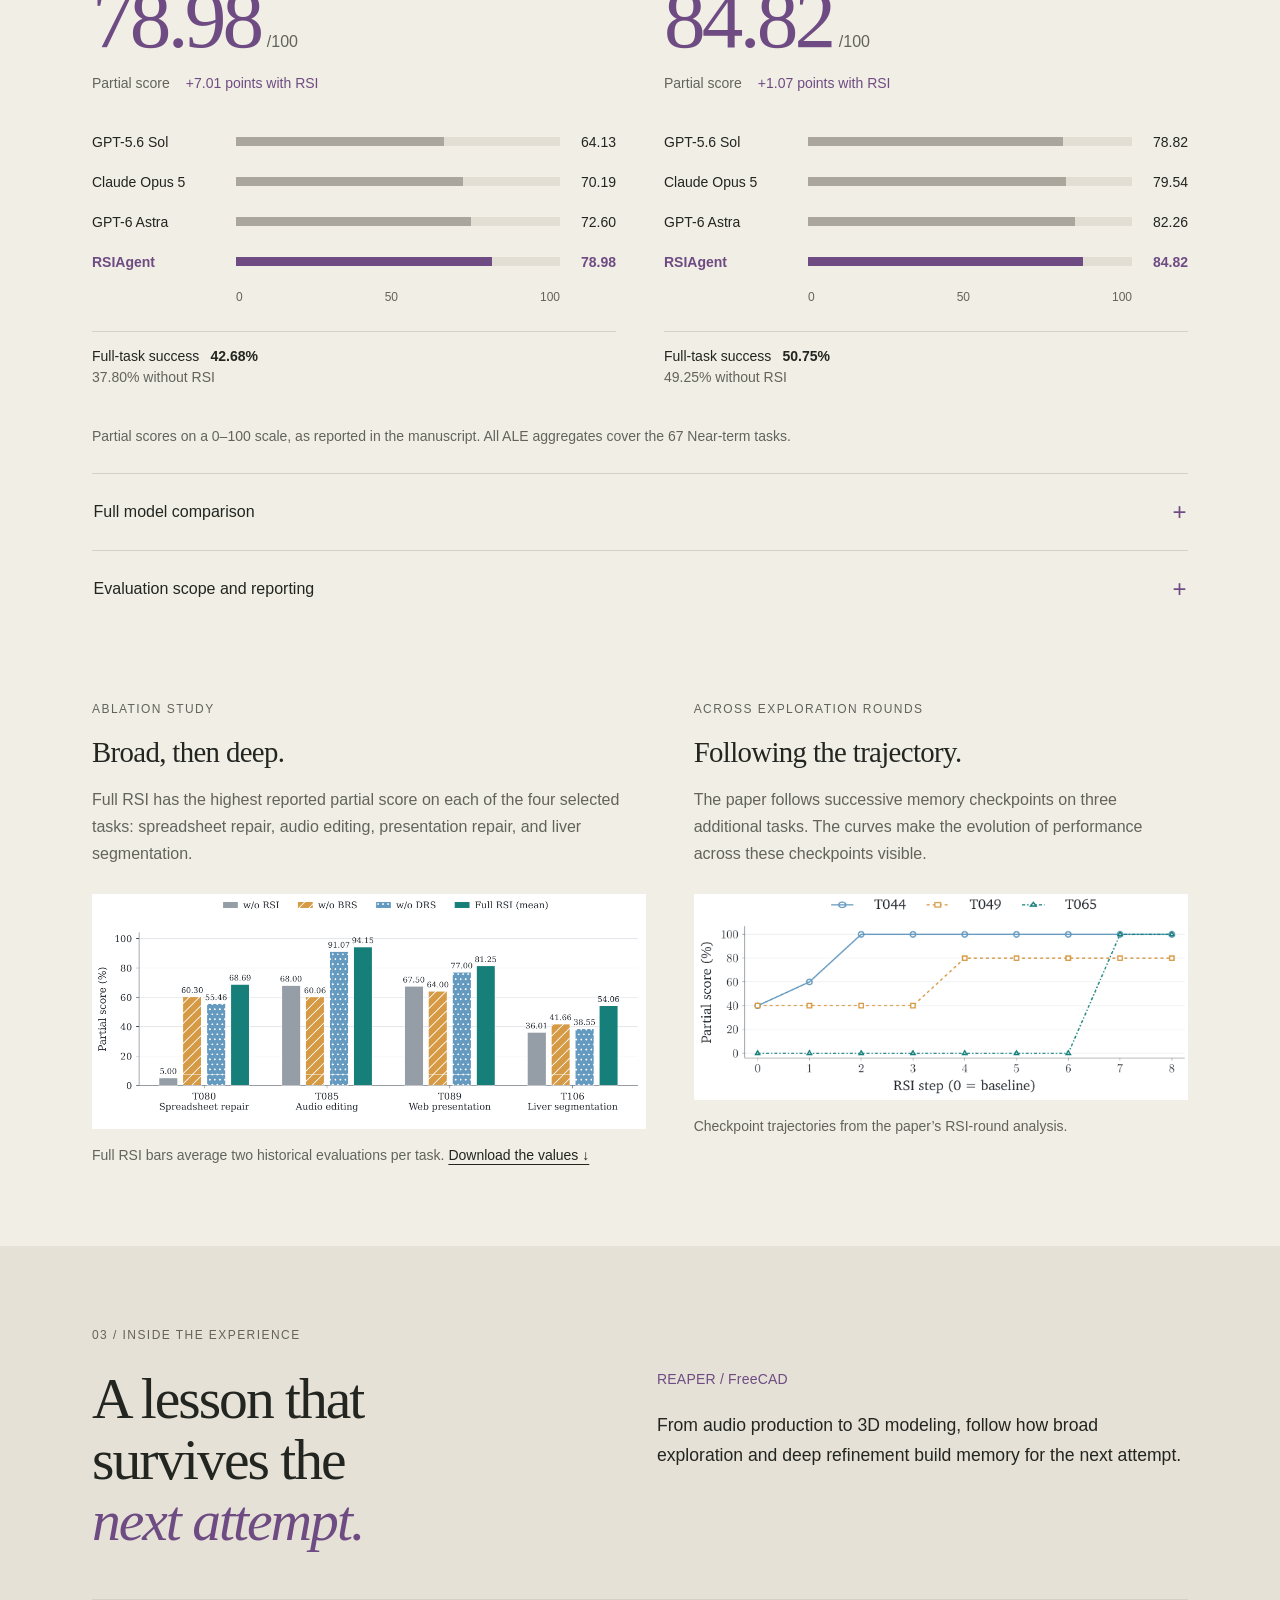
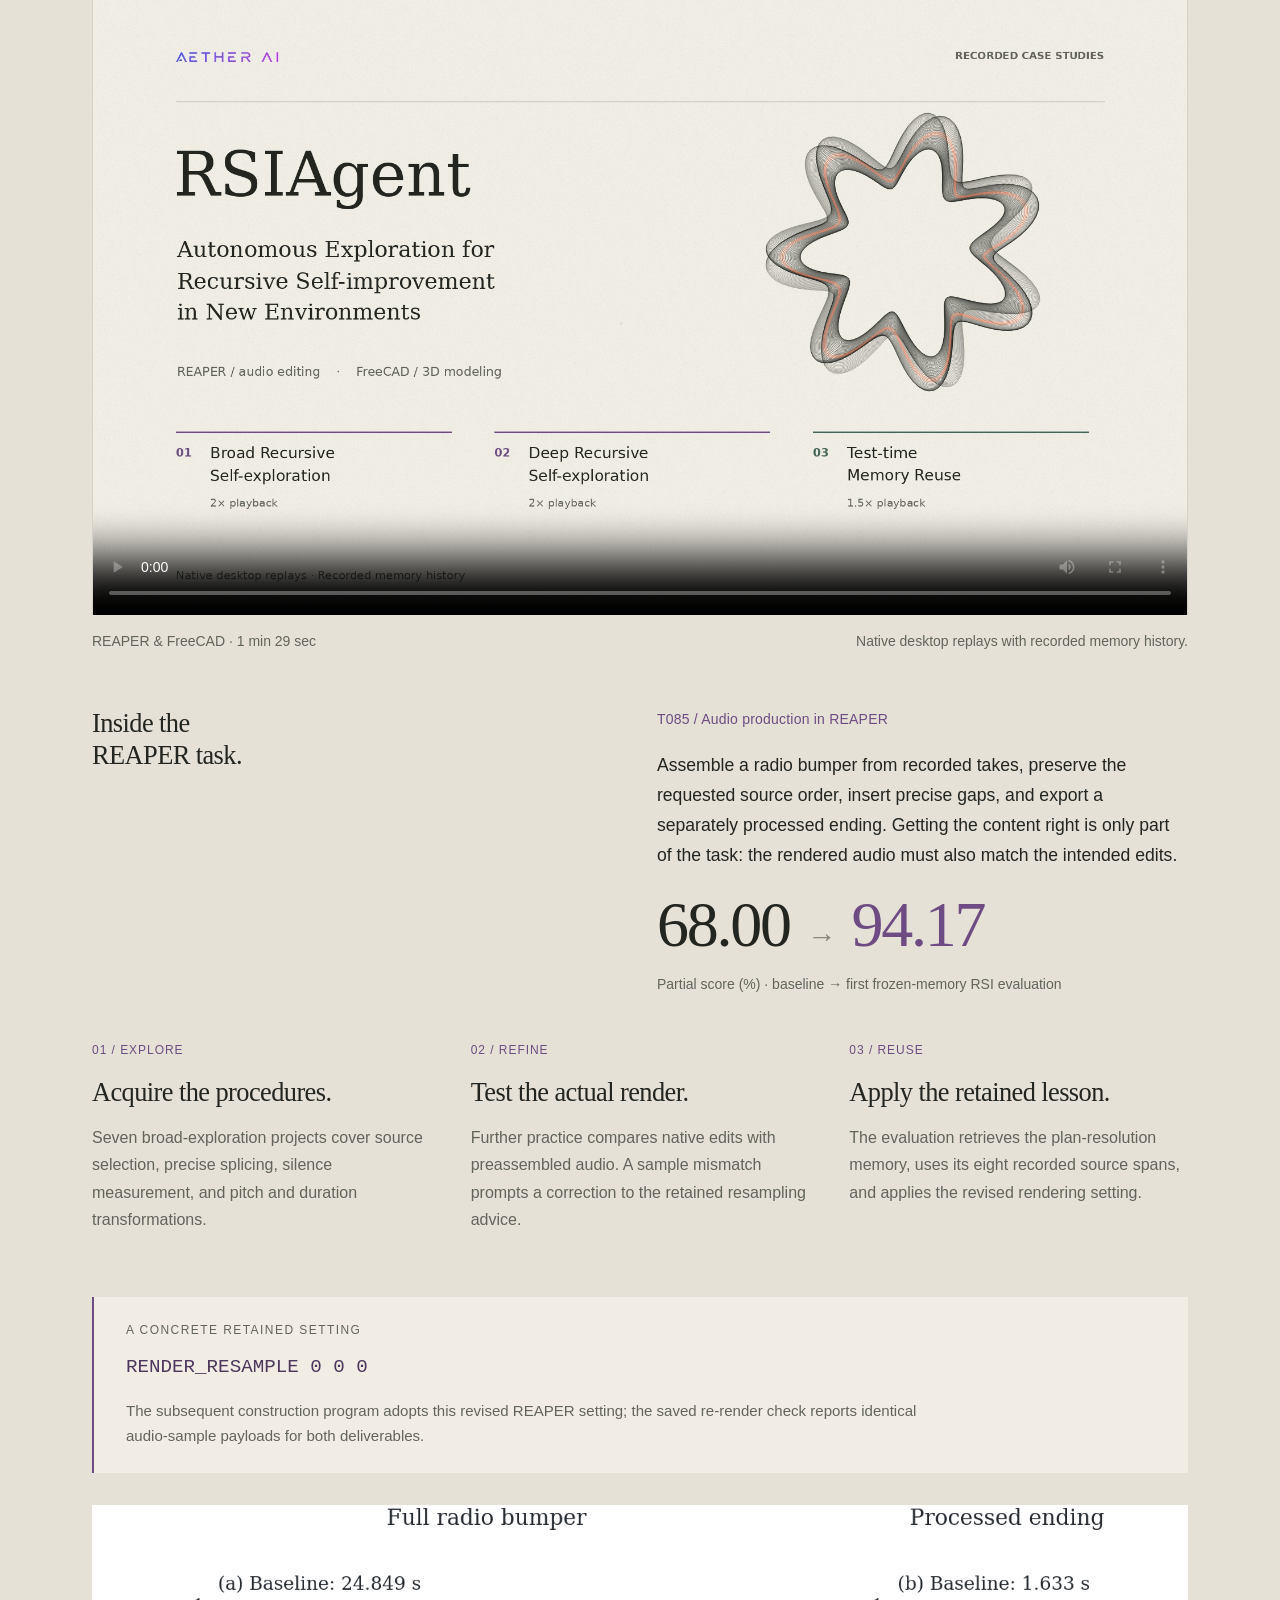
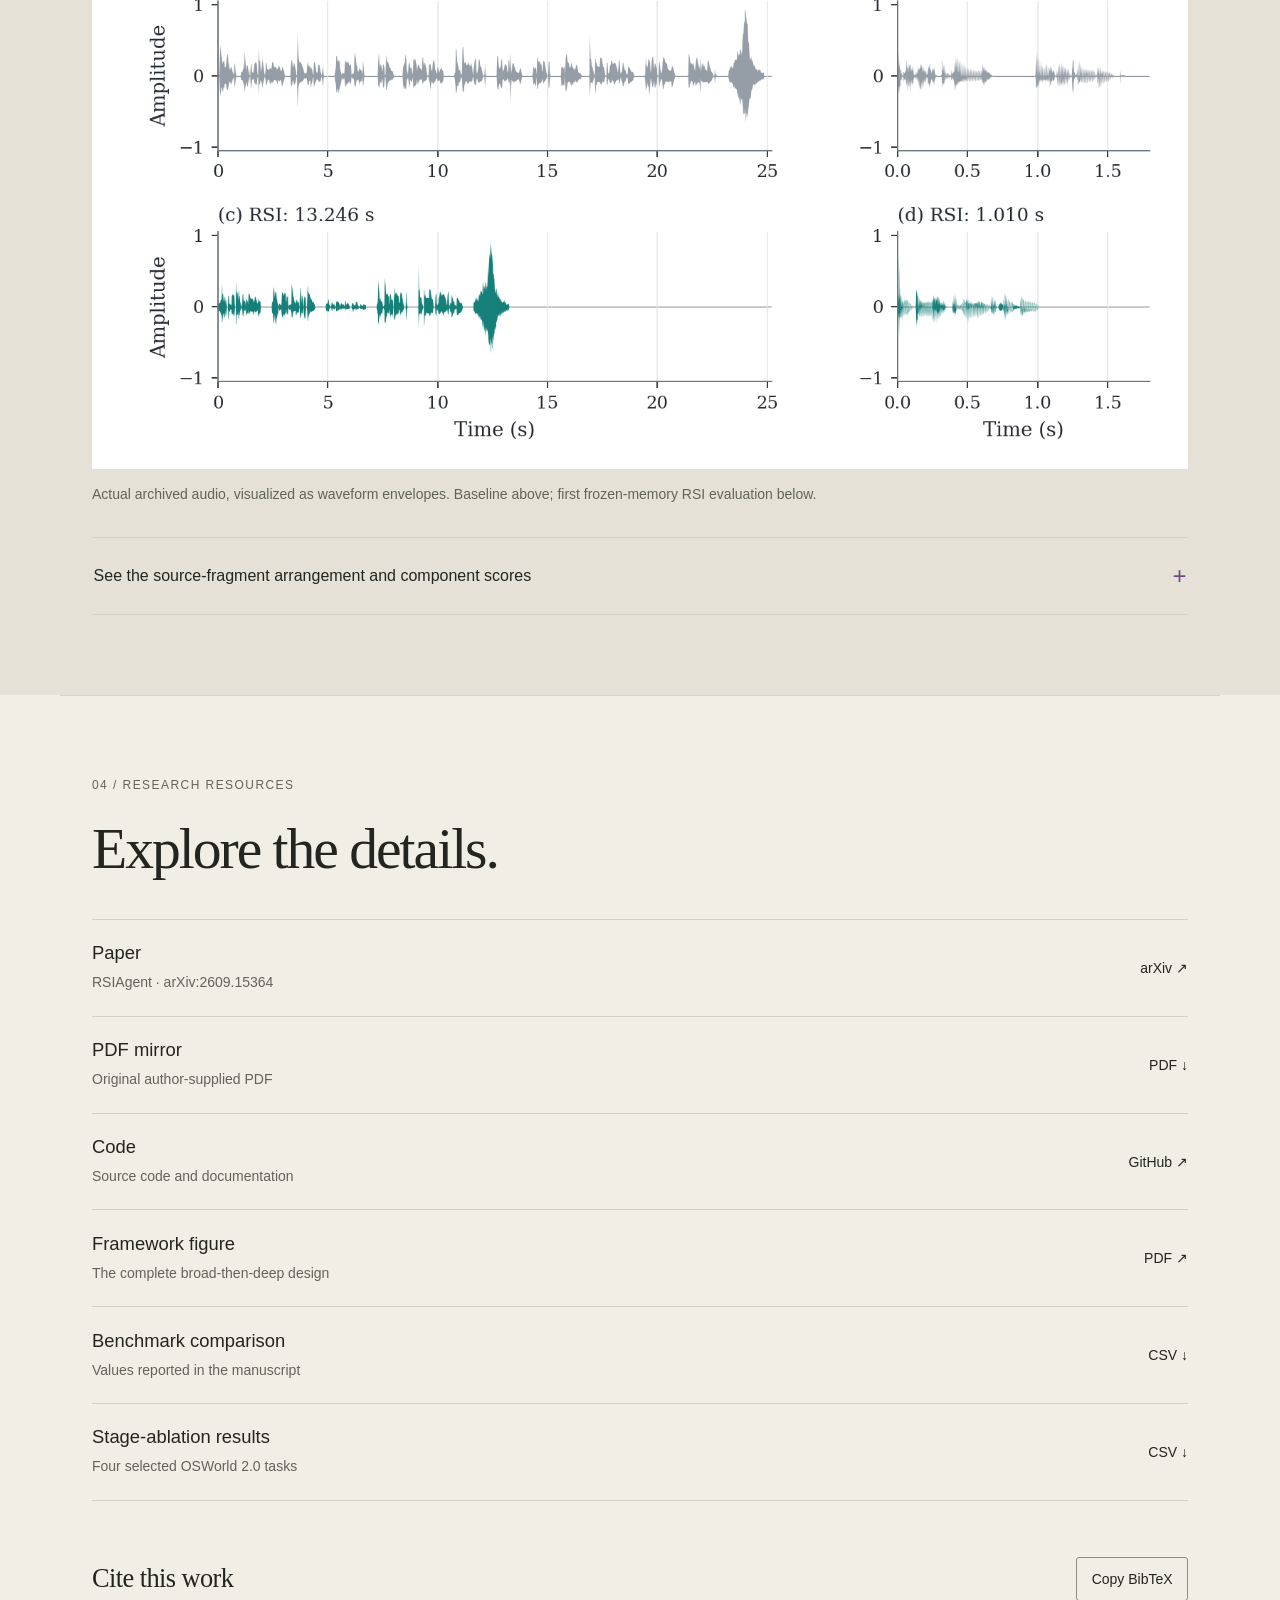
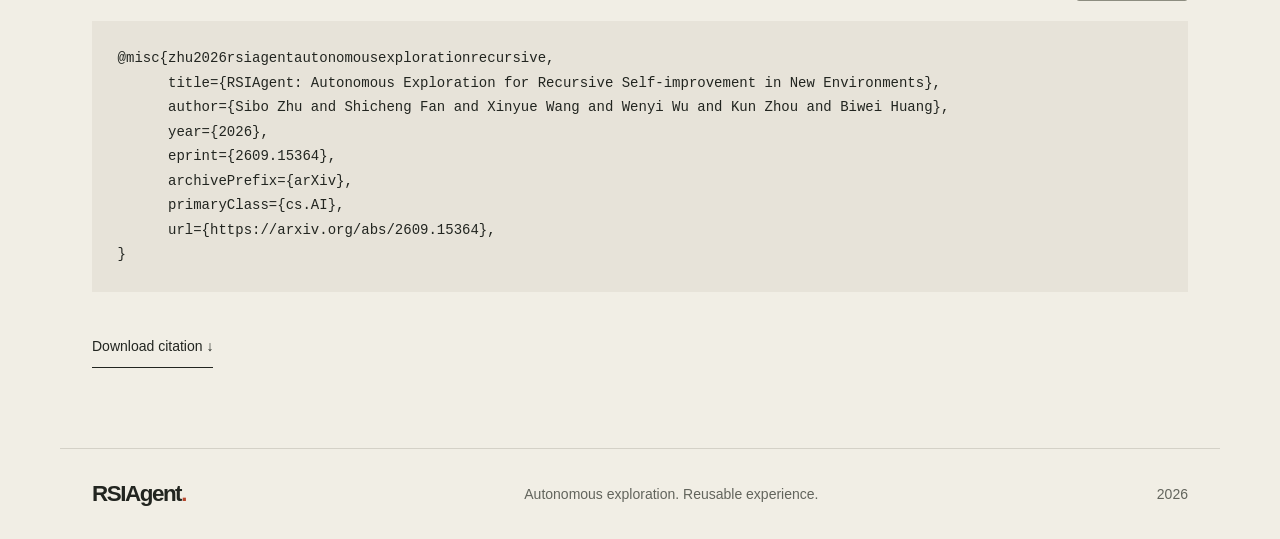
==== commit 55c9aba6: "Change opening phrase to Always evolving" ====
--- a/index.html
+++ b/index.html
@@ -16,7 +16,7 @@
   <section class="entrance" id="entrance" aria-labelledby="entrance-title">
     <iframe class="entrance-art" src="evolution.html?mode=entrance" title="An evolving form, introducing RSIAgent" sandbox="allow-scripts" aria-hidden="true" tabindex="-1"></iframe>
     <div class="entrance-masthead"><img class="company-logo" src="assets/aetherai-wordmark-color.svg" width="2200" height="200" alt="Aether AI"><span>Research / 2026</span></div>
-    <p class="entrance-title" id="entrance-title"><span>Always</span><em>becoming.</em></p>
+    <p class="entrance-title" id="entrance-title"><span>Always</span><em>evolving.</em></p>
     <div class="entrance-footer"><span>Autonomous exploration</span><a href="#main">Discover RSIAgent <span aria-hidden="true">↓</span></a></div>
   </section>
   <header class="site-header">
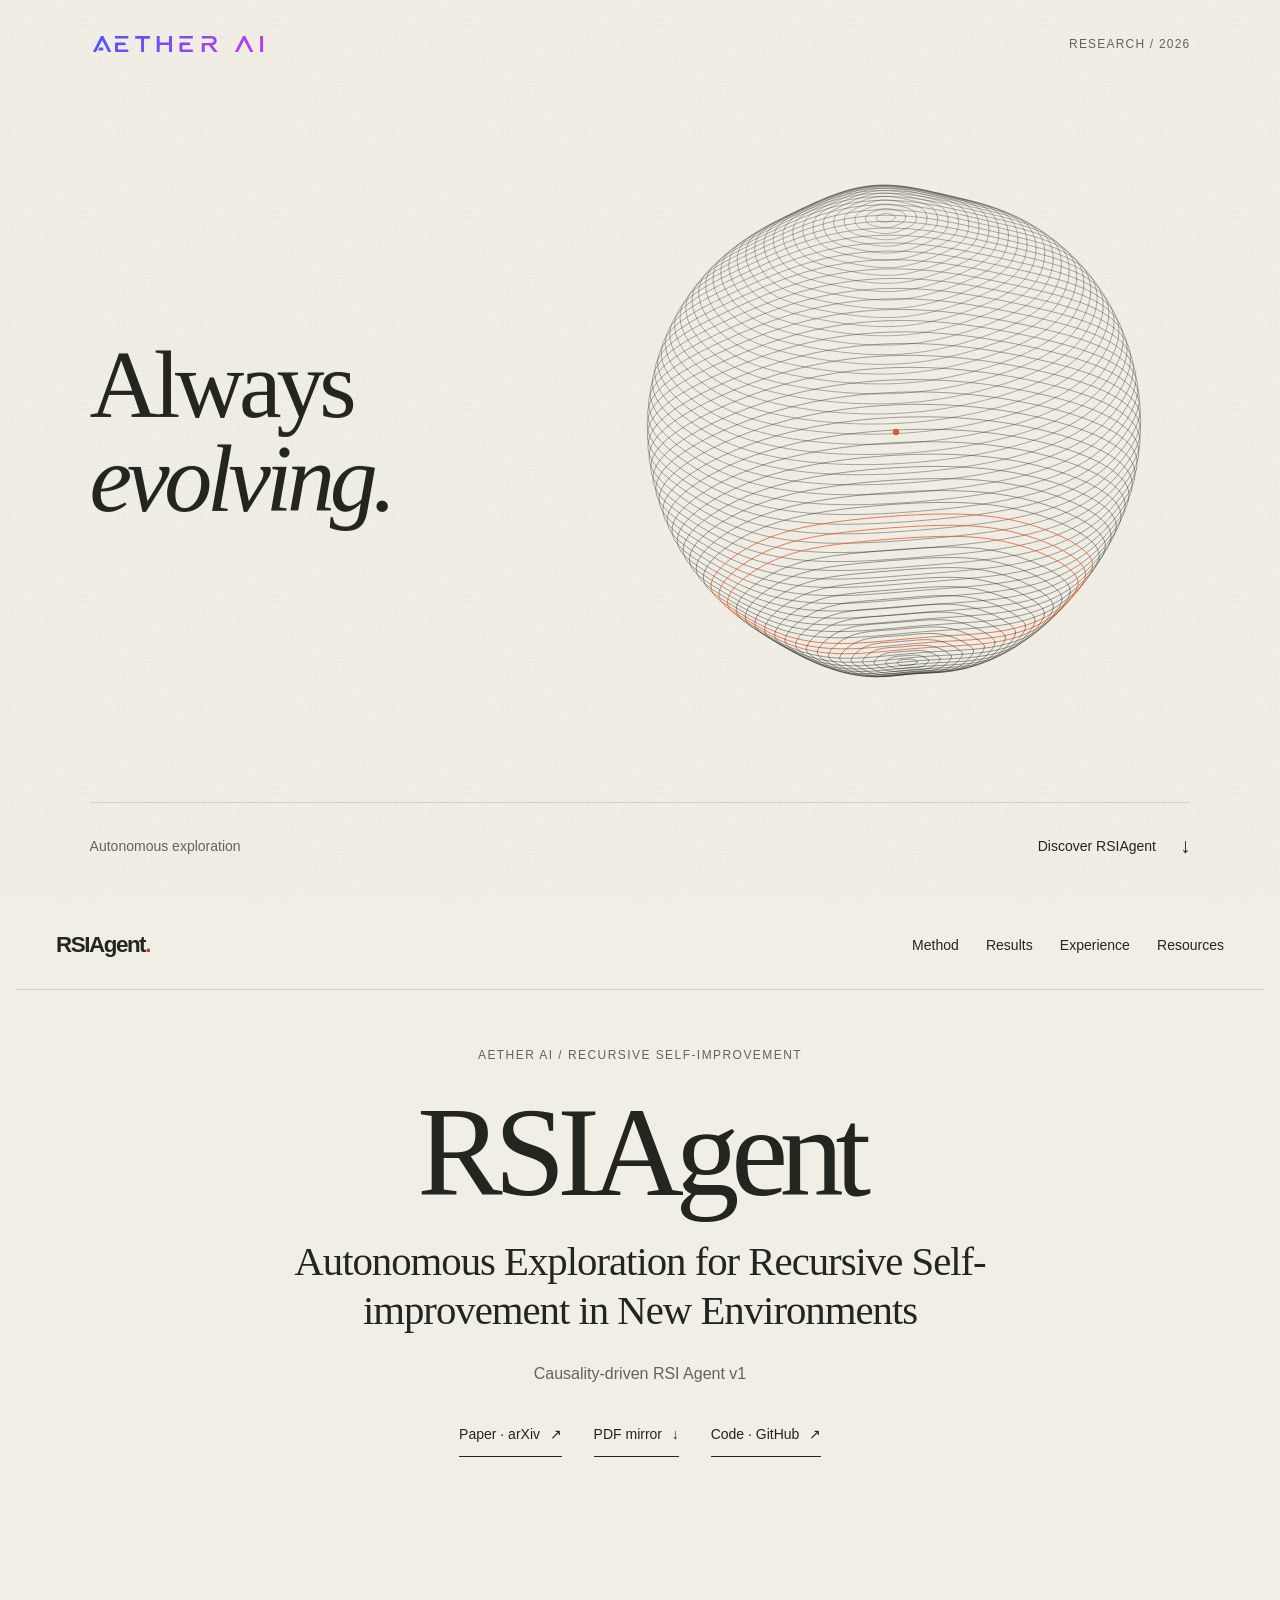
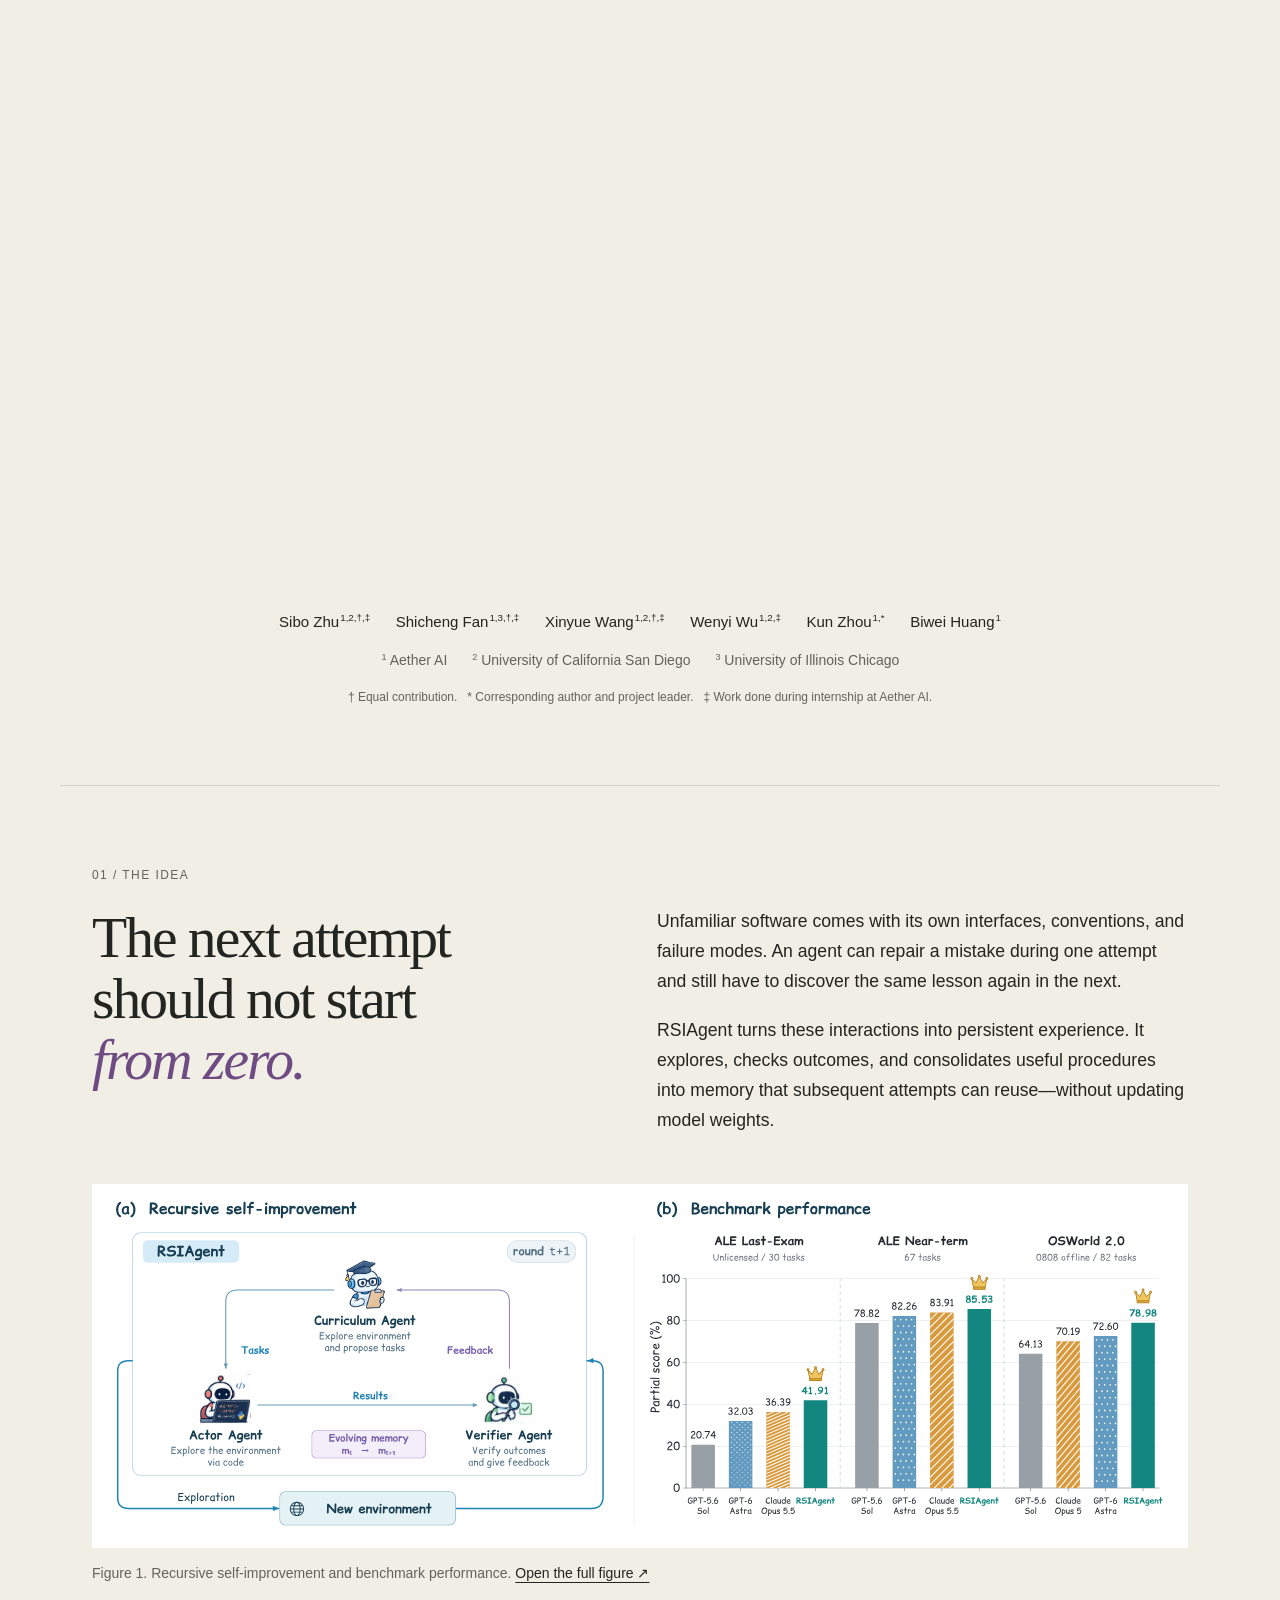
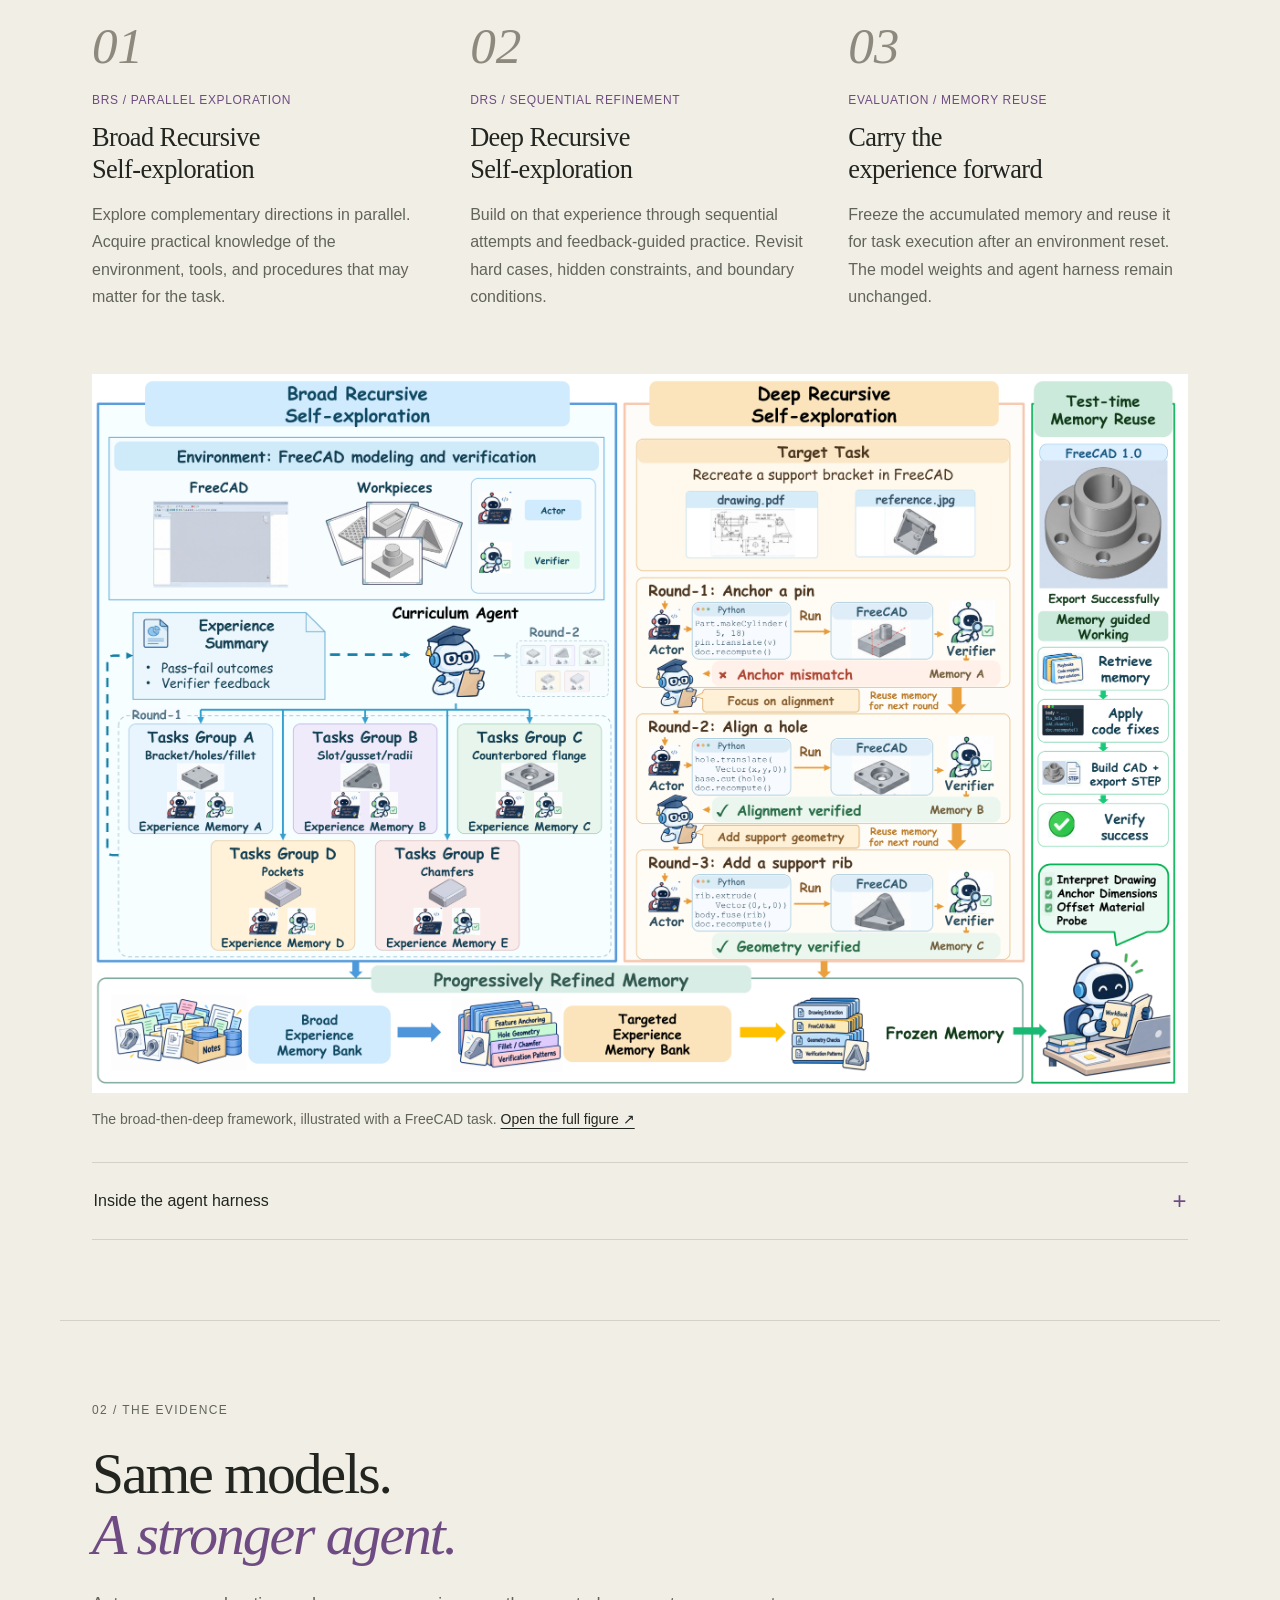
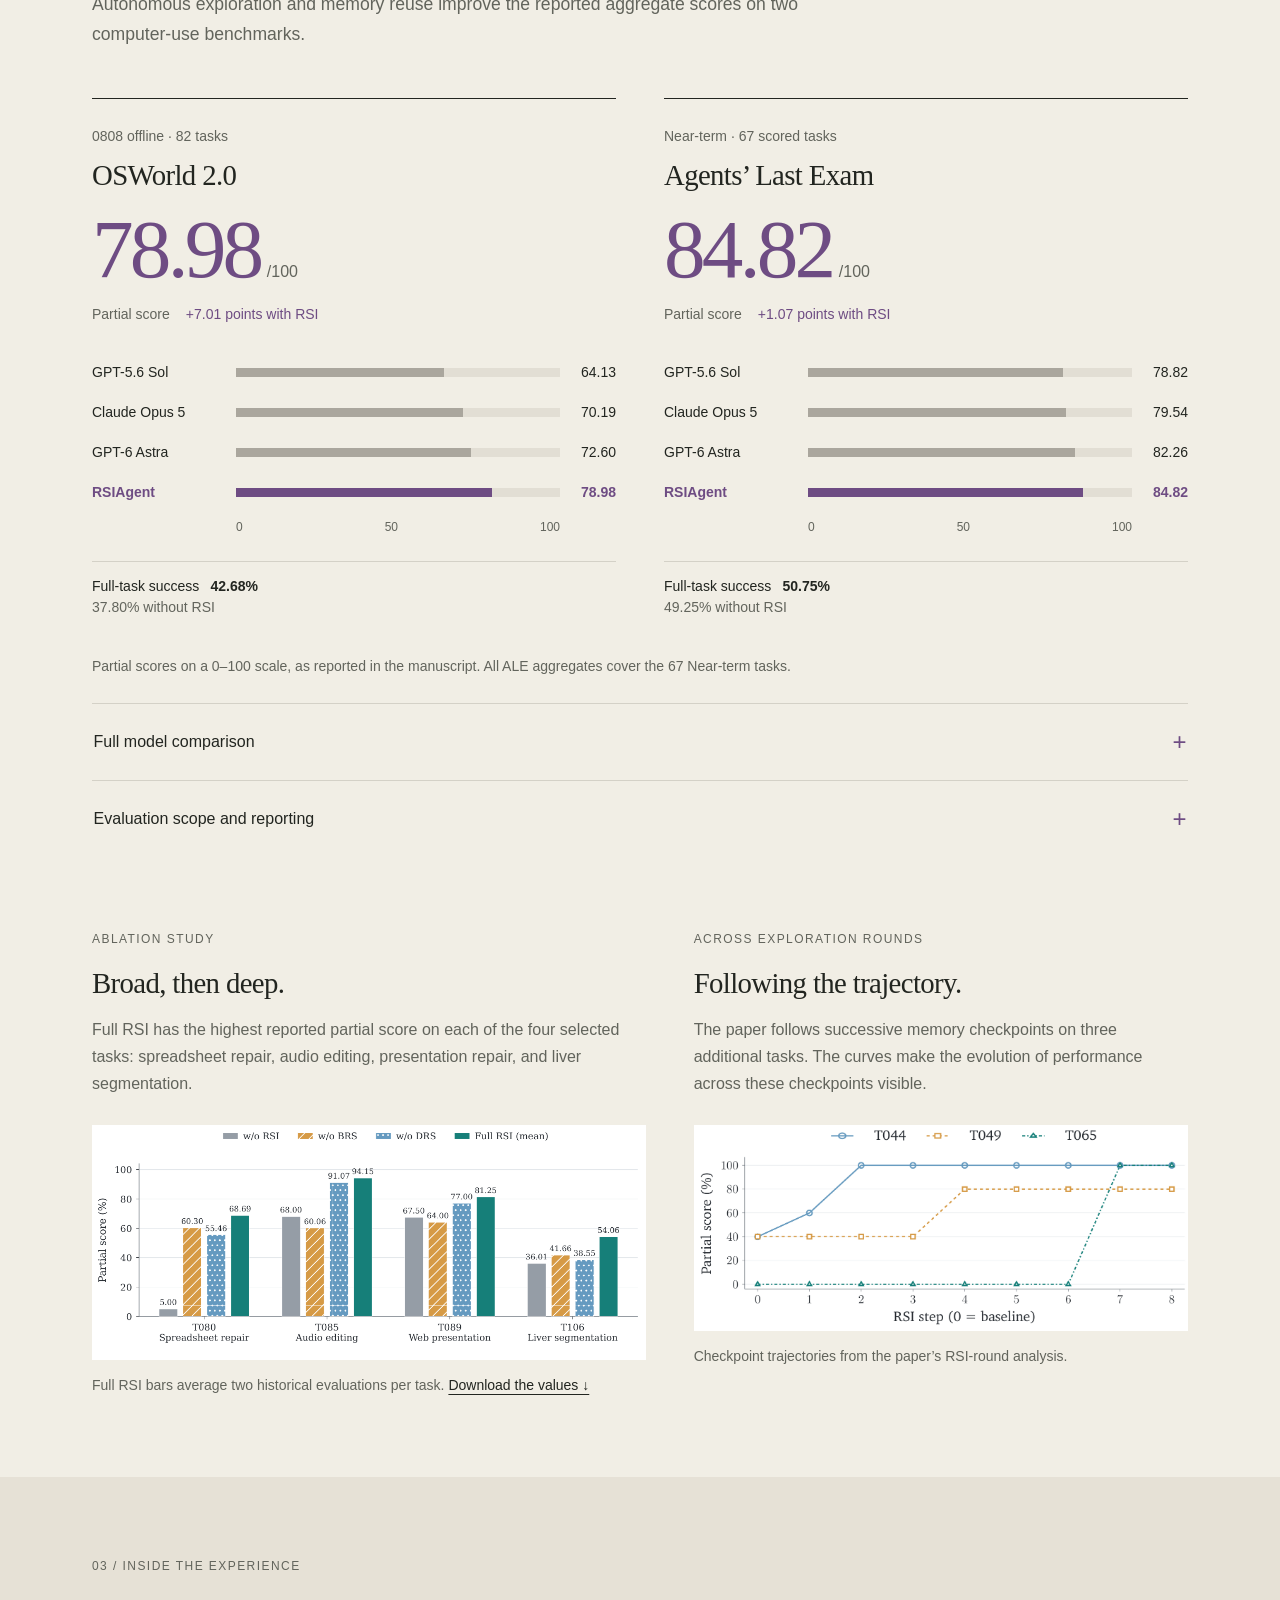
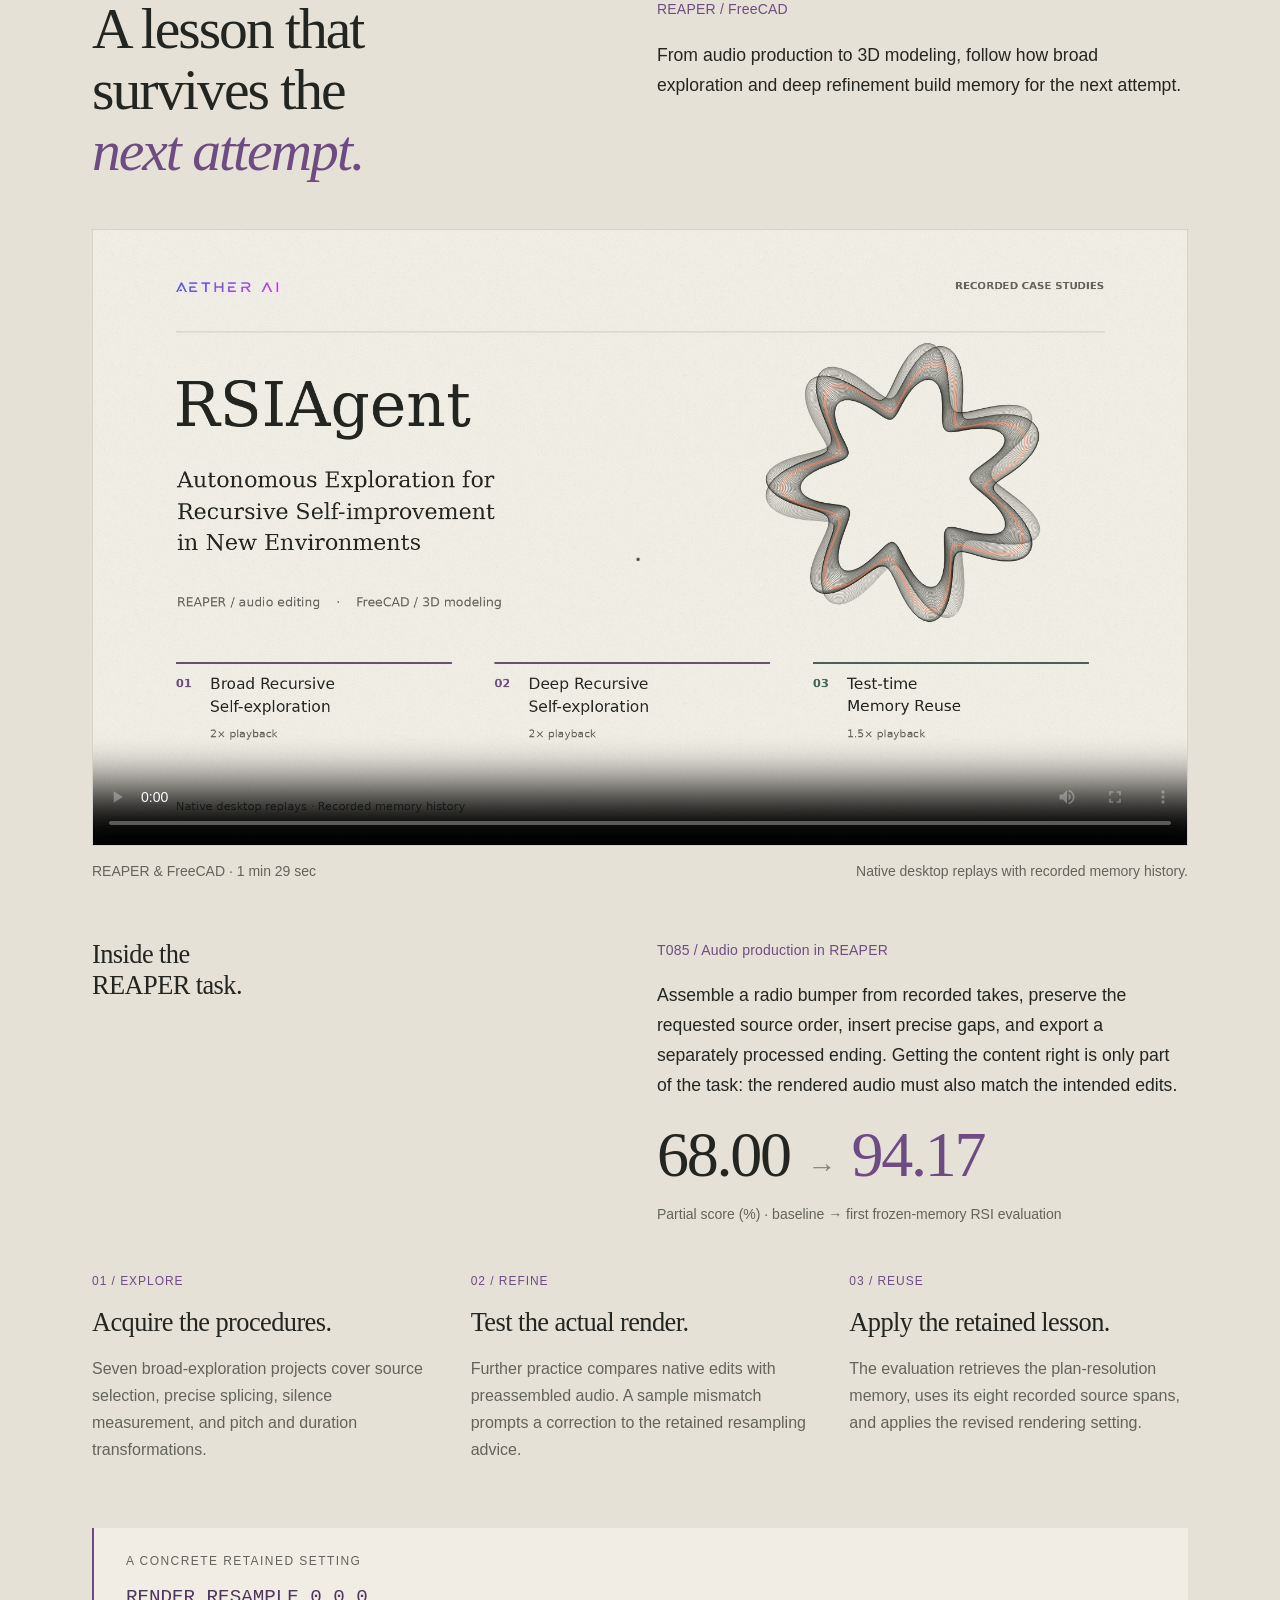
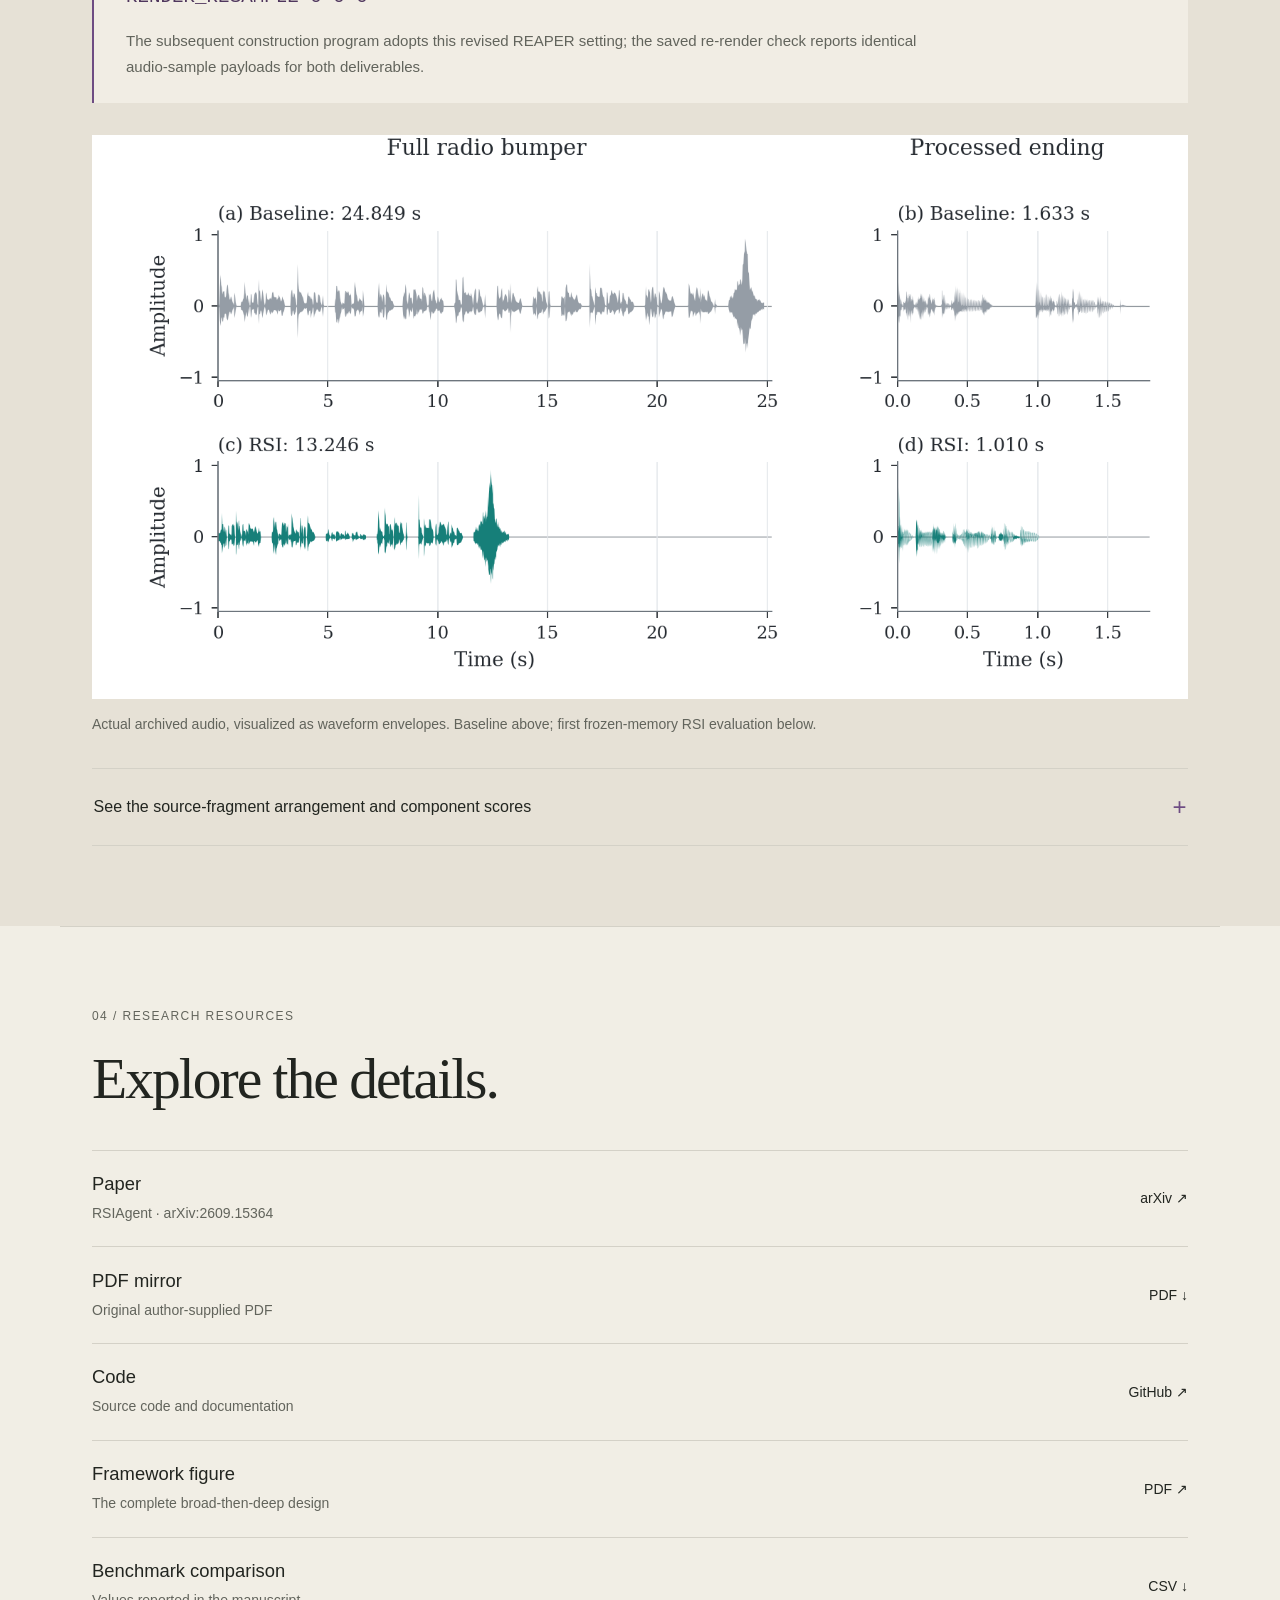
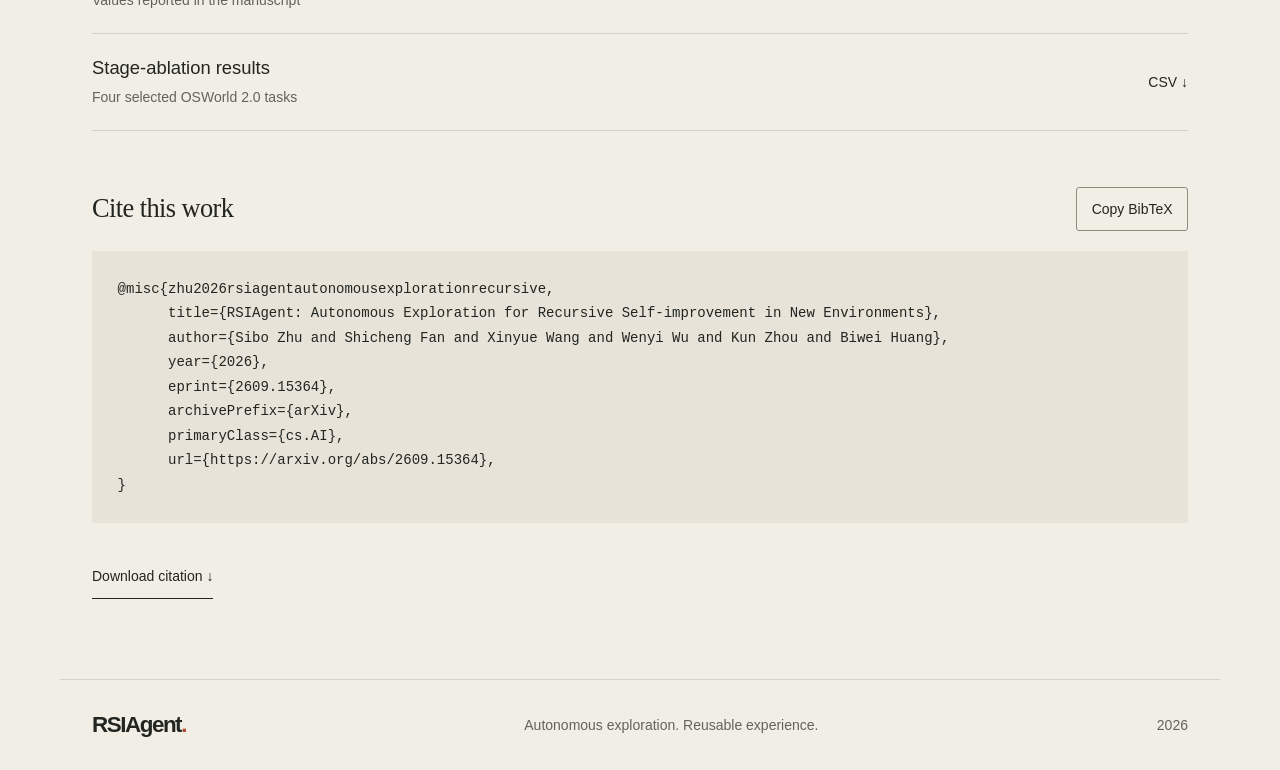
==== commit ec6f6a0b: "Replace agent text boxes with paper Figure 1" ====
--- a/index.html
+++ b/index.html
@@ -45,12 +45,10 @@
       <p class="eyebrow">01 / The idea</p>
       <div class="section-intro"><h2 id="method-title">The next attempt<br>should not start<br><em>from zero.</em></h2><div class="intro-copy"><p>Unfamiliar software comes with its own interfaces, conventions, and failure modes. An agent can repair a mistake during one attempt and still have to discover the same lesson again in the next.</p><p>RSIAgent turns these interactions into persistent experience. It explores, checks outcomes, and consolidates useful procedures into memory that subsequent attempts can reuse—<strong>without updating model weights.</strong></p></div></div>
 
-      <div class="role-loop" aria-label="The curriculum agent proposes tasks, the actor agent executes code, and the verifier agent checks outcomes. The actor agent consolidates experience into reusable memory.">
-        <div><span class="role-label">curriculum agent</span><span class="role-description">Propose what to explore</span></div><span class="loop-arrow" aria-hidden="true">→</span>
-        <div><span class="role-label">actor agent</span><span class="role-description">Act through code</span></div><span class="loop-arrow" aria-hidden="true">→</span>
-        <div><span class="role-label">verifier agent</span><span class="role-description">Check the outcome</span></div>
-      </div>
-      <p class="loop-return"><span aria-hidden="true">↶</span> Experience is consolidated into memory and informs the next exploration.</p>
+      <figure class="paper-figure overview-figure">
+        <a href="assets/figure-1.svg" target="_blank" rel="noopener" aria-label="Open Figure 1 at full resolution"><img src="assets/figure-1.svg" width="2048" height="680" alt="Figure 1. RSIAgent overview: the curriculum, actor, and verifier agents recursively explore a new environment and evolve reusable memory. Benchmark comparisons show RSIAgent alongside other models on ALE Last-Exam, ALE Near-term, and OSWorld 2.0." loading="lazy" decoding="async"></a>
+        <figcaption>Figure 1. Recursive self-improvement and benchmark performance. <a href="assets/figure-1.svg" target="_blank" rel="noopener">Open the full figure ↗</a></figcaption>
+      </figure>
 
       <div class="stages">
         <article><span class="stage-index">01</span><p class="stage-meta">BRS / Parallel exploration</p><h3>Broad Recursive<br>Self-exploration</h3><p>Explore complementary directions in parallel. Acquire practical knowledge of the environment, tools, and procedures that may matter for the task.</p></article>
